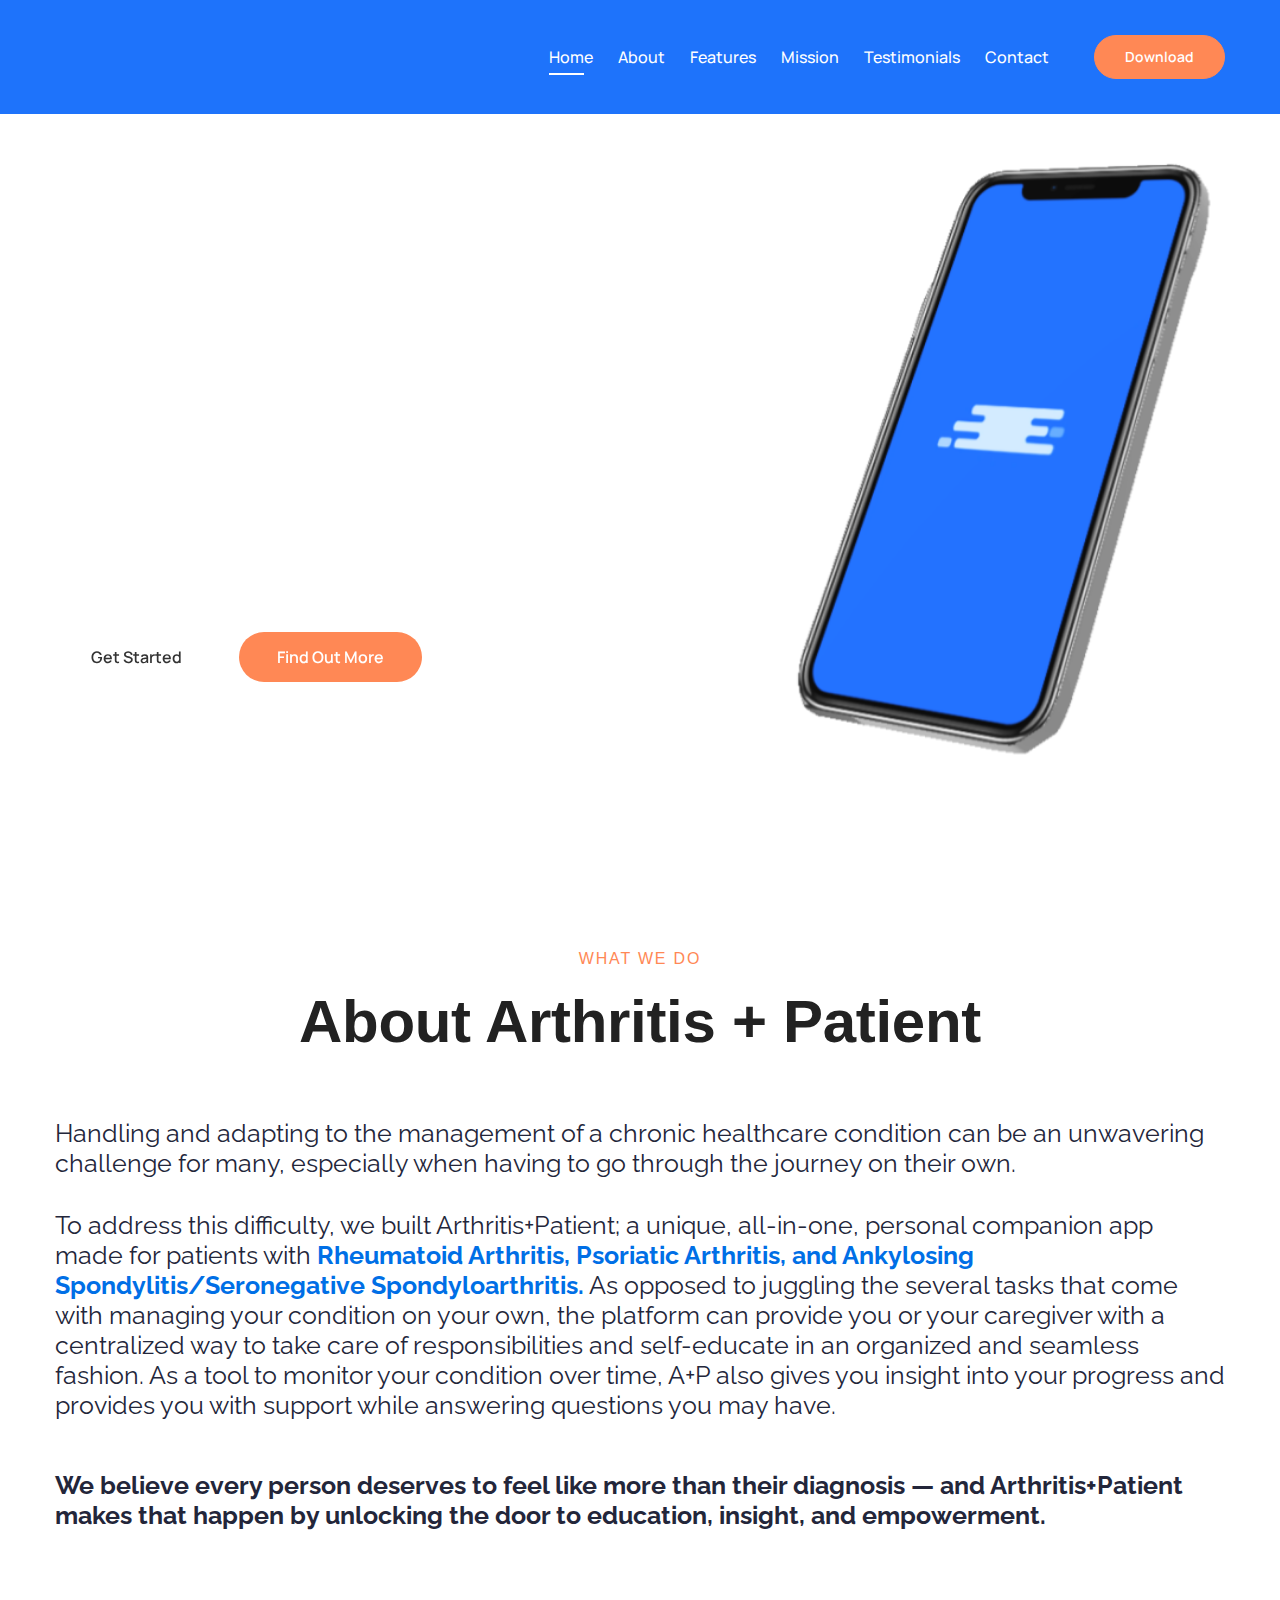
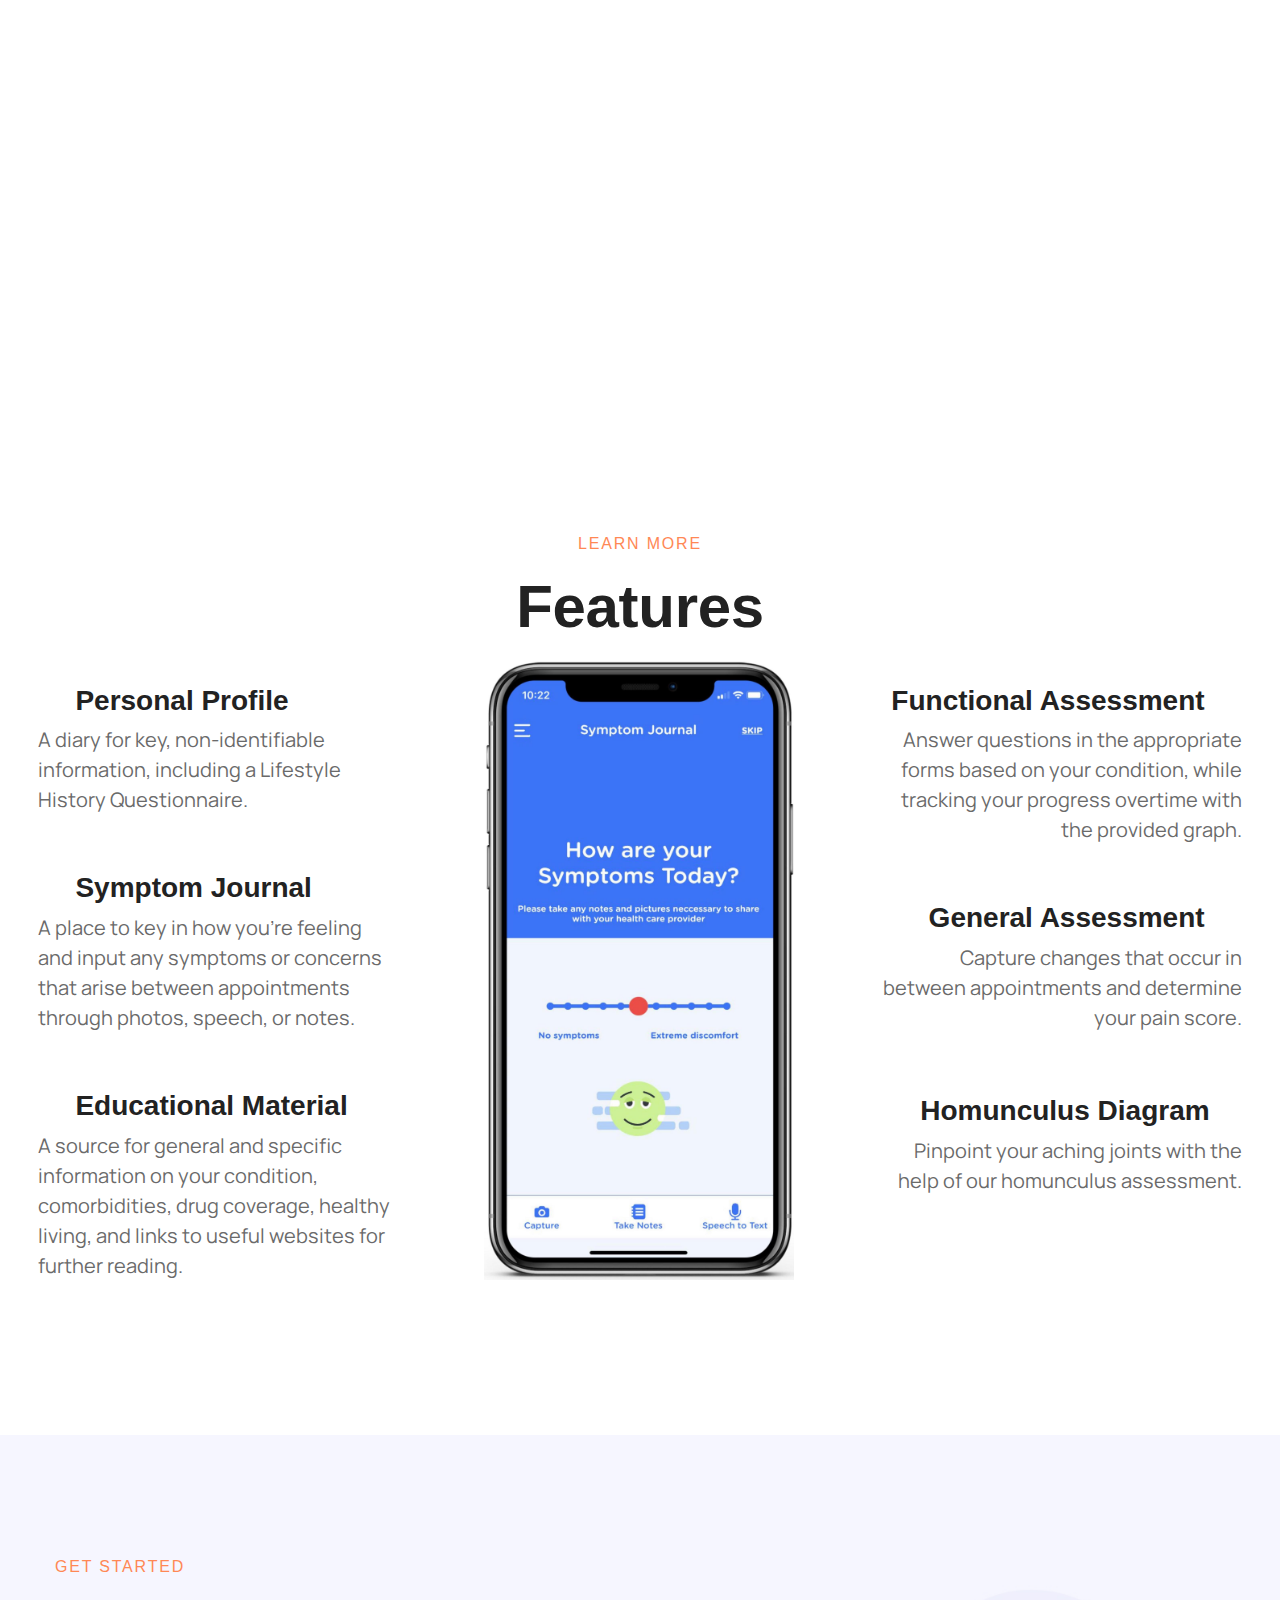
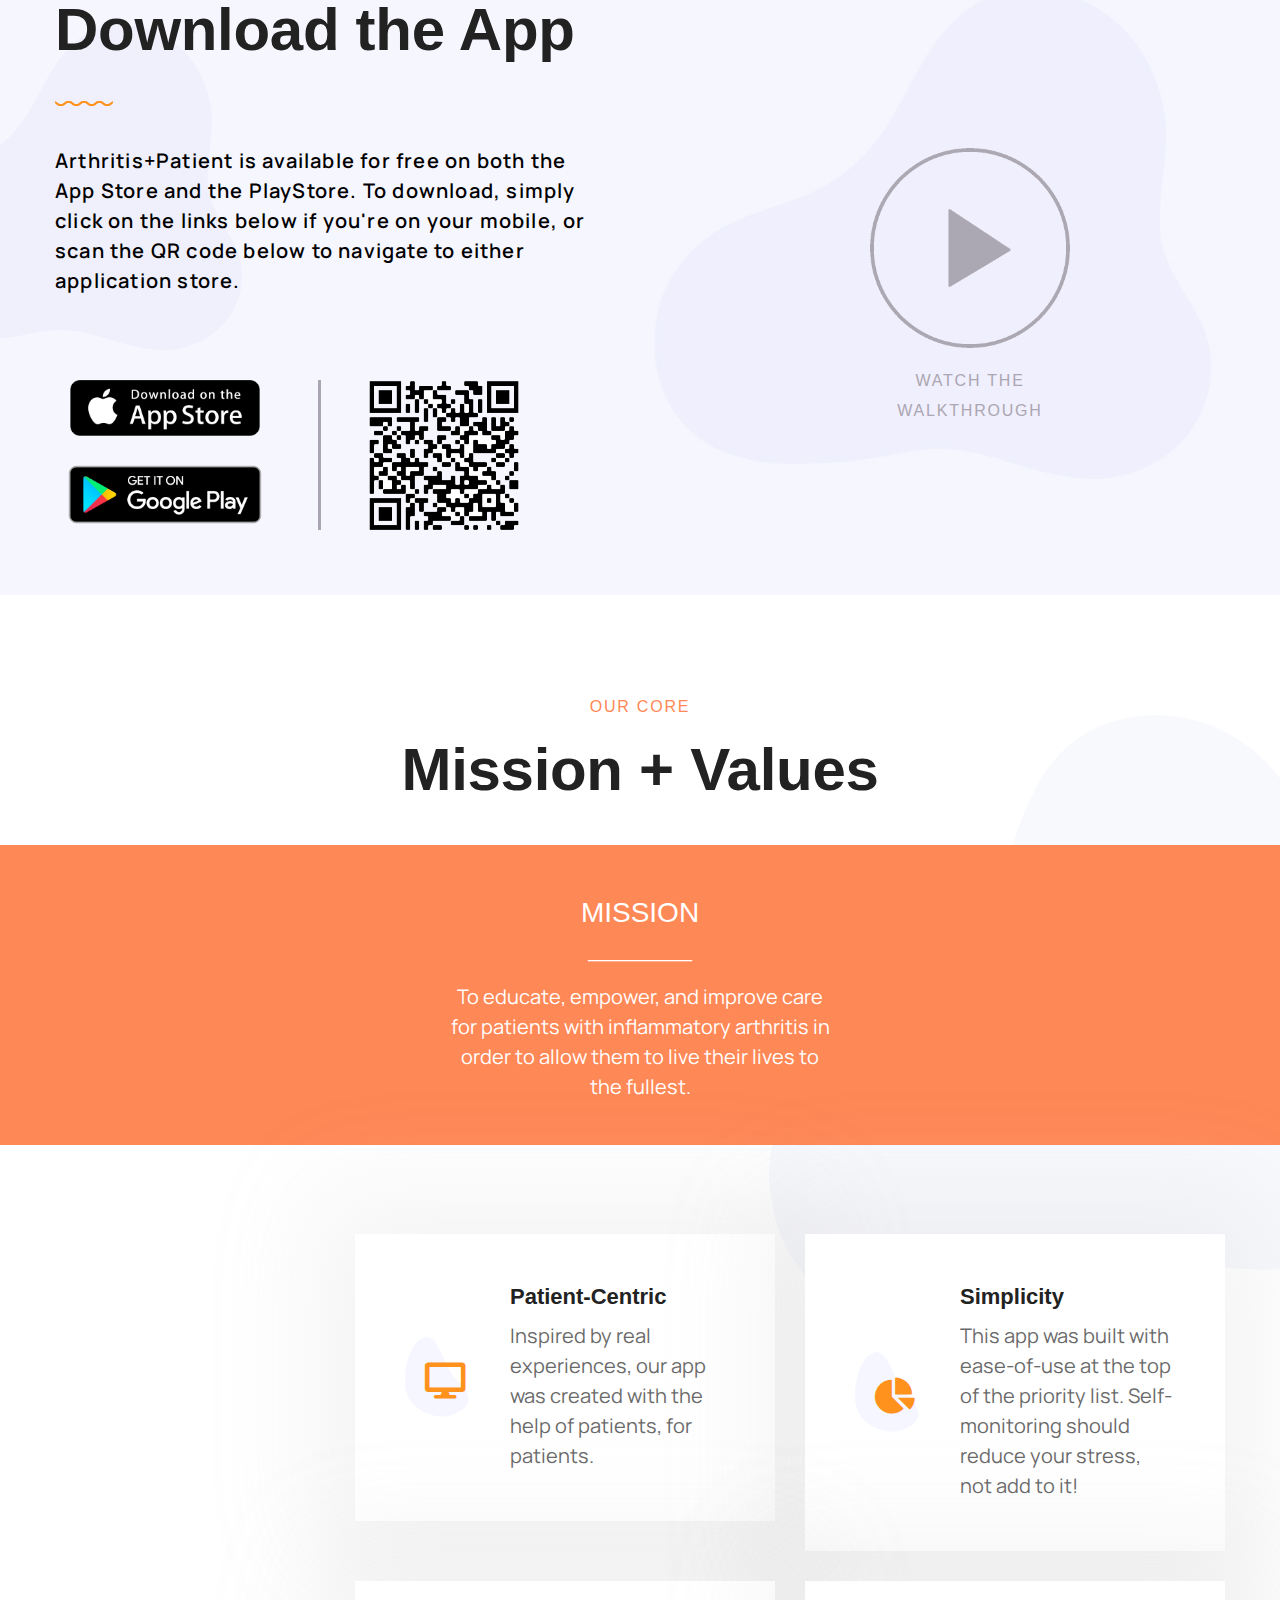
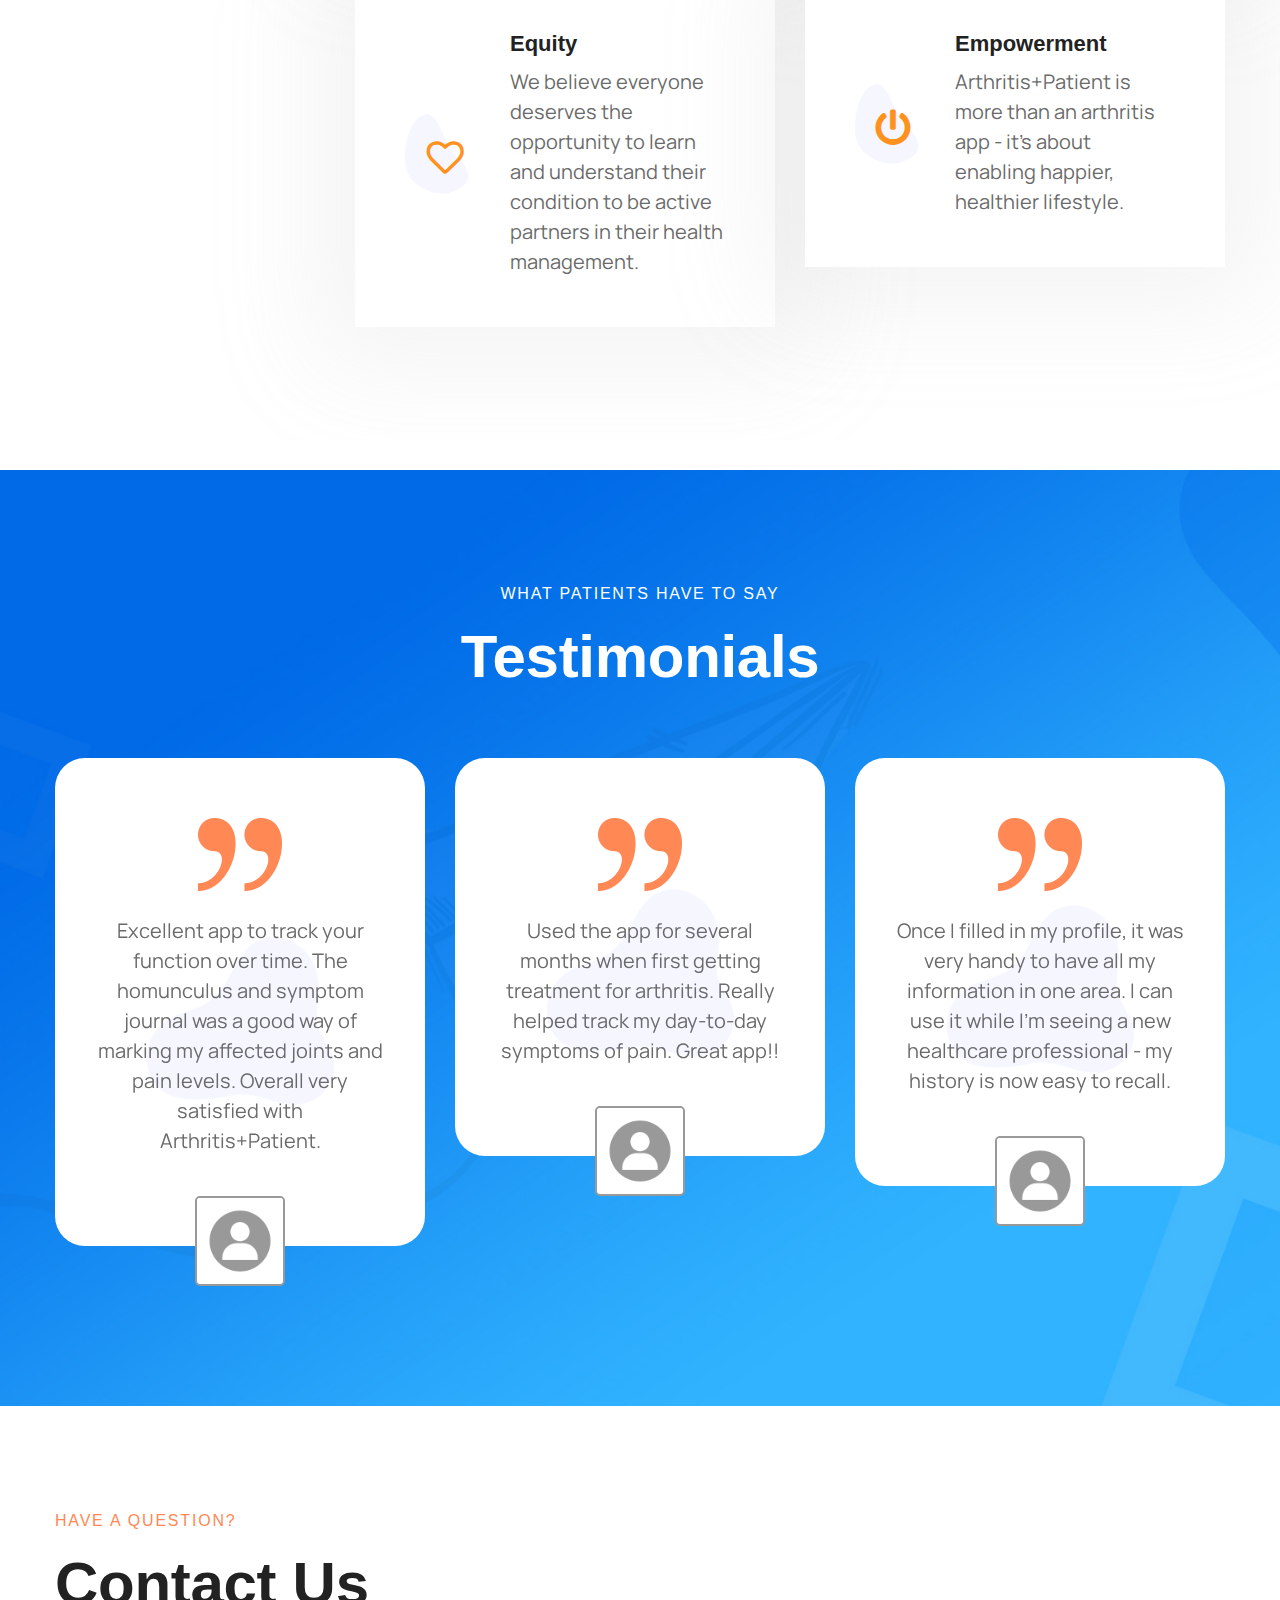
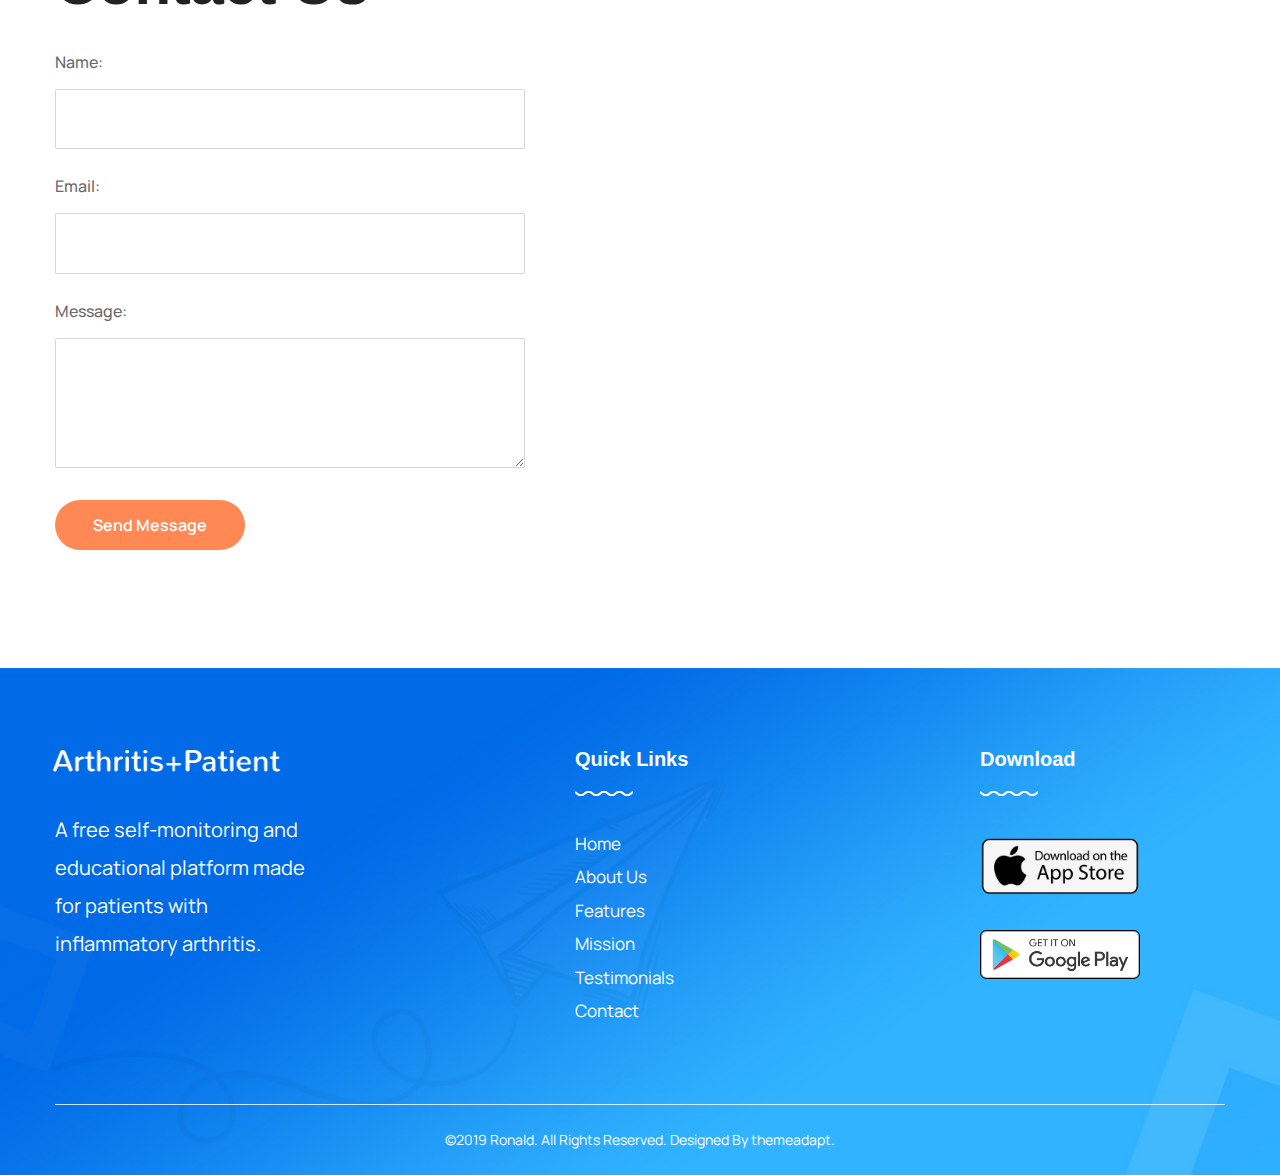
==== index.html @ f4757baa "first commit" ====
<!doctype html>
<html class="no-js" lang="">
    <head>
        <meta charset="utf-8">
        <meta http-equiv="x-ua-compatible" content="ie=edge">
        <title>Arthritis+Patient</title>
        <meta name="description" content="">
        <meta name="viewport" content="width=device-width, initial-scale=1">
        

        <link rel="manifest" href="site.webmanifest">
		<link rel="shortcut icon" type="image/x-icon" sizes="32x32" href="images/logo-favicon.png">
        <!-- Place favicon.ico in the root directory -->

		<!-- CSS here -->
        <link rel="stylesheet" href="css/bootstrap.min.css">
        <link rel="stylesheet" href="css/animate.min.css">
        <link rel="stylesheet" href="css/magnific-popup.css">
        <link rel="stylesheet" href="css/fontawesome-all.min.css">
        <link rel="stylesheet" href="css/slick.css">
        <link rel="stylesheet" href="css/default.css">
        <link rel="stylesheet" href="css/style.css">
        <link rel="stylesheet" href="css/responsive.css">

        <link rel="preconnect" href="https://fonts.googleapis.com">
        <link rel="preconnect" href="https://fonts.gstatic.com" crossorigin>
        <link href="https://fonts.googleapis.com/css2?family=Rubik&display=swap" rel="stylesheet">
        <link href="https://fonts.googleapis.com/css2?family=Lato&display=swap" rel="stylesheet">
        <link rel="preconnect" href="https://fonts.googleapis.com">
        <link href="https://fonts.googleapis.com/css2?family=Open+Sans&display=swap" rel="stylesheet">

    </head>
    <body>

        <!-- loder -->
        <div id="loading">
            <div class="loader">
                <svg id="triangle" width="100px" height="100px" viewBox="-3 -4 39 39">
                    <polygon stroke="#fff" stroke-width="1" points="16,0 32,32 0,32"></polygon>
                </svg>
            </div>
        </div>
        <!-- loder-end -->
        <!-- header -->
        <header id="sticky-header" class="transparent-menu pt-20 pb-20">
            <div class="container">
                <div class="row">
                    <div class="col-xl-12">
                        <div class="main-menu">
                            <nav class="navbar navbar-expand-lg">
                                <a href="index.html">
                                    <img src="/Users/anekamulgund/Coding/themeforest-MaLfsVAS-ronald-app-landing-html5-template/ronald/images/aplogo2.png" alt="" width="225px">
                                </a>
                                <button class="navbar-toggler" type="button" data-toggle="collapse" data-target="#navbarNav">
                                    <span class="navbar-icon"></span>
                                    <span class="navbar-icon"></span>
                                    <span class="navbar-icon"></span>
                                </button>
                                <div class="collapse navbar-collapse" id="navbarNav" >
                                    <ul class="navbar-nav ml-auto" >
                                        <li class="nav-item active"><a class="nav-link" href="#home" style="font-family: 'Manrope';">Home</a></li>
                                        <li class="nav-item"><a class="nav-link" href="#about" style="font-family: 'Manrope';">About</a></li>
                                        <li class="nav-item"><a class="nav-link" href="#features" style="font-family: 'Manrope';">Features</a></li>
                                        <li class="nav-item"><a class="nav-link" href="#mission" style="font-family: 'Manrope';">Mission</a></li>
                                        <li class="nav-item"><a class="nav-link" href="#testimonials" style="font-family: 'Manrope';">Testimonials</a></li>
                                        <li class="nav-item"><a class="nav-link" href="#contact" style="font-family: 'Manrope';">Contact</a></li>
                                    </ul>
                                </div>
                                <div class="header-btn d-none d-xl-block">
                                    <a href="#download" class="btn" style="font-family: 'Manrope';">Download</a>
                                </div>
                            </nav>
                        </div>
                    </div>
                </div>
            </div>
        </header>
        <!-- header-end -->
        <!-- main-area -->
        <main id="home">
            <!-- slider-area -->
            <section id="parallax" class="slider-area slider-bg d-flex align-items-center fix">
                <div class="slider-shape layer-1 layer" data-depth="0.10"><img src="img/shape/s_shape01.png" alt=""></div>
                <div class="slider-shape layer-2 layer" data-depth="0.15"><img src="img/shape/s_shape02.png" alt=""></div>
                <div class="slider-shape layer-3 layer" data-depth="0.08"><img src="img/shape/s_shape03.png" alt=""></div>

                <div class="container">
                    <div class="row align-items-center">
                        <div class="col-xl-7 col-lg-8">
                            <div class="slider-content">
                                <h2 class="wow fadeInUp" id="title" data-wow-delay="0.2s">Uncomplicated Self-Management for Arthritis</h2>
                                <p class="wow fadeInUp" data-wow-delay="0.4s" id="title_desc" style="font-size: 24px;">Arthritis+Patient is a free self-monitoring and educational platform made for patients with inflammatory arthritis. <span style="font-style: normal;"></span></p>
                                <div class="slider-btn">
                                    <a href="#download"  data-wow-delay="0.6s" class="video-btn" id="getstarted">Get started</a>
                                    <a href="#about"  id="findout" data-wow-delay="0.8s">Find out more</a>
                                </div>
                            </div>
                        </div>
                        <div class="col-xl-5 col-lg-4 d-none d-lg-block">
                            <div class="slider-img text-right wow fadeInRight" data-wow-delay="0.6s">
                                <img src="images/finalfront.png" width="440px" alt="">
                            </div>
                        </div>
                    </div>
                </div>
            </section>
            <!-- slider-area-end -->
            <!-- features (about us) -area -->
            <section id="about" class="features-area pt-112 pb-85">
                <div class="container">
                    <div class="row">
                        <div class="col-xl-8 offset-xl-2">
                            <div class="section-title text-center mb-60">
                                <span>what we do</span>
                                <h2>About Arthritis + Patient</h2>
                            </div>
                        </div>
                    </div>
                    <div class="about">
                        <div id="aboutpic"><img src="https://closler.org/wp-content/uploads/2019/02/old-hands.png" style="max-width: 999px;" alt=""></div>
                        <div id="aboutdesc">
                        <p style="padding-bottom: 17px;" id="handling">Handling and adapting to the management of a chronic healthcare condition can be an unwavering challenge for many, especially when having to go through the journey on their own. </p>

                            <p>To address this difficulty, we built Arthritis+Patient; a unique, all-in-one, personal companion app made for patients with <b style="color: rgb(0,111,230);">Rheumatoid Arthritis, Psoriatic Arthritis, and Ankylosing Spondylitis/Seronegative Spondyloarthritis.</b> As opposed to juggling the several tasks that come with managing your condition on your own, the platform can provide you or your caregiver with a centralized way to take care of responsibilities and self-educate in an organized and seamless fashion. As a tool to monitor your condition over time, A+P also gives you insight into your progress and provides you with support while answering questions you may have.</p>
                            <p id="end"><b style="font-size: 25px;">We believe every person deserves to feel like more than their diagnosis — and Arthritis+Patient makes that happen by unlocking the door to education, insight, and empowerment.</b></p>
                        </div>
                        </div>
                    <div class="nutshell">
                    </div>
                    <div class="row" id="nutshell_children">
                        <div class="col-lg-4 col-md-6 wow fadeInUp" data-wow-delay="0.2s">
                            <div class="single-features text-center mb-25">
                                <div class="features-icon mb-35">
                                    <img src="img/icon/f_icon01.png" alt="">
                                </div>
                                <div class="features-content">
                                    <h4>Assist</h4>
                                    <p>You in monitoring your condition and tracking your symptoms.</p>
                                </div>
                            </div>
                        </div>
                        <div class="col-lg-4 col-md-6 wow fadeInUp" data-wow-delay="0.4s">
                            <div class="single-features text-center mb-25">
                                <div class="features-icon mb-35">
                                    <img src="img/icon/f_icon02.png" alt="">
                                </div>
                                <div class="features-content">
                                    <h4>Educate</h4>
                                    <p>You on your condition, pain management strategies, and other reliable and relevant material.</p>
                                </div>
                            </div>
                        </div>
                        <div class="col-lg-4 col-md-6 wow fadeInUp" data-wow-delay="0.6s">
                            <div class="single-features text-center mb-25">
                                <div class="features-icon mb-35">
                                    <img src="img/icon/f_icon03.png" alt="">
                                </div>
                                <div class="features-content">
                                    <h4>Allow</h4>
                                    <p>Your healthcare provider to offer the best possible treatment.</p>
                                </div>
                            </div>
                        </div>
                    </div>
                </div>            <a id="features"></a>
            </section>
            <!-- features (about us) -area end -->
            <!-- actual features area -->
            <div id="features_container">
                    <div class="row">
                        <div class="col-xl-8 offset-xl-2">
                            <div class="section-title text-center mb-60">
                                <span>learn more</span>
                                <h2 id="featuresh2">Features</h2>
                            </div>
                            <div class="hidden_slideshow">
                                <div class="hslideshow_container">
                                    
                                </div>


                            </div>
                        </div>
                    </div>
                    
            


<section class="fcontainer">

    <section class="fleft">
        

        <div id="feat1">
                    <h3>Personal Profile</h3>
                    <p>A diary for key, non-identifiable information, including a Lifestyle History Questionnaire.</p>
        </div>
        <div id="feat2">
                    <h3>Symptom Journal</h3>
                    <p>A place to key in how you're feeling and input any symptoms or concerns that arise between appointments through photos, speech, or notes. </p>
        </div>
        <div id="feat3">
                    <h3>Educational Material</h3>
                    <p>A source for general and specific information on your condition, comorbidities, drug coverage, healthy living, and links to useful websites for further reading. </p>
        </div>

    </section>

        <div class="slideshow_container">
            <div id="slideshow">
                  <div>
                    <img src="images/mockups1.jpg" style="width:310px; height: auto; max-width: 30vw;">
                  </div>
                  <div>
                    <img src="images/mockups6.jpg" style="width:310px; height: auto; max-width: 30vw;">
                  </div>
                  <div>
                    <img src="images/mockups2.jpg" style="width:310px; height: auto; max-width: 30vw;">
                  </div>
                  <div>
                    <img src="images/mockups7.jpg" style="width:310px; height: auto; max-width: 30vw;">
                  </div>
                  <div>
                    <img src="images/mockups3.jpg" style="width:310px; height: auto; max-width: 30vw;">
                  </div>
                  <div>
                    <img src="images/mockups5.jpg" style="width:310px; height: auto; max-width: 30vw;">
                  </div>
                  <div>
                    <img src="images/mockups4.jpg" style="width:310px; height: auto; max-width: 30vw;">
                  </div>
              </div>
            </div>


    <section class="fright">
        
        <div id="feat4">
                   <h3>Functional Assessment</h3>
                   <p>Answer questions in the appropriate forms based on your condition, while tracking your progress overtime with the provided graph.</p>
        </div>
        <div id="feat5">
                   <h3>General Assessment</h3>
                   <p>Capture changes that occur in between appointments and determine your pain score. </p>
        </div>
        <div id="feat6">                   
                   <h3>Homunculus Diagram</h3>
                   <p>Pinpoint your aching joints with the help of our homunculus assessment.</p>
        </div>
    
    </section>	
    
</section>   	        


            <!-- actual features area end -->
            <!-- download-area -->


<!-- <!-WORK STARTS HERE-!> -->


            <section class="download-area download-bg download-p pt-120 pb-120" id="download" style="background-image:url(img/bg/download_bg.jpg); height: 760px;">
                <div class="download-shape"><img src="img/shape/d_shape02.png" alt=""></div>
                <div class="container">
                    <div class="row align-items-center">
                        <div class="col-lg-6">
                            <div class="section-title shape-title mb-35">
                                <span>get started</span>
                                <h2 id="downapp">Download the App</h2>
                                <p id="downdesc">Arthritis+Patient is available for free on both the App Store and the PlayStore. To download, simply click on the links below if you're on your mobile, or scan the QR code below to navigate to either application store.  </p>                            </div>
                                    <li><a href="https://youtu.be/vXvKtWTI6Us" target="_blank"><img src="images/play.png" alt="play video symbol" id="play" width="200px"></a></li>
                            <div class="float-parent">
                            <div class="float-child" id="icons">
                                <li><a href="https://apps.apple.com/ca/app/arthritis-patient/id1508917640" target="_blank"><img src="images/apple-badge.png" alt="App Store download icon" style="max-width: 205px;" alt="" id="ios"></a></li>
                                <li><a href="https://play.google.com/store/apps/details?id=com.azayatech.arthritisplus" target="_blank"><img src="images/google-play-badge.png" alt="Google Playstore download icon"width="220px" id="playstore"></a></li>
                                <!-- <img src="images/apple-badge.png"  style="max-width: 205px;" alt="" id="ios">  -->
                                <!-- <img src="images/google-play-badge.png" width="220px" alt="" id="playstore"> -->
                            </div>   
                            <div id="verline" class="float-child"></div>     
                            <div class="float-child">
                                <img src="images/qr.png" width="150px" alt="" id="qr">  
                            </div> 
                            <div class="float-child" id="walkthrough">                            
                                <p>Watch the Walkthrough</p>
                            </div> 
                        </div>
                    </div>
                </div>

<!-- <!-WORK ENDS HERE-!> -->



                <!-- <div class="mobile-walk">
                    <p style="font-size: 33px;">Watch the Walkthrough</p>
                </div> -->
            </section>
            <!-- download-area-end -->
            <!--walkthrough part-->
            <div id="mission"></div>
            
            <!-- best-features -->
            <section class="b-features p-relative fix pb-83">
                <div class="features-shape" ></div>
                <div class="container">
                    <div class="row" id="mvbox">
                        <div class="col-xl-8 offset-xl-2" id="mvbox" >
                            <div class="section-title text-center mb-65" id="mvbox">
                                <span>our core</span>
                                <h2>Mission + Values</h2>
                            </div>
                        </div>
                    </div>
                </div>
                    <div class="mission">
                        <h3>MISSION</h3>
                        <p style="color: white;">________</p>
                        <p id="missiondesc">To educate, empower, and improve care for patients with inflammatory arthritis in order to allow them to live their lives to the fullest.</p>
                    </div>
                <div class="container">
                    <div class="row">
                        <div class="col-xl-2">
                            <div class="features-img wow fadeInLeft" data-wow-delay="0.2s">
                                <img src="https://images.unsplash.com/photo-1470509037663-253afd7f0f51?ixid=MnwxMjA3fDB8MHxzZWFyY2h8NDB8fGZsb3dlcnN8ZW58MHwxfDB8fA%3D%3D&ixlib=rb-1.2.1&auto=format&fit=crop&w=800&q=60" style="max-width:400px;" alt="app">
                            </div>
                        </div>
                        <div class="col-xl-9 offset-xl-1">
                            <div class="row" id="values">
                                <div class="col-lg-6 col-md-6">
                                    <div class="single-features-wrap mb-30">
                                        <div class="sf-icon">
                                            <i class="fas fa-desktop"></i>
                                        </div>
                                        <div class="sf-content">
                                            <h5>Patient-Centric</h5>
                                            <p>Inspired by real experiences, our app was created with the help of patients, for patients.</p>
                                        </div>
                                    </div>
                                </div>
                                <div class="col-lg-6 col-md-6">
                                    <div class="single-features-wrap mb-30">
                                        <div class="sf-icon">
                                            <i class="fas fa-chart-pie"></i>
                                        </div>
                                        <div class="sf-content">
                                            <h5>Simplicity</h5>
                                            <p>This app was built with ease-of-use at the top of the priority list. Self-monitoring should reduce your stress, not add to it!</p>
                                        </div>
                                    </div>
                                </div>
                                <div class="col-lg-6 col-md-6">
                                    <div class="single-features-wrap mb-30">
                                        <div class="sf-icon">
                                            <i class="far fa-heart"></i>
                                        </div>
                                        <div class="sf-content">
                                            <h5>Equity</h5>
                                            <p>We believe everyone deserves the opportunity to learn and understand their condition to be active partners in their health management.</p>
                                        </div>
                                    </div>
                                </div>
                                <div class="col-lg-6 col-md-6">
                                    <div class="single-features-wrap mb-30">
                                        <div class="sf-icon">
                                            <i class="fas fa-power-off"></i>
                                        </div>
                                        <div class="sf-content">
                                            <h5>Empowerment</h5>
                                            <p>Arthritis+Patient is more than an arthritis app - it's about enabling happier, healthier lifestyle.</p>
                                        </div>
                                    </div> 
                                </div>
                            </div>
                        </div>
                    </div>
                </div>
            </div>
            </section>
            <!-- best-features-end -->
            <!-- testimonial-area -->
            <section class="testimonial-area testimonial-bg pt-112 pb-120" style="background-image:url(img/bg/testimonial_bg.jpg)" id="testimonials">
                <div class="container">
                    <div class="row">
                        <div class="col-xl-8 offset-xl-2">
                            <div class="section-title testimonial-t text-center mb-45">
                                <span>what patients have to say</span>
                                <h2>Testimonials</h2>
                            </div>
                        </div>
                    </div>
                    <div class="row testimonial-active">
                        <div class="col-xl-4">
                            <div class="single-testimonial text-center">
                                <div class="t-quote mb-25">
                                    <img src="img/icon/quote.png" alt="quote">
                                </div>
                                <div class="testimonial-content mb-15">
                                    <p>Excellent app to track your function over time. The homunculus and symptom journal was a good way of marking my affected joints and pain levels. Overall very satisfied with Arthritis+Patient.</p>
                                </div>
                                <div class="testimonial-avatar">
                                    <h5 style="font-weight:500;"></h5>
                                    <div class="t-avatar-img">
                                        <img src="images/final-user.jpeg" alt="avatar">
                                    </div>
                                </div>
                            </div>
                        </div>
                        <div class="col-xl-4">
                            <div class="single-testimonial text-center">
                                <div class="t-quote mb-25">
                                    <img src="img/icon/quote.png" alt="quote">
                                </div>
                                <div class="testimonial-content mb-15">
                                    <p> Used the app for several months when first getting treatment for arthritis. Really helped track my day-to-day symptoms of pain. Great app!!</p>
                                </div>
                                <div class="testimonial-avatar">
                                    <h5></h5>
                                    <div class="t-avatar-img">
                                        <img src="images/final-user.jpeg" alt="avatar">
                                    </div>
                                </div>
                            </div>
                        </div>
                        <div class="col-xl-4">
                            <div class="single-testimonial text-center">
                                <div class="t-quote mb-25">
                                    <img src="img/icon/quote.png" alt="quote">
                                </div>
                                <div class="testimonial-content mb-15">
                                    <p>Once I filled in my profile, it was very handy to have all my information in one area. I can use it while I'm seeing a new healthcare professional - my history is now easy to recall.</p>
                                </div>
                                <div class="testimonial-avatar">
                                    <h5></h5>
                                    <div class="t-avatar-img">
                                        <img src="images/final-user.jpeg" alt="avatar">
                                    </div>
                                </div>
                            </div>
                        </div>
                        <div class="col-xl-4">
                            <div class="single-testimonial text-center">
                                <div class="t-quote mb-25">
                                    <img src="img/icon/quote.png" alt="quote">
                                </div>
                                <div class="testimonial-content mb-15">
                                    <p>Arthritis+Patient has been a great help while trying to care for family members who suffer from it. It is a helpful tool for both learning and monitoring.</p>
                                </div>
                                <div class="testimonial-avatar">
                                    <h5></h5>
                                    <div class="t-avatar-img">
                                        <img src="images/final-user.jpeg" alt="avatar">
                                    </div>
                                </div>
                            </div>
                        </div>
                    </div>
                </div>
            </section>
            <!-- testimonial-area-end -->
            

            <!-- contact-area -->
            <section id="contact" class="contact-area pt-112 pb-120">
                <div class="container">
                    <div class="row align-items-center">
                        <div class="col-xl-5 col-lg-6">
                            <div class="section-title mb-30">
                                <span>have a question?</span>
                                <h2>Contact Us</h2>
                            </div>
                            <form action="https://formsubmit.co/info@azayatech.com" method="POST" class="contact-form">
                                <input type="hidden" name="_subject" value="Message from website contact form">
                                <span>Name:</span>
                                <input type="text" required style="color: rgb(109, 109, 109);">
                                <span>Email:</span>
                                <input type="text" required style="color: rgb(109, 109, 109);">
                                <span>Message:</span>
                                <textarea name="message" id="message" cols="30" rows="10" style="color: rgb(109, 109, 109);"></textarea>
                                <button class="btn">Send Message</button>
                            </form>
                        </div>
                        <div class="col-xl-7 col-lg-6">
                            <div class="contact-img text-right wow fadeInRight" data-wow-delay="0.2s">
                                <img src="https://images.unsplash.com/flagged/photo-1577474810448-82eb81a48d13?ixlib=rb-1.2.1&ixid=MnwxMjA3fDB8MHxwaG90by1wYWdlfHx8fGVufDB8fHx8&auto=format&fit=crop&w=752&q=80" width="460" alt="contact">
                            </div>
                        </div>
                    </div>
                </div>
            </section>
            <!-- contact-area-end -->
        </main>
        <!-- main-area-end -->
        <!-- footer -->
        <footer class="footer-bg" style="background-image:url(img/bg/footer_bg.jpg)">
            <div class="container">
                <div class="footer-wrap pt-80 pb-45">
                    <div class="row">
                        <div class="col-xl-3 col-lg-4 col-sm-6" style="margin-right: 120px;">
                            <div class="footer-widget mb-35">
                                <div class="footer-logo mb-35">
                                    <a href="index.html"><img src="images/aplogo2.png" alt="logo" width="240px" style="margin-left: -9px;"></a>
                                </div>
                                <div class="footer-text">
                                    <p>A free self-monitoring and educational platform made for patients with inflammatory arthritis.</p>
                                </div>
                                
                            </div>
                        </div>
                        <div class="col-xl-2 offset-xl-1 col-lg-2 col-sm-6" style="margin-right: 120px;">
                            <div class="footer-widget mb-35">
                                <div class="f-widget-title">
                                    <h4>Quick Links</h4>
                                </div>
                                <div class="f-widget-link">
                                    <ul>
                                        <li><a href="#">Home</a></li>
                                        <li><a href="#">About Us</a></li>
                                        <li><a href="#">Features</a></li>
                                        <li><a href="#">Mission</a></li>
                                        <li><a href="#">Testimonials</a></li>
                                        <li><a href="#">Contact</a></li>
                                    </ul>
                                </div>
                            </div>
                        </div>
                <div class="footer-download">
                    <div class="f-widget-title">
                        <h4>Download</h4>
                    </div>
                    <div class="detailImgWrapper">
                        <li><a href="https://apps.apple.com/ca/app/arthritis-patient/id1508917640" target="_blank"><img src="images/apple-download-white.png" alt="App Store download icon" id="footer-apple" width="160px"></a></li>
                        <li><a href="https://play.google.com/store/apps/details?id=com.azayatech.arthritisplus" target="_blank"><img src="images/google-download-white.png" alt="App Store download icon" id="footer-google" width="160px" style="border:  1.5px solid black; border-radius: 6px;"></a></li>
                        <!-- https://apps.apple.com/ca/app/arthritis-patient/id1508917640 -->
                        <!-- <img src="images/apple-download-white.png"  width="160px" id="footer-apple" alt="IOS download button"> -->
                        <!-- <img src="images/google-download-white.png" width="160px" id="footer-google" style="border:  1.5px solid black; border-radius: 6px;"> -->
                    </div>
                </div>
                        
                                   
                    </div>
                </div>
                <div class="row">
                    <div class="col-12">
                        <div class="copyright-wrap text-center">
                            <p>&copy;2019 Ronald. All Rights Reserved. Designed By themeadapt.</p>
                        </div>
                    </div>
                </div>
            </div>
        </footer>
        <!-- footer-end -->





		<!-- JS here -->
        <script src="js/vendor/modernizr-3.5.0.min.js"></script>
        <script src="js/vendor/jquery-1.12.4.min.js"></script>
        <script src="js/popper.min.js"></script>
        <script src="js/bootstrap.min.js"></script>
        <script src="js/isotope.pkgd.min.js"></script>
        <script src="js/one-page-nav-min.js"></script>
        <script src="js/slick.min.js"></script>
        <script src="js/ajax-form.js"></script>
        <script src="js/wow.min.js"></script>
        <script src="js/jquery.nice-select.min.js"></script>
        <script src="js/jquery.counterup.min.js"></script>
        <script src="js/jquery.waypoints.min.js"></script>
        <script src="js/parallax.min.js"></script>
        <script src="js/jquery.scrollUp.min.js"></script>
        <script src="js/imagesloaded.pkgd.min.js"></script>
        <script src="js/jquery.magnific-popup.min.js"></script>
        <script src="js/jquery.countdown.min.js"></script>
        <script src="js/main.js"></script>



        <script src="jquery.js"></script>
        <script src="scripts/script.js"></script>






    </body>
</html>
---- css/default.css ----
/* Deafult Margin & Padding */
/*-- Margin Top --*/
.mt-5 {
	margin-top: 5px;
}
.mt-10 {
	margin-top: 10px;
}
.mt-15 {
	margin-top: 15px;
}
.mt-20 {
	margin-top: 20px;
}
.mt-25 {
	margin-top: 25px;
}
.mt-30 {
	margin-top: 30px;
}
.mt-35 {
	margin-top: 35px;
}
.mt-40 {
	margin-top: 40px;
}
.mt-45 {
	margin-top: 45px;
}
.mt-50 {
	margin-top: 50px;
}
.mt-55 {
	margin-top: 55px;
}
.mt-60 {
	margin-top: 60px;
}
.mt-65 {
	margin-top: 65px;
}
.mt-70 {
	margin-top: 70px;
}
.mt-75 {
	margin-top: 75px;
}
.mt-80 {
	margin-top: 80px;
}
.mt-85 {
	margin-top: 85px;
}
.mt-90 {
	margin-top: 90px;
}
.mt-95 {
	margin-top: 95px;
}
.mt-100 {
	margin-top: 100px;
}
.mt-105 {
	margin-top: 105px;
}
.mt-110 {
	margin-top: 110px;
}
.mt-115 {
	margin-top: 115px;
}
.mt-120 {
	margin-top: 120px;
}
.mt-125 {
	margin-top: 125px;
}
.mt-130 {
	margin-top: 130px;
}
.mt-135 {
	margin-top: 135px;
}
.mt-140 {
	margin-top: 140px;
}
.mt-145 {
	margin-top: 145px;
}
.mt-150 {
	margin-top: 150px;
}
.mt-155 {
	margin-top: 155px;
}
.mt-160 {
	margin-top: 160px;
}
.mt-165 {
	margin-top: 165px;
}
.mt-170 {
	margin-top: 170px;
}
.mt-175 {
	margin-top: 175px;
}
.mt-180 {
	margin-top: 180px;
}
.mt-185 {
	margin-top: 185px;
}
.mt-190 {
	margin-top: 190px;
}
.mt-195 {
	margin-top: 195px;
}
.mt-200 {
	margin-top: 200px;
}
/*-- Margin Bottom --*/

.mb-5 {
	margin-bottom: 5px;
}
.mb-10 {
	margin-bottom: 10px;
}
.mb-15 {
	margin-bottom: 15px;
}
.mb-20 {
	margin-bottom: 20px;
}
.mb-25 {
	margin-bottom: 25px;
}
.mb-30 {
	margin-bottom: 30px;
}
.mb-35 {
	margin-bottom: 35px;
}
.mb-40 {
	margin-bottom: 40px;
}
.mb-45 {
	margin-bottom: 45px;
}
.mb-50 {
	margin-bottom: 50px;
}
.mb-55 {
	margin-bottom: 55px;
}
.mb-60 {
	margin-bottom: 40px;
}
.mb-65 {
	margin-bottom: 65px;
}
.mb-70 {
	margin-bottom: 70px;
}
.mb-75 {
	margin-bottom: 75px;
}
.mb-80 {
	margin-bottom: 80px;
}
.mb-85 {
	margin-bottom: 85px;
}
.mb-90 {
	margin-bottom: 90px;
}
.mb-95 {
	margin-bottom: 95px;
}
.mb-100 {
	margin-bottom: 100px;
}
.mb-105 {
	margin-bottom: 105px;
}
.mb-110 {
	margin-bottom: 110px;
}
.mb-115 {
	margin-bottom: 115px;
}
.mb-120 {
	margin-bottom: 120px;
}
.mb-125 {
	margin-bottom: 125px;
}
.mb-130 {
	margin-bottom: 130px;
}
.mb-135 {
	margin-bottom: 135px;
}
.mb-140 {
	margin-bottom: 140px;
}
.mb-145 {
	margin-bottom: 145px;
}
.mb-150 {
	margin-bottom: 150px;
}
.mb-155 {
	margin-bottom: 155px;
}
.mb-160 {
	margin-bottom: 160px;
}
.mb-165 {
	margin-bottom: 165px;
}
.mb-170 {
	margin-bottom: 170px;
}
.mb-175 {
	margin-bottom: 175px;
}
.mb-180 {
	margin-bottom: 180px;
}
.mb-185 {
	margin-bottom: 185px;
}
.mb-190 {
	margin-bottom: 190px;
}
.mb-195 {
	margin-bottom: 195px;
}
.mb-200 {
	margin-bottom: 200px;
}
/*-- Padding Top --*/

.pt-5 {
	padding-top: 5px;
}
.pt-10 {
	padding-top: 10px;
}
.pt-15 {
	padding-top: 15px;
}
.pt-20 {
	padding-top: 20px;
}
.pt-25 {
	padding-top: 25px;
}
.pt-30 {
	padding-top: 30px;
}
.pt-35 {
	padding-top: 35px;
}
.pt-40 {
	padding-top: 40px;
}
.pt-45 {
	padding-top: 45px;
}
.pt-50 {
	padding-top: 50px;
}
.pt-55 {
	padding-top: 55px;
}
.pt-60 {
	padding-top: 60px;
}
.pt-65 {
	padding-top: 65px;
}
.pt-70 {
	padding-top: 70px;
}
.pt-75 {
	padding-top: 75px;
}
.pt-80 {
	padding-top: 80px;
}
.pt-85 {
	padding-top: 85px;
}
.pt-90 {
	padding-top: 90px;
}
.pt-95 {
	padding-top: 95px;
}
.pt-100 {
	padding-top: 100px;
}
.pt-105 {
	padding-top: 105px;
}
.pt-110 {
	padding-top: 110px;
}
.pt-115 {
	padding-top: 115px;
}
.pt-120 {
	padding-top: 120px;
}
.pt-125 {
	padding-top: 125px;
}
.pt-130 {
	padding-top: 130px;
}
.pt-135 {
	padding-top: 135px;
}
.pt-140 {
	padding-top: 140px;
}
.pt-145 {
	padding-top: 145px;
}
.pt-150 {
	padding-top: 150px;
}
.pt-155 {
	padding-top: 155px;
}
.pt-160 {
	padding-top: 160px;
}
.pt-165 {
	padding-top: 165px;
}
.pt-170 {
	padding-top: 170px;
}
.pt-175 {
	padding-top: 175px;
}
.pt-180 {
	padding-top: 180px;
}
.pt-185 {
	padding-top: 185px;
}
.pt-190 {
	padding-top: 190px;
}
.pt-195 {
	padding-top: 195px;
}
.pt-200 {
	padding-top: 200px;
}
.pt-112 {
	padding-top: 112px;
}
.pt-108 {
	padding-top: 108px;
}
/*-- Padding Bottom --*/

.pb-5 {
	padding-bottom: 5px;
}
.pb-10 {
	padding-bottom: 10px;
}
.pb-15 {
	padding-bottom: 15px;
}
.pb-20 {
	padding-bottom: 8px;
	padding-top: 8px;
	/* background: #ff8855;*/
	background: rgb(30, 115, 251); 
	/* background: rgba(28, 108, 159, 0.728); */
	/* background: rgba(0, 111, 229, 0.838); */

}
.pb-25 {
	padding-bottom: 25px;
}
.pb-30 {
	padding-bottom: 30px;
}
.pb-35 {
	padding-bottom: 35px;
}
.pb-40 {
	padding-bottom: 40px;
}
.pb-45 {
	padding-bottom: 45px;
}
.pb-50 {
	padding-bottom: 50px;
}
.pb-55 {
	padding-bottom: 55px;
}
.pb-60 {
	padding-bottom: 60px;
}
.pb-65 {
	padding-bottom: 65px;
}
.pb-70 {
	padding-bottom: 70px;
}
.pb-75 {
	padding-bottom: 75px;
}
.pb-80 {
	padding-bottom: 80px;
}
.pb-85 {
	padding-bottom: 85px;
}
.pb-90 {
	padding-bottom: 90px;
}
.pb-95 {
	padding-bottom: 95px;
}
.pb-100 {
	padding-bottom: 100px;
}
.pb-105 {
	padding-bottom: 105px;
}
.pb-110 {
	padding-bottom: 110px;
}
.pb-115 {
	padding-bottom: 115px;
}
.pb-120 {
	padding-bottom: 120px;
	margin-top: 100px;
}
.pb-125 {
	padding-bottom: 125px;
}
.pb-130 {
	padding-bottom: 130px;
}
.pb-135 {
	padding-bottom: 135px;
}
.pb-140 {
	padding-bottom: 140px;
}
.pb-145 {
	padding-bottom: 145px;
}
.pb-150 {
	padding-bottom: 150px;
}
.pb-155 {
	padding-bottom: 155px;
}
.pb-160 {
	padding-bottom: 160px;
}
.pb-165 {
	padding-bottom: 165px;
}
.pb-170 {
	padding-bottom: 170px;
}
.pb-175 {
	padding-bottom: 175px;
}
.pb-180 {
	padding-bottom: 180px;
}
.pb-185 {
	padding-bottom: 185px;
}
.pb-190 {
	padding-bottom: 190px;
}
.pb-195 {
	padding-bottom: 195px;
}
.pb-200 {
	padding-bottom: 200px;
}
.pb-113 {
	padding-bottom: 113px;
}
.pb-83 {
	padding-bottom: 83px;
	min-width: 1200px;
	margin-top: 100px;
}
.pt-83 {
	padding-top: 83px;
}



/*-- Padding Left --*/
.pl-0 {
	padding-left: 0px;
}
.pl-5 {
	padding-left: 5px;
}
.pl-10 {
	padding-left: 10px;
}
.pl-15 {
	padding-left: 15px;
}
.pl-20{
	padding-left: 20px;
}
.pl-25 {
	padding-left: 35px;
}
.pl-30 {
	padding-left: 30px;
}
.pl-35 {
	padding-left: 35px;
}

.pl-35 {
	padding-left: 35px;
}

.pl-40 {
	padding-left: 40px;
}

.pl-45 {
	padding-left: 45px;
}

.pl-50 {
	padding-left: 50px;
}

.pl-55 {
	padding-left: 55px;
}

.pl-60 {
	padding-left: 60px;
}
.pl-65 {
	padding-left: 65px;
}
.pl-70 {
	padding-left: 70px;
}
.pl-75 {
	padding-left: 75px;
}
.pl-80 {
	padding-left: 80px;
}
.pl-85 {
	padding-left: 80px;
}
.pl-90 {
	padding-left: 90px;
}
.pl-95 {
	padding-left: 95px;
}
.pl-100 {
	padding-left: 100px;
}


/*-- Padding Right --*/
.pr-0 {
	padding-right: 0px;
}
.pr-5 {
	padding-right: 5px;
}
.pr-10 {
	padding-right: 10px;
}
.pr-15 {
	padding-right: 15px;
}
.pr-20{
	padding-right: 20px;
}
.pr-25 {
	padding-right: 35px;
}
.pr-30 {
	padding-right: 30px;
}
.pr-35 {
	padding-right: 35px;
}

.pr-35 {
	padding-right: 35px;
}

.pr-40 {
	padding-right: 40px;
}

.pr-45 {
	padding-right: 45px;
}

.pr-50 {
	padding-right: 50px;
}

.pr-55 {
	padding-right: 55px;
}

.pr-60 {
	padding-right: 60px;
}
.pr-65 {
	padding-right: 65px;
}
.pr-70 {
	padding-right: 70px;
}
.pr-75 {
	padding-right: 75px;
}
.pr-80 {
	padding-right: 80px;
}
.pr-85 {
	padding-right: 80px;
}
.pr-90 {
	padding-right: 90px;
}
.pr-95 {
	padding-right: 95px;
}
.pr-100 {
	padding-right: 100px;
}

/* font weight */
.f-700{font-weight: 700;}
.f-600{font-weight: 600;}
.f-500{font-weight: 500;}
.f-400{font-weight: 400;}
.f-300{font-weight: 300;}

/* Background Color */

.gray-bg {
	background: #f7f7fd;
}
.white-bg {
	background: #fff;
}
.black-bg {
	background: #222;
}
.theme-bg {
	background: #222;
}
.primary-bg {
	background: #222;
}
/* Color */

.white-color {
	color: #fff;
}
.black-color {
	color: #222;
}
.theme-color {
	color: #222;
}
.primary-color {
	color: #222;
}
/* black overlay */

[data-overlay] {
	position: relative;
}
[data-overlay]::before {
	background: #000 none repeat scroll 0 0;
	content: "";
	height: 100%;
	left: 0;
	position: absolute;
	top: 0;
	width: 100%;
	z-index: 1;
}
[data-overlay="3"]::before {
	opacity: 0.3;
}
[data-overlay="4"]::before {
	opacity: 0.4;
}
[data-overlay="5"]::before {
	opacity: 0.5;
}
[data-overlay="6"]::before {
	opacity: 0.6;
}
[data-overlay="7"]::before {
	opacity: 0.7;
}
[data-overlay="8"]::before {
	opacity: 0.8;
}
[data-overlay="9"]::before {
	opacity: 0.9;
}
---- css/style.css ----
/*
  Theme Name: Ronald - App Landing HTML5 Template
  Author: themeadapt@gmail.com
  Description: App Landing HTML5 Template.
  Version: 1.0
*/

/* CSS Index
-----------------------------------

1. Theme default css
2. header
3. slider
4. features
5. download
6. shaowcase
7. screenshot
8. counter
9. pricing
10. testimonial
11. cta
12. blog
13. contact
14. comingsoon
15. footer
16. loader

*/
















/* MY CSS */
@import url('https://fonts.googleapis.com/css2?family=Manrope:wght@200;300;400&family=Raleway&display=swap');

p {
	font-family: 'Manrope', sans-serif;
}


#title {
	padding-right: 15px;
}
#getstarted {
	user-select: none;
	background: #fff;
	color: #333333;
	border: medium none;
	border-radius: 50px;
	cursor: pointer;
	display: inline-block;
	font-size: 16px;
	font-weight: 600;
	letter-spacing: 0;
	line-height: 1;
	margin-bottom: 0;
	margin-left: -2px;
	margin-right: 15px;
	padding: 17px 38px;
	text-align: center;
	text-transform: capitalize;
	touch-action: manipulation;
	transition: all 0.5s ease 0s;
	vertical-align: middle;
	white-space: nowrap;
	font-family: 'Manrope';
	overflow: hidden;
	position: relative;
	width: auto;
	box-shadow: none;
}
#getstarted:hover {
	background: #ff8855;
	color: #fff;
}


#findout {
	user-select: none;
	background: #ff8855;
	border: medium none;
	border-radius: 50px;
	color: #fff;
	cursor: pointer;
	display: inline-block;
	font-size: 16px;
	font-weight: 600;
	letter-spacing: 0;
	line-height: 1;
	margin-bottom: 0;
	padding: 17px 38px;
	text-align: center;
	text-transform: capitalize;
	touch-action: manipulation;
	transition: all 0.5s ease 0s;
	vertical-align: middle;
	white-space: nowrap;
	font-family: 'Manrope';
	overflow: hidden;
	position: relative;
	width: auto;
	box-shadow: none;
}
#findout:hover {
	color: #333333;
	background: #fff;
}
.about {
	height: 100%;
	margin-bottom: 2%;
	margin-top: 20px;
}

.about p{
	color: rgb(35, 38, 58);
	text-align: left;
	font-family: 'Raleway', sans-serif;
	font-size: 25px;
	font-weight: 400;
}

@media (max-width: 992px) {
	#aboutpic {
		margin-bottom: 5%;
	}
}
#end {
	margin-top: 50px;
}
#aboutpic {
	margin-left: -50%;
	float: left;
	padding-right: 60px;
}
.nutshell {
	font-family: 'Poppins', sans-serif;
	color: #222222;
	margin-top: 80px;
	font-weight: 600;
	padding-bottom: 50px;
	text-align: center;
	font-size: 25px;
}
#nutshell_children {
	padding-bottom: 10px;
}
hr {
	margin-top: none;
	margin-bottom: 150px;
}
.hidden_slideshow {
	width:100%; 
	height:600px; 
	background-color: brown;
	visibility: hidden;
}
#features_container {
	position: relative;
	padding-bottom: 250px;
}
#featuresh2 {
	padding-bottom: none;
	margin-bottom: -33px;
}
.fcontainer {
	display: flex;
	justify-content: space-between;
	flex-direction: row;
	width: 100%;
	flex-shrink: 0;
	padding:0 3%;
}
.fcontainer p {
	margin-bottom: 15%;
}

.fleft {
	flex: 1;
	padding-top: 2em;
	background-color: none;
	max-width: 360px;
}

.fright {
	flex: 1;
	padding-top: 2em;
	text-align: right;
	background-color: none;
	max-width: 360px;
}

#feat1 h3:before {
	display:inline-block;
    height:45px;
    width:32px;
    margin-bottom: -17px;
	margin-right: 5px;
    content: "";
    background:url(/Users/anekamulgund/Coding/themeforest-MaLfsVAS-ronald-app-landing-html5-template/ronald/images/person.jpeg) no-repeat 0 0;
    background-size: 32px 32px;
}
#feat2 h3:before {
	display:inline-block;
    height:45px;
    width:32px;
    margin-bottom: -17px;
	margin-right: 5px;
    content: "";
    background:url(/Users/anekamulgund/Coding/themeforest-MaLfsVAS-ronald-app-landing-html5-template/ronald/images/journal.png) no-repeat 0 0;
    background-size: 32px 32px;
	
}
#feat3 h3:before {
	display:inline-block;
    height:45px;
    width:32px;
    margin-bottom: -17px;
	margin-right: 5px;
    content: "";
    background:url(/Users/anekamulgund/Coding/themeforest-MaLfsVAS-ronald-app-landing-html5-template/ronald/images/education.png) no-repeat 0 0;
    background-size: 32px 32px;
	
}
#feat4 h3:after {
	display:inline-block;
    height:45px;
    width:32px;
    margin-bottom: -17px;
	margin-left: 5px;
    content: "";
    background:url(/Users/anekamulgund/Coding/themeforest-MaLfsVAS-ronald-app-landing-html5-template/ronald/images/functional.png) no-repeat 0 0;
    background-size: 32px 32px;
	
}
#feat5 h3::after {
	display:inline-block;
    height:45px;
    width:32px;
    margin-bottom: -17px;
	margin-left: 5px;
    content: "";
    background:url(/Users/anekamulgund/Coding/themeforest-MaLfsVAS-ronald-app-landing-html5-template/ronald/images/score.png) no-repeat 0 0;
    background-size: 32px 32px;
	
}
#feat6 h3::after {
	display:inline-block;
    height:50px;
    width:32px;
    margin-bottom: -17px;
	margin-left: 0px;
    content: "";
    background:url(/Users/anekamulgund/Coding/themeforest-MaLfsVAS-ronald-app-landing-html5-template/ronald/images/human.png) no-repeat 0 0;
    background-size: 42px 42px;
	
}

.slideshow_container {
	position: relative;
	max-height: 51em;
	max-width: 330px;
	flex:1;
	background-color: none;
}
@media screen and (max-width: 550px){
	.fright {
		padding-left: 2em;
	}
	.fright h3 {
		font-size: 24px;
	}
	.fleft h3 {
		font-size: 24px;
	}
	
 }
#slideshow { 
	padding: none; 
	box-shadow:none; 
	background-color: none;
	
  }
  
#slideshow > div { 
	position: absolute; 
	top: 10px; 
	left: 9px; 
	right: 10px; 
	bottom: 10px; 
  }
/*-PUT IN BELOW: 

	#feat4 h3::before {
		display:inline-block;
		height:45px;
		width:32px;
		margin-bottom: -17px;
		margin-right: 5px;
		content: "";
		background:url(https://img.icons8.com/ios/452/tiny.png) no-repeat 0 0;
		background-size: 32px 32px;
		
	}
	#feat5 h3::before {
		display:inline-block;
		height:45px;
		width:32px;
		margin-bottom: -17px;
		margin-right: 5px;
		content: "";
		background:url(https://img.icons8.com/ios/452/tiny.png) no-repeat 0 0;
		background-size: 32px 32px;
		
	}
	#feat6 h3::before {
		display:inline-block;
		height:50px;
		width:32px;
		margin-bottom: -17px;
		margin-right: 5px;
		content: "";
		background:url(https://static.thenounproject.com/png/787025-200.png) no-repeat 0 0;
		background-size: 32px 32px;
		
	}
	#feat4 h3:after {
		width: 2px;
		visibility: hidden;
	}
	#feat5 h3::after {
		width: 2px;
		visibility: hidden;
	}
	#feat6 h3::after {
		width: 2px;
		visibility: hidden;
	}

-*/
@media (max-width: 767px) {
	.fcontainer{
		padding-top: 3vh;
		display: inline-block;
	}
	.fleft, .fright {
		margin: none;
		text-align: center;
		width: 500vh;
		margin-left: 25%;
		margin-bottom: -2%;
	}
	.slideshow_container {
		visibility: hidden;
	}
}
.pb-83 {
	background-color: none;
	margin-bottom: -20em;
}
#mvbox {
	height: 150px;
	background-color: none;
}
@media (max-width: 550px) {
	.fleft, .fright {
		margin: none;
		text-align: center;
		max-width: 23em;
		margin-left: 10%;
		margin-bottom: -35px;
	}
}
.mission {
	height: 300px;
	width: 100%;
	background-color: rgb(255, 136, 87);
	text-align: center;
	padding-top: 4%;
	margin-bottom: 7%;
}
.mission h3 {
	font-weight: 300;
	color: white;
	text-align: center;
}
#missiondesc {
	color: white;
	width: 30%;
	margin: auto;
}
@media (min-width: 768px) and (max-width: 992px) {
	.mission {
		padding-right: 12%;
		padding-top: 4.7%;
	}
	#missiondesc {
		width: 40%;
		
	}
	.mb-65 {
		margin-right: 30%;
	}
}
@media (max-width: 767px) {	
	.hidden_slideshow {
		background-color: lightblue;
		visibility: visible;
	}
}
@media (min-width: 767px) {	
	.hidden_slideshow {
		height: 0;
	}
}
@media (min-width: 600px) and (max-width: 768px) {
	.mission {
		padding-right: 35%;
	}
	#missiondesc {
		width: 52%;	
	}
	.mb-65 {
		margin-left: -40%;
		padding-left: 0;
		width: 500px;
	}
}
@media (max-width: 600px) {
	.mission {
		padding-right: 57%;
	}
	#missiondesc {
		width: 52%;		
	}
	.mb-65 {
		padding-right: 2em;
		width: 500px;
	}
}
@media (max-width: 960px) {
	#values {
		margin-right: 120px;
	}
}
@media (min-width: 560px) and (max-width: 767px) {
	#values {
		margin-left: -60%;
	}
}
@media (min-width: 320px) and (max-width: 560px) {
	#values {
		padding-right: 50%;
	}
}

#downapp {
	text-transform: none;
	position: relative; 
}
#downdesc {
	margin-bottom: 60px;
	color:black;
	font-weight: 600;
	letter-spacing: 1.2px;
}

#icons {
	max-width: 210px;
}
#ios {
	margin-bottom: 1em;
	padding-left: 15px;
}
#ios:hover, #playstore:hover {
	cursor: pointer;
	transform: scale(1.06);
}
#qr {
	margin-left: 6.5em;
}
#walkthrough {
	margin-left: 50em;
	margin-top: -30%;
	height: 20%;
	width: 230px;
}
#walkthrough p{
	font-size: 16px;
	text-transform: uppercase;
	/* text-shadow: 1px 1px #fff; */
	text-align: center;
	color: rgb(171, 166, 177);
	font-family: 'Poppins', sans-serif;
	letter-spacing: 1.8px;
	/* ff8855 */
}

.float-child {
    width: 50%;
    float: left;
    padding: none;
    border: 2px solid none;
}  


#verline {
	width: 3px;
  	min-height: 150px;
  	background: rgba(58, 44, 65, 0.4);
	position: absolute;
	left:278px;
}
@media screen and (max-width:1200px){
	.pb-120 {
		min-height: 810px;
	}
	#downapp {
		width: 100%;
	}
	.slideshow_container {
		margin-right: 3em;
		margin-left: 1em;
	}
}
.demo {
	min-height: 200px;
}

.img-container {
	width:auto; 
	height:20em; 
	background-image:url(/Users/anekamulgund/Downloads/jess_copy.jpg);
	margin-bottom: 50px;
}
#watch {
	font-weight: 300; 
	font-size: 35px;
	color: rgba(242, 238, 238, 0.845); 
	text-transform:none;
	padding-left: 9%;
	padding-top: 10%;

}
#play {
	margin-left: 143%;
	margin-top: -15em;
}
#play:hover {
	border: 2px solid rgb(240,239,253);
	border-radius: 250px;
}
#setup {
	margin-left: 143%;

}
#play1 {
	margin-left: 30%;
}
#play1:hover {
	border: 2px solid rgb(240,239,253);
	border-radius: 250px;
}
.mobile-walk {
	/* visibility: hidden; */
	font-family: 'Raleway', sans-serif;
	margin-top: 70px;
	padding-right: 80px;
	text-align: right;
}
.mobile-walk p{
	text-align: right;
}
@media (max-width: 1200px) {
	#play {
		visibility: hidden;
	}
	.pb-120 {
		min-height: 1050px;
	}
	.mobile-walk {
		visibility: visible

	}

}
@media (min-width: 1000px) and (max-width: 1200px) {
	
	.pb-120 {
		min-height: 1170px;
	}
}
.mobile-walk h2 {
	text-align: center
}

@media (max-width: 1200px) { 
	
	#downapp, .mb-35 span {
		text-align: center;
		padding: none;
		margin:none; 
	}
	.mb-35 p {
		text-align: justify;
	}
}
#contact {
	margin-top: -1vh;
	padding-bottom: 5vh;
	margin-bottom: 8vh;
}
.footer-download {
	padding-left: 100px;
}
.detailImgWrapper img {
        display: block;
        margin-bottom: 35px;
}
#footer-apple:hover, #footer-google:hover {
cursor: pointer;
transform: scale(1.06);
}

/* 1. Theme default css */
@import url('https://fonts.googleapis.com/css2?family=Lato&display=swap');
@import url('https://fonts.googleapis.com/css2?family=Quicksand:wght@300&display=swap');


 body {
	font-style: normal;
	color: #6a6a6a;	
	overflow-x: hidden;
}


body p {
	font-size: 20px;
}

.img {
	max-width: 100%;
	transition: all 0.3s ease-out 0s;
}
.f-left {
	float: left
}
.f-right {
	float: right
}
.fix {
	overflow: hidden
}
a,
.button {
	-webkit-transition: all 0.3s ease-out 0s;
	-moz-transition: all 0.3s ease-out 0s;
	-ms-transition: all 0.3s ease-out 0s;
	-o-transition: all 0.3s ease-out 0s;
	transition: all 0.3s ease-out 0s;
}
a:focus,
.button:focus {
	text-decoration: none;
	outline: none;
}
a:focus,
a:hover,
.portfolio-cat a:hover,
.footer -menu li a:hover {
	text-decoration: none;
}
a,
button {
	color: #1696e7;
	outline: medium none;
}
button:focus,input:focus,input:focus,textarea,textarea:focus{outline: 0}
.uppercase {
	text-transform: uppercase;
}
.capitalize {
	text-transform: capitalize;
}
h1,
h2,
h3,
h4,
h5,
h6 {
	font-family: 'Poppins', sans-serif;
	color: #222222;
	margin-top: 0px;
	font-style: normal;
	font-weight: 600;
	text-transform: normal;
}
h1 a,
h2 a,
h3 a,
h4 a,
h5 a,
h6 a {
	color: inherit;
}
h1 {
	font-size: 40px;
	font-weight: 500;
}
h2 {
	font-size: 35px;
}
h3 {
	font-size: 28px;
}
h4 {
	font-size: 22px;
}
h5 {
	font-size: 18px;
}
h6 {
	font-size: 16px;
}
ul {
	margin: 0px;
	padding: 0px;
}
li {
	list-style: none
}
p {
	font-size: 14px;
	font-weight: normal;
	line-height: 30px;
	color: #6a6a6a;
	margin-bottom: 15px;
}
hr {
	border-bottom: 1px solid #eceff8;
	border-top: 0 none;
	margin: 30px 0;
	padding: 0;
}
label {
	color: #7e7e7e;
	cursor: pointer;
	font-size: 14px;
	font-weight: 400;
}
*::-moz-selection {
	background: #d6b161;
	color: #fff;
	text-shadow: none;
}
::-moz-selection {
	background: #444;
	color: #fff;
	text-shadow: none;
}
::selection {
	background: #444;
	color: #fff;
	text-shadow: none;
}
*::-moz-placeholder {
	color: #555555;
	font-size: 14px;
	opacity: 1;
}
*::placeholder {
	color: #555555;
	font-size: 14px;
	opacity: 1;
}
.theme-overlay {
	position: relative
}
.theme-overlay::before {
	background: #1696e7 none repeat scroll 0 0;
	content: "";
	height: 100%;
	left: 0;
	opacity: 0.6;
	position: absolute;
	top: 0;
	width: 100%;
}
.separator {
	border-top: 1px solid #f2f2f2
}
/* button style */
.btn {
	user-select: none;
	background: #ff8855;
	border: medium none;
	border-radius: 50px;
	color: #fff;
	cursor: pointer;
	display: inline-block;
	font-size: 16px;
	font-weight: 600;
	letter-spacing: 0;
	line-height: 1;
	margin-bottom: 0;
	padding: 17px 38px;
	text-align: center;
	text-transform: capitalize;
	touch-action: manipulation;
	transition: all 0.5s ease 0s;
	vertical-align: middle;
	white-space: nowrap;
	font-family: 'Manrope';
	overflow: hidden;
	position: relative;
}
.btn:after {
  background: #FFDFBE;
  content: "";
  height: 155px;
  left: -75px;
  opacity: .2;
  position: absolute;
  top: -50px;
  width: 50px;
  -webkit-transition: all 550ms cubic-bezier(0.19, 1, 0.22, 1);
          transition: all 550ms cubic-bezier(0.19, 1, 0.22, 1);
  -webkit-transform: rotate(35deg);
      -ms-transform: rotate(35deg);
          transform: rotate(35deg);
  z-index: 1;
}

.btn:hover:after {
  left: 120%;
  -webkit-transition: all 550ms cubic-bezier(0.19, 1, 0.22, 1);
          transition: all 550ms cubic-bezier(0.19, 1, 0.22, 1);
}
.btn:hover {
	color: #fff;
}
.btn:focus {
	outline: none;
	box-shadow: none;
}
.breadcrumb > .active {
	color: #888;
}
/* scrollUp */
#scrollUp {
	background: linear-gradient( 120deg, rgb(0,106,231) 0%, rgb(49,179,255) 99%);
	height: 45px;
	width: 45px;
	right: 50px;
	bottom: 77px;
	color: #fff;
	text-align: center;
	border-radius: 50%;
	font-size: 24px;
	line-height: 45px;
	transition: .3s;
}
#scrollUp:hover {
	background: #444;
}
.main-area-padding {
	padding: 30px;
	padding-bottom: 0;
}
/* 2. header */
.transparent-menu {
	position: absolute;
	width: 100%;
	left: 0;
	top: 0;
	z-index: 1000;
	transition: .3s;
}
.main-menu .navbar {
	padding: 0;
}
.main-menu .navbar-nav li.nav-item {
	margin-left: 25px;
}
.main-menu .navbar-nav li.nav-item a.nav-link {
	color: #fff;
	font-size: 16px;
	font-weight: 500;
	position: relative;
	padding: 37px 0;
	font-family: 'Poppins', sans-serif;
}
.main-menu .navbar-nav li.nav-item a.nav-link::before {
	position: absolute;
	content: "";
	left: 0;
	bottom: 31px;
	background: #ffffff;
	width: 80%;
	height: 2px;
	-webkit-transform-origin: right top;
	-ms-transform-origin: right top;
	transform-origin: right top;
	-webkit-transform: scale(0, 1);
	-ms-transform: scale(0, 1);
	transform: scale(0, 1);
	-webkit-transition: transform 0.4s cubic-bezier(1, 0, 0, 1);
	transition: transform 0.4s cubic-bezier(.74,.72,.27,.24);
}
.main-menu .navbar-nav li.nav-item:hover a.nav-link::before, .main-menu .navbar-nav li.nav-item.active a.nav-link::before {
	-webkit-transform-origin: left top;
	-ms-transform-origin: left top;
	transform-origin: left top;
	-webkit-transform: scale(1, 1);
	-ms-transform: scale(1, 1);
	transform: scale(1, 1)
}
.header-btn {
	margin-left: 45px;
}
.header-btn .btn {
	background: #ff8855;
	border: 1px solid #ff8855;
	font-size: 14px;
	font-weight: 600;
	line-height: 1;
	padding: 14px 30px;
	border-radius: 50px;
}
.header-btn .btn:hover {
	background: #fff;
	border-color: #fff;
	color: #ff8855;
}
.sticky-menu {
	left: 0;
	margin: auto;
	position: fixed;
	top: 0;
	width: 100%;
	height: 90px;
	box-shadow: 0 0 60px 0 rgba(132, 177, 27, 0.07);
	-webkit-animation: 300ms ease-in-out 0s normal none 1 running fadeInDown;
	animation: 300ms ease-in-out 0s normal none 1 running fadeInDown;
	-webkit-box-shadow: 0 10px 15px rgba(153, 185, 54, 0.1);
	z-index: 999;
	background: linear-gradient( 120deg, rgb(0,106,231) 0%, rgb(49,179,255) 99%);
	padding: 0;
}
.sticky-menu .main-menu .navbar-nav li.nav-item a.nav-link {
	padding: 34px 0;
}
.sticky-menu .main-menu .navbar-nav li.nav-item a.nav-link::before {
	bottom: 19px;
}
.second-menu.sticky-menu {
	background: linear-gradient(to right, #5833ba, #714cd2);
}
.third-menu.sticky-menu {
	background: linear-gradient( 120deg, #6d52f9 0%, #875ffe 99%);
}
.comming-soon-menu .navbar-nav li.nav-item a.nav-link{color: #000;}
.comming-soon-menu .navbar-nav li.nav-item a.nav-link::before{background: #000;}
/* 3. slider */
.slider-bg {
	height: 835px;
	background-image: url(/Users/anekamulgund/Coding/themeforest-MaLfsVAS-ronald-app-landing-html5-template/ronald/images/kunj-parekh-Y5BD-H9qGvs-unsplash.jpg);
	background-position: center;
	background-size: 865px 500px;
	background-size: cover;
}
.s-slider-bg {
	height: 920px;
	background-image: url(../img/slider/slider_bg02.jpg);
	background-position: center;
	background-size: cover;
}
.t-slider-bg {
	height: 960px;
	background-image: url(../img/slider/slider_bg03.png);
	background-position: center;
	background-size: cover;
}
.slider-content h2 {
	color: #fff;
	font-size: 69px;
	letter-spacing: -.3px;
	line-height: 1.2;
	margin-bottom: 25px;
	margin-right: 80px;
}

.slider-content p {
	color: #fff;
	font-size: 18px;
	padding-right: 75px;
	margin-bottom: 45px;
}
.slider-btn .btn {
	background: #fff;
	color: #333333;
}
.slider-btn .btn::after {
	content: none;
}
.slider-btn .btn:hover {
	background: #ff8855;
	color: #fff;
}
.slider-btn .video-btn {
	display: inline-block;
	height: 50px;
	width: 50px;
	text-align: center;
	line-height: 50px;
	background: #ff8855;
	color: #fff;
	border-radius: 50%;
	font-size: 12px;
	margin-left: 12px;
	box-shadow: 0px 8px 16px 0px rgba(24, 24, 24, 0.3);
}
.slider-btn .video-btn:hover {
	background: #fff;
	color: #ff8855;
}
.slider-content {
	padding-top: 70px;
}
.slider-img {
	margin-right: -120px;
	padding-top: 80px;
}
.slider-shape {
	position: absolute !important;
}
.layer-1 {
	top: 12% !important;
	left: 8% !important;
}
.layer-2 {
	top: 53% !important;
	left: 6% !important;
}
.layer-3 {
	top: 87% !important;
	left: 16% !important;
}
.layer-4 {
	top: 67% !important;
	left: 74% !important;
	opacity: .09;
}
.layer-5 {
	top: 24% !important;
	left: 13% !important;
	opacity: .03;
}
.area-padding {
	padding: 30px;
}
.t-slider-shape{position: absolute !important;opacity: .4;}
.s-layer-1 {
	top: 53% !important;
	left: 7% !important;
}
.s-layer-2 {
	top: 73% !important;
	left: 13% !important;
	opacity: .2;
}
.s-layer-3 {
	top: 75% !important;
	left: 39% !important;
}
.s-layer-4 {
	top: 82% !important;
	left: 24% !important;
}
.s-slider-img {
	display: block;
	position: relative;
}
.s-slider-img img {
	position: absolute;
}
.s-slider-img img:first-child {
	left: -230px;
	bottom: -535px;
}
.s-slider-img img:last-child {
	right: -358px;
	bottom: -510px;
}
/* 4. features */
.section-title span {
	font-size: 16px;
	text-transform: uppercase;
	font-weight: 500;
	color: #ff8855;
	font-family: 'Poppins', sans-serif;
	letter-spacing: 1.8px;
	display: block;
	margin-bottom: 15px;
}
.section-title h2 {
	font-size: 60px;
	text-transform: capitalize;
	margin-bottom: 0;
	letter-spacing: -.3px;
}
.features-content h4 {
	font-size: 24px;
	color: #333333;
	margin-bottom: 20px;
}
.features-content p {
	margin-bottom: 0;
	padding: 0 32px;
}
.features-img {
	margin-left: -200px;
}
.single-features-wrap {
	box-shadow: 0px 0px 100px 40px rgba(178, 178, 178, 0.15);
	padding: 50px;
	background: #fff;
	display: flex;
	align-items: center;
}



.sf-icon {
	float: left;
	position: relative;
	display: block;
	margin-right: 64px;
}
.sf-icon::before {
	content: "";
	position: absolute;
	left: 0;
	top: 50%;
	background-image: url(../img/shape/f_icon.png);
	background-repeat: no-repeat;
	width: 64px;
	height: 80px;
	transform: translateY(-50%);
}
.sf-icon i {
	font-size: 36px;
	color: #ff911d;
	position: relative;
	top: 5px;
	right: -20px;
}
.sf-content {
	overflow: hidden;
}
.sf-content h5 {
	font-size: 22px;
	margin-bottom: 10px;
}
.sf-content p {
	margin-bottom: 0;
}
.features-shape {
	content: "";
	position: absolute;
	background-image: url(../img/shape/features_shape.png);
	width: 511px;
	height: 604px;
	top: 20px;
	right: 0;
	z-index: -1;
	opacity: .3;
	background-repeat: no-repeat;
	animation: second-heartbeat .8s infinite alternate;
}
@keyframes second-heartbeat {
  to {
    -webkit-transform: scale(1.05);
    transform: scale(1.05);
  }
}
.p-relative {
	position: relative;
}
.pt-162 {
	padding-top: 162px;
}
/* 5. download */
.download-bg {
	background-size: cover;
	background-position: center;
	position: relative;
}
.section-title.shape-title h2 {
	position: relative;
	padding-bottom: 40px;
	margin-bottom: 40px;
}
.section-title.shape-title h2::before {
	position: absolute;
	content: "";
	left: 0;
	bottom: 0;
	background-image: url(../img/shape/title_shape.png);
	width: 58px;
	height: 5px;
	z-index: 1;
	background-repeat: no-repeat;
}
@media (max-width: 767px) { 
	.section-title.shape-title h2::before {
		left: 44%;
	}
}
@media (min-width: 767px) and (max-width: 1200px) { 
	.section-title.shape-title h2::before {
		left: 45%;
	}
}
.section-title.shape-title p {
	margin-bottom: 0;
	padding-right: 30px;
}
.download-list ul li {
	display: flex;
	align-items: center;
	overflow: hidden;
	margin-bottom: 20px;
}
.download-list ul li:last-child {
	margin-bottom: 0px;
}
.download-list ul li i {
	display: block;
	height: 40px;
	width: 40px;
	text-align: center;
	line-height: 40px;
	background: linear-gradient( 120deg, rgb(0,106,231) 0%, rgb(49,179,255) 99%);
	font-size: 14px;
	color: #fff;
	border-radius: 50%;
	float: left;
	margin-right: 25px;
}
.download-list.sd-list ul li i {
	background: linear-gradient( 120deg, #5934bb 0%, #704bd1 99%);
}
.download-list.td-list ul li i {
	background: linear-gradient( 120deg, #6d52f9 0%, #875ffe 99%);
}
.download-list ul li p {
	margin-bottom: 0;
	overflow: hidden;
	padding-right: 50px;
}
.download-app img {
	position: relative;
	box-shadow: 0 0 40px 5px rgba(0,0,0,.1);
	border-radius: 50px;
	margin-left: 55px;
}
.app-shape {
	background-image: url(../img/shape/d_shape01.png);
	width: 412px;
	height: 713px;
	position: absolute;
	left: 15px;
	top: -32px;
}
.download-shape {
	position: absolute;
	top: 190px;
	left: 0;
	animation: heartbeat .8s infinite alternate;
	opacity: .57;
}
.download-shape.s-download-shape {
	left: 45px;
	opacity: .6;
}
/* heartbeat frame*/
@keyframes heartbeat {
  to {
    -webkit-transform: scale(1.1);
    transform: scale(1.1);
  }
}
/* 6. shaowcase */
.showcase-img img {
	box-shadow: 0 0 0 3px rgba(0,0,0,0.1);
}
.showcase-img img:first-child{margin-right: 30px;}
.showcase-img img {
	box-shadow: 0 0 40px 5px rgba(0,0,0,0.1);
	border-radius: 30px;
}
/* 7. screenshot */
.screenshot-wrap {
	padding: 0 210px;
}
.s-screenshot-wrap {
	padding: 0 180px;
}
.single-screenshot {
	text-align: center;
}
.single-screenshot img {
	display: inline-block;
}
/* 8. counter */
.counter-bg {
	background-position: center;
	background-size: cover;
}
.counter-title h2 {
	font-size: 48px;
	font-weight: 600;
	color: #fff;
	letter-spacing: -1px;
	margin-bottom: 0;
}
.counter-title h2 span {
	display: inline-block;
	position: relative;
}
.counter-title h2 span::before {
	position: absolute;
	content: "";
	left: 0;
	bottom: 6px;
	height: 5px;
	width: 100%;
	background: #ff911d;
}
.counter span {
	font-size: 90px;
	color: #fff;
	line-height: 1;
	font-family: 'Poppins', sans-serif;
}
.single-counter p {
	color: #fff;
	font-size: 26px;
	font-weight: 300;
	font-family: 'Poppins', sans-serif;
	margin-bottom: 0;
}
/* 9. pricing */
.pricing-box {
	box-shadow: 0px 10px 60px 0px rgba(231, 231, 231, 0.85);
	padding: 60px 0;
	background: #fff;
}
.pricing-head h4 {
	font-size: 36px;
	margin-bottom: 0;
}
.pricing-list ul li {
	font-size: 16px;
	font-family: 'Poppins', sans-serif;
	margin-bottom: 12px;
}
.pricing-list ul li:last-child {
	margin-bottom: 0px;
}
.pricing-list ul li i {
	font-size: 10px;
	color: #ff911d;
	margin-right: 7px;
}
.price-count h5 {
	font-size: 30px;
	margin-bottom: 0;
	line-height: 1;
}
.price-count span {
	font-size: 18px;
	font-family: 'Poppins', sans-serif;
}
.price-btn .btn {
	background: transparent;
	border: 1px solid #c4c4c4;
	color: #333333;
	transition: .5s;
}
.price-btn .btn::after{content: none;}
.price-btn .btn:hover {
	background: linear-gradient(to right, rgba(0,106,231,0.94902), rgba(35,158,248,0.93));
	color: #fff;
	border-color: #fff;
}
.price-btn.sp-btn .btn:hover {
	background: linear-gradient(to right, #5833ba, #714cd2);
}
.price-btn.tp-btn .btn:hover {
	background: #FF8854;
}
.price-icon img {
	animation: heartbeat .8s infinite alternate linear;
	animation-play-state: paused;
}
.pricing-box:hover .price-icon img {
	animation-play-state: running;
}
.pricing-box.active .price-btn .btn {
	background: linear-gradient(to right, rgba(0,106,231,0.94902), rgba(35,158,248,0.93));
	color: #fff;
	border-color: #fff;
}
.pricing-box.active .sp-btn .btn {
	background: linear-gradient(to right, #5833ba, #714cd2);
}
.pricing-box.active .tp-btn .btn {
	background: #FF8854;
	border-color: #FF8854;
}
.rating-shape {
	position: absolute;
	background-image: url(../img/icon/p-rating.png);
	width: 99px;
	height: 100px;
	top: 0;
	right: 15px;
	z-index: 1;
}
.s-rating-shape {
	background-image: url(../img/icon/p-rating02.png);
}
/* 10. testimonial */
.testimonial-bg {
	background-size: cover;
	background-position: center;
}
.testimonial-t span {
	color: #fff;
}
.testimonial-t h2 {
	color: #fff;
}
.single-testimonial {
	background: #fff;
	padding: 60px 40px;
	border-radius: 30px;
	position: relative;
	z-index: 1;
	transition: .3s linear;
	transform: translateY(0);
}
.single-testimonial:hover {
	transform: translateY(-2%);
}
.single-testimonial::before {
	content: "";
	background: url(../img/shape/testimonial_shape.png);
	position: absolute;
	top: 54%;
	transform: translateY(-50%);
	left: 0;
	right: 0;
	margin: auto;
	width: 187px;
	height: 167px;
	z-index: -1;
}
.testimonial-content p {
	margin-bottom: 0;
}
.testimonial-avatar h5 {
	color: #6a6a6a;
	font-size: 18px;
	margin-bottom: 2px;
	font-weight: 500;
}
.t-avatar-img {
	padding-top: 25px;
	margin-bottom: -100px;
}
.t-avatar-img img {
	display: inline-block;
	width: 90px;
	border: 2px solid rgb(153,153,153);
	border-radius:5px;
}
.testimonial-active .slick-track {
	padding-bottom: 40px;
	padding-top: 20px;
}
.t-quote img {
	display: inline-block;
}
/* 11. cta */
.cta-form {
	position: relative;
}
.cta-form input {
	width: 100%;
	border: none;
	background: #fff;
	padding: 18px 40px;
	box-shadow: 0px 16px 32px 0px rgba(169, 169, 169, 0.3);
}
.cta-form input::placeholder {
	font-size: 14px;
	color: #6a6a6a;
}
.cta-form button {
	position: absolute;
	right: 0;
	top: 50%;
	transform: translateY(-50%);
	font-size: 14px;
	font-weight: 600;
	font-family: 'Poppins', sans-serif;
	border: none;
	background: #ff8855;
	color: #fff;
	display: block;
	padding: 19px 90px;
	cursor: pointer;
}
.s-download-btn a {
    padding: 9px 35px;
    display: inline-block;
    color: #fff;
    line-height: 1;
    border-radius: 50px;
	margin-right: 18px;
	background: #ff8855;
	transition: all .5s;
	position: relative;
	z-index: 1;
}
.s-download-btn a::before {
	position: absolute;
	content: "";
	height: 100%;
	width: 100%;
	background: linear-gradient(to right, rgba(0,106,231,0.94902), rgba(35,158,248,0.93));
	opacity: 0;
	transition: .5s;
	left: 0;
	top: 0;
	z-index: -1;
}
.s-download-btn a:last-child {margin-right: 0;}
.s-download-btn a::after {content: none;}
.s-download-btn a:hover::before {
	opacity: 1;
}
.second-d-btn a::before {
	background: linear-gradient(to right, #5833ba, #714cd2);
}
.second-d-btn a:hover::before {
	opacity: 1;
}
.third-d-btn a::before {
	background: linear-gradient( 120deg, #6d52f9 0%, #875ffe 99%);
}
.third-d-btn a:hover::before {
	opacity: 1;
}
.s-download-btn a i {
	float: left;
	font-size: 26px;
	position: relative;
	top: 8px;
	transition: .3s;
	font-weight: normal;
}
.s-download-btn a p {
    display: inline-block;
    margin: 0;
    line-height: 1.4;
    float: none;
    padding-left: 13px;
    color: #fff;
    text-align: left;
    transition: .3s;
}
.s-download-btn a p b {
    font-family: 'Poppins', sans-serif;
    font-weight: 600;
    font-size: 16px;
}
.s-download-img img {
	box-shadow: 5px 0 35px 15px rgba(0,0,0,.09);
	border-radius: 30px;
	-webkit-animation: bounce 1.5s ease-in-out 0s infinite alternate;
	animation: bounce 1.5s ease-in-out 0s infinite alternate;
	animation-duration: 2.5s;
}
.s-download-img {
	position: relative;
}
.s-download-img::before {
	content: "";
	position: absolute;
	background: url(../img/shape/download_app_shape.png);
	width: 547px;
	height: 562px;
	top: -40px;
	right: 0;
	z-index: -1;
	opacity: .5;
}
@keyframes bounce {
    0% {
       -webkit-transform: translateY(0px);
               transform: translateY(0px);
    }
    50% {
       -webkit-transform: translateY(-30px);
               transform: translateY(-30px);
    }
     100% {
        -webkit-transform: translateY(0px);
                transform: translateY(0px);
    }

}
@-webkit-keyframes bounce {
    0% {
       -webkit-transform: translateY(0px);
               transform: translateY(0px);
    }
    50% {
       -webkit-transform: translateY(-30px);
               transform: translateY(-30px);
    }
     100% {
        -webkit-transform: translateY(0px);
                transform: translateY(0px);
    }

}
/* 12. blog */
.blog-bg {
	background-size: cover;
	background-position: center;
	position: relative;
	overflow: hidden;
	z-index: 1;
}
.single-blog {
	background: #fff;
}
.blog-thumb {
	overflow: hidden;
}
.blog-thumb img {
	width: 100%;
	transform: scale(1);
	transition: 1s linear;
}
.single-blog:hover .blog-thumb img {
	transform: scale(1.1);
}
.blog-meta a {
	font-size: 14px;
	text-transform: uppercase;
	font-weight: 500;
	color: #ff8855;
	font-family: 'Poppins', sans-serif;
}
.sb-meta a {
	color: #5833ba;
}
.blog-meta span {
	font-size: 14px;
	text-transform: uppercase;
	font-weight: 500;
	color: #ff8855;
	font-family: 'Poppins', sans-serif;
}
.sb-meta span {
	color: #5833ba;
}
.blog-meta {
	padding: 0 30px;
}
.blog-content {
	padding: 40px 30px;
	padding-top: 10px;
}
.blog-content h4 {
	font-size: 20px;
	margin-bottom: 18px;
}
.blog-content h4:hover a {
	color: #ff8855;
}
.blog-content p {
	margin-bottom: 20px;
}
.blog-btn .btn {
	background: #f5f6ff;
	color: #222222;
	font-size: 14px;
}
.blog-btn .btn::after {
	content: none;
}
.blog-btn .btn:hover {
	background: #ff8855;
	color: #fff;
}
.blog-shape {
	position: absolute;
	z-index: 1;
	-webkit-animation: rotate3d 2s linear infinite;
	animation: rotate3d 1s linear infinite;
	animation-duration: 3s;
}
.bshape02 {
	top: 48%;
	left: 15%;
	z-index: -1;
}
.bshape01 {
	top: 17%;
	left: 8%;
}
.bshape03 {
	top: 82%;
	left: 5%;
}
.bshape04 {
	right: 9%;
	top: 35%;
}
.bshape05 {
	top: 90%;
	right: 5%;
}
@-webkit-keyframes rotate3d {
    0% {
       -webkit-transform: rotateY(0deg);
               transform: rotateY(0deg);
   }
    100% {
        -webkit-transform: rotateY(360deg);
                transform: rotateY(360deg);
    }
}

@keyframes rotate3d {
    0% {
       -webkit-transform: rotateY(0deg);
               transform: rotateY(0deg);
   }
    100% {
        -webkit-transform: rotateY(360deg);
                transform: rotateY(360deg);
    }
}
.breadcrumb-area {
	background: #ebf5ff;
	padding-top: 255px;
	padding-bottom: 190px;
	position: relative;
	overflow: hidden;
}
.breadcrumb-title h2 {
	font-size: 72px;
	font-weight: 600;
	color: #fff;
	margin-bottom: 35px;
}
.breadcrumb {
	margin-bottom: 0;
	display: block;
	padding: 0;
	background: none;
	border: none;
}
.breadcrumb-item {
	display: inline-block;
}
.breadcrumb-item a {
	font-size: 20px;
	color: #fff;
}
.breadcrumb > .active {
	color: #fff;
	font-size: 20px;
}
.breadcrumb-item + .breadcrumb-item::before {
	display: inline-block;
	padding-right: 20px;
	padding-left: 20px;
	color: #fff;
	content: "\f0a4";
	font-family: "Font Awesome 5 free";
}
.breadcrumb-shape {
	position: absolute;
	left: 0;
	right: 0;
	content: "";
	background: url(../img/shape/breadcrumb_shape.png);
	width: 1636px;
	height: 460px;
	background-repeat: no-repeat;
	background-position: top center;
	margin: auto;
	animation: bounce 7s ease-in-out 0s infinite alternate;
}
.post-meta {
	margin-bottom: 5px;
}
.post-meta ul li {
	display: inline-block;
	color: #666666;
	margin-right: 15px;
	text-transform: capitalize;
}
.inner-blog-content h2 {
	font-size: 30px;
	font-weight: 600;
	margin-bottom: 12px;
	line-height: 1.3;
	text-transform: capitalize;
}
.inner-blog-content h2:hover a {
	color: #5833ba;
}
.inner-blog-content p {
	margin-bottom: 30px;
	padding-right: 100px;
}
.inner-blog-content .btn {
	background: linear-gradient(to right, #5833ba, #714cd2);
}
.post-meta ul li a {
	color: #666;
}
.post-meta ul li a:hover {
	color: #5833ba;
}
.blog-thumb.video-thumb {
	position: relative;
}
.blog-thumb.video-thumb::before {
	content: "";
	position: absolute;
	left: 0;
	top: 0;
	height: 100%;
	width: 100%;
	background: #000;
	opacity: .75;
	z-index: 1;
}
.play-icon {
	position: absolute;
	left: 0;
	top: 50%;
	transform: translateY(-50%);
	right: 0;
	margin: auto;
	text-align: center;
	z-index: 9;
}
.play-icon a {
	color: #ff0002;
	font-size: 70px;
	position: relative;
}
.play-icon a::before {
	position: absolute;
	content: "";
	left: 50%;
	top: 50%;
	height: 30px;
	width: 30px;
	background: #fff;
	transform: translate(-50%,-50%);
	z-index: -1;
}
.pagination {
	display: block;
	border-radius: 0;
}
.pagination ul li {
	display: inline-block;
	margin: 0 5px;
}
.pagination ul li a {
	font-size: 18px;
	color: #6a6a6a;
	text-transform: uppercase;
	font-weight: 600;
	position: relative;
	font-family: 'Poppins', sans-serif;
	padding: 0 5px;
}
.pagination ul li a.active::before {
	content: "";
	top: -7px;
	left: 0;
	width: 100%;
	height: 2px;
	background: #5833ba;
	position: absolute;
	right: 0;
	margin: auto;
}
.pagination ul li a.active::after {
	content: "";
	bottom: -7px;
	left: 0;
	width: 100%;
	height: 2px;
	background: #5833ba;
	position: absolute;
	right: 0;
	margin: auto;
}
.pagination ul li a.active {
	color: #5833ba;
}
.pagination ul li a:hover {
	color: #5833ba;
}
.sidebar-form {
	position: relative;
}
.sidebar-form input {
	width: 100%;
	border: 1px solid #cccccc;
	padding: 14px 30px;
}
.sidebar-form button {
	position: absolute;
	right: 20px;
	top: 50%;
	transform: translateY(-50%);
	background: none;
	border: none;
	font-size: 14px;
	color: #666666;
	cursor: pointer;
}
.widget-title h5 {
	font-size: 24px;
	font-weight: 600;
	position: relative;
	margin-bottom: 30px;
	padding-bottom: 12px;
}
.widget-title h5::before {
	content: "";
	position: absolute;
	left: 0;
	bottom: 0;
	height: 3px;
	width: 40px;
	background: #ff911d;
}
.rc-post-thumb {
	margin-bottom: 25px;
}
.rc-post-content h5 {
	font-size: 18px;
	font-weight: 600;
	margin-bottom: 8px;
	line-height: 1.5;
}
.rc-post-content h5:hover a{
	color: #5833ba;
}
.widget-link ul li {
	margin-bottom: 8px;
}
.widget-link li a {
	color: #6a6a6a;
	text-transform: capitalize;
}
.widget-link li a:hover {
	color: #5833ba;
}
.widget-link li a span {
	float: right;
	display: block;
}
.widget-tag {
	overflow: hidden;
}
.widget-tag li {
	float: left;
	margin-bottom: 10px;
	margin-right: 9px;
}
.widget-tag li a {
	background: #5833ba;
	color: #fff;
	display: inline-block;
	font-size: 13px;
	line-height: 1;
	padding: 10px 15px;
	text-transform: uppercase;
}
.widget-tag li:hover a {
	background: #FF8855;
	color: #fff;
}
.widget-insta-post ul li {
	display: inline-block;
	width: 115px;
	margin-right: 5px;
	margin-bottom: 7px;
}
.widget-banner {
	position: relative;
}
.banner-thumb img {
	width: 100%;
}
.banner-content {
	position: absolute;
	left: 0;
	top: 50%;
	transform: translateY(-50%);
	padding: 0 50px;
	text-align: center;
}
.banner-content h3 {
	color: #fff;
	font-size: 40px;
	font-weight: 600;
	margin-bottom: 30px;
	letter-spacing: -1px;
}
.banner-content .btn {
	border-radius: 0;
}
.rc-post-thumb img {
	width: 100%;
}
.blog-d-content p {
	padding-right: 0;
	margin-bottom: 0;
}
blockquote {
	font-size: 24px;
	font-style: italic;
	border-left: 5px solid #5833ba;
	margin: 50px 0;
	padding: 10px 0;
	padding-right: 120px;
	padding-left: 27px;
	font-weight: 600;
	font-family: 'Poppins', sans-serif;
	color: #333333;
}
blockquote footer {
	font-size: 16px;
	margin-top: 7px;
	font-weight: 400;
}
.blog-post-tag span {
	font-size: 18px;
	color: #333333;
	font-weight: 600;
	font-family: 'Poppins', sans-serif;
}
.blog-post-tag ul {
	display: inline-block;
}
.blog-post-tag ul li {
	display: inline-block;
}
.blog-post-tag ul li a {
	color: #666;
	font-family: 'Poppins', sans-serif;
}
.blog-share {
	text-align: right;
}
.blog-share span {
	font-size: 18px;
	color: #333333;
	font-weight: 600;
	font-family: 'Poppins', sans-serif;
}
.blog-share ul {
	display: inline-block;
}
.blog-share ul li {
	display: inline-block;
}
.blog-share ul li a {
	color: #666;
	font-family: 'Poppins', sans-serif;
}
.comment-box {
	display: table;
	margin-bottom: 50px;
}
.comments-avatar {
	display: table-cell;
	vertical-align: middle;
	width: 100px;
}
.img-fluid {
	max-width: 100%;
	height: auto;
}
.comment-text {
	margin-left: 20px;
}
.avatar-name {
	margin-bottom: 6px;
}
.comment-text p {
	margin-bottom: 10px;
	padding-right: 100px;
}
.comment-text a {
	font-weight: 500;
	color: #333333;
	font-size: 14px;
	font-family: 'Poppins', sans-serif;
}
.avatar-name h4 {
	font-size: 16px;
	font-weight: 600;
	color: #333333;
	margin-bottom: 5px;
}
.avatar-name span {
	font-size: 13px;
	color: #666666;
}
.ml-65 {
	margin-left: 65px;
}
.post-comment-form input {
	width: 100%;
	border: 1px solid #e9e9e9;
	padding: 10px 20px;
	background: #f7f7fd;
	margin-bottom: 20px;
}
.post-comment-form .nice-select {
	width: 100%;
	border: 1px solid #e9e9e9;
	padding: 10px 20px;
	background: #f7f7fd;
	margin-bottom: 20px;
	line-height: 22px;
	height: 46px;
}
.post-comment-form textarea {
	width: 100%;
	border: 1px solid #e9e9e9;
	padding: 10px 20px;
	background: #f7f7fd;
	margin-bottom: 20px;
	height: 120px;
}
.inner-blog-b{border: 1px solid #ddd;}
/* 13. contact */
.contact-form span {
	display: block;
	margin-bottom: 15px;
	font-weight: 500;
	font-family: 'Manrope', sans-serif;
}
.contact-form input {
	width: 100%;
	background: white;
	font-family: 'Manrope';
	font-size: 15px;
	padding: 18px 20px;
	margin-bottom: 25px;
	border: 1px solid #3333;
	border-radius: 2px;
}
.contact-form textarea {
	width: 100%;
	border: none;
	background: white;
	padding: 18px 30px;
	margin-bottom: 25px;
	height: 130px;
	border: 1px solid #3333;
	border-radius: 2px;
}
.contact-form input::placeholder {
	font-size: 14px;
	color: #b3b3b3;
	font-family: 'Poppins', sans-serif;
}
.contact-form input:focus {
	border: 1px solid #ff8855;
	background: #fff;
}
.contact-form textarea:focus {
	border: 1px solid #ff8855;
	background: #fff;
}
.contact-form textarea::placeholder {
	font-size: 14px;
	color: #b3b3b3;
	font-family: 'Poppins', sans-serif;
}
.contact-form .btn {
	border-color: #ff8855;
	background: #ff8855;
}
.contact-img {
	margin-right: -75px;
}
/* 14. comingsoon */
.comingsoon-area {
	height: 100vh;
	display: flex;
	align-items: center;
	padding-top: 120px;
}
.comingsoon-img {
	margin-left: -250px;
}
.comingsoon-content span {
	font-size: 14px;
	font-weight: 500;
	text-transform: uppercase;
	letter-spacing: 2px;
	color: #f35a00;
	display: block;
	margin-bottom: 10px;
}
.comingsoon-content h2 {
	font-size: 60px;
	font-weight: 700;
	color: #202332;
	margin-bottom: 25px;
}
.comingsoon-content p {
	margin-bottom: 0;
}
.time-count {
	display: inline-block;
	height: 100px;
	width: 100px;
	line-height: 82px;
	text-align: center;
	background: -webkit-linear-gradient(to right, #1e89fe, #3659ff);
	background: linear-gradient(to right, #1e89fe, #3659ff);
	margin-right: 30px;
	border-radius: 50%;
	font-size: 34px;
	font-weight: 700;
	box-shadow: 0px 8px 16px 0px rgba(146, 167, 255, 0.3);
	color: #fff;
}
.time-count:nth-child(2) {
	background: -webkit-linear-gradient(to right, #ffa042, #fc7323);
	background: linear-gradient(to right, #ffa042, #fc7323);
}
.time-count:nth-child(3) {
	background: -webkit-linear-gradient(to right, #0eecd5, #05cfd1);
	background: linear-gradient(to right, #0eecd5, #05cfd1);
}
.time-count:last-child {
	background: -webkit-linear-gradient(to right, #a76dfe, #8348fa);
	background: linear-gradient(to right, #a76dfe, #8348fa);
	margin-right: 0;
}
.time-count span {
	display: block;
	line-height: 1;
	margin-top: -21px;
	font-size: 12px;
	font-weight: 500;
	text-transform: uppercase;
	letter-spacing: 2px;
}
/* 15. footer */
.footer-bg {
	background-size: cover;
	background-position: center;
}
.third-footer-bg .footer-wrap {
	padding-top: 17px;
}
.footer-text p {
	color: #fff;
	line-height: 1.9;
	margin-bottom: 0;
}
.footer-social span {
	color: #fff;
	font-size: 14px;
	font-weight: 500;
	font-family: 'Poppins', sans-serif;
	margin-right: 15px;
}
.footer-social a {
	font-size: 14px;
	color: #fff;
	margin-right: 12px;
}
.f-widget-title h4 {
	font-size: 20px;
	color: #fff;
	padding-bottom: 25px;
	position: relative;
	margin-bottom: 35px;
}
.f-widget-title h4::before {
	content: "";
	position: absolute;
	background: url(../img/shape/w_title_shape.png);
	width: 58px;
	height: 5px;
	left: 0;
	bottom: 0;
	z-index: 1;
}

.f-widget-link ul li {
	margin-bottom: 8px;
	font-family: 'Manrope';
}
.f-widget-link ul li:hover a{
	padding-left: 10px;
}
.f-widget-link ul li:last-child {
	margin-bottom: 0px;
}
.f-widget-link ul li a {
	color: #fff;
	display: block;
	font-size: 17px;
	text-transform: capitalize;
}
.f-widget-link {
	color: black;
}
.sigle-address {
    margin-bottom: 16px;
}
.address-icon {
    float: left;
    display: block;
    margin-right: 10px;
}
.address-icon i {
    color: #fff;
}
.sigle-address p {
	overflow: hidden;
	display: block;
	margin-bottom: 0;
	line-height: 1.5;
	color: #fff;
}
.f-widget-margin {
	margin-left: 80px;
}
.footer-wrap {
	border-bottom: 1px solid #fffc;
}
.copyright-wrap p {
	margin: 0;
	color: #fff;
	font-size: 14px;
	padding: 20px 0;
}
/* 16. loader */
.loader {
	background: linear-gradient( 120deg, rgb(0,106,231) 0%, rgb(49,179,255) 99%);
	display: flex;
	align-items: center;
	justify-content: center;
	height: 100%;
	width: 100%;
	position: fixed;
	top: 0;
	left: 0;
	z-index: 99999;
}
.second-loader {
	background: linear-gradient( 120deg, #5934bb 0%, #704bd1 99%);
}
.third-loader {
	background: linear-gradient( 120deg, #6d52f9 0%, #875ffe 99%);
}
.loader svg {
  -webkit-transform-origin: 50% 65%;
          transform-origin: 50% 65%;
}
.loader svg polygon {
	stroke-dasharray: 17;
	-webkit-animation: dash 2.5s cubic-bezier(0.35, 0.04, 0.63, 0.95) infinite;
	animation: dash 2.5s cubic-bezier(0.35, 0.04, 0.63, 0.95) infinite;
	fill: transparent;
}
@-webkit-keyframes dash {
  to {
    stroke-dashoffset: 136;
  }
}

@keyframes dash {
  to {
    stroke-dashoffset: 136;
  }
}
@-webkit-keyframes rotate {
  100% {
    -webkit-transform: rotate(360deg);
            transform: rotate(360deg);
  }
}
@keyframes rotate {
  100% {
    -webkit-transform: rotate(360deg);
            transform: rotate(360deg);
  }
}
---- css/responsive.css ----
/* large monitor */
@media (min-width: 1500px) and (max-width: 1800px){
.s-slider-img img:last-child {
	display: none;
}
.s-slider-img img {
	position: unset;
}
.s-slider-img {
	margin-right: -120px;
	padding-top: 80px;
}
.third-f-p {
	padding-top: 112px;
}
.screenshot-wrap {
	padding: 0 80px;
}

}
/* Normal desktop :1200px. */
@media (min-width: 1200px) and (max-width: 1500px) {
.slider-img {
	margin-right: 0;
}
.layer-1 {
	top: 18% !important;
}
.layer-2 {
	left: 1% !important;
}
.features-img {
	margin-left: -130px;
}
.screenshot-wrap {
	padding: 0 90px;
}
.s-screenshot-wrap {
	padding: 0 60px;
}
.bshape02 {
	left: 2%;
}
.bshape03 {
	top: 90%;
	left: 2%;
}
.bshape04 {
	right: 4%;
	top: 19%;
}
.bshape05 {
	top: 92%;
}
.contact-img {
	margin-right: 0;
}
.s-slider-img img:last-child {
	display: none;
}
.s-slider-img img {
	position: unset;
}
.s-slider-img {
	margin-right: 0px;
	padding-top: 80px;
}
.third-f-p {
	padding-top: 112px;
}
.s-slider-img img {
	margin-left: -95px;
}
.comingsoon-img {
	margin: 0;
}
.comingsoon-img img {
	width: 100%;
}


}


/* Normal desktop :992px. */
@media (min-width: 992px) and (max-width: 1200px) {
.slider-img {
	margin-right: 0;
	padding-top: 65px;
}
.slider-img img {
	width: 100%;
}
.slider-content h2 {
	font-size: 66px;
}
.slider-content p {
	padding-right: 55px;
}
.layer-1 {
	top: 17% !important;
}
.layer-2 {
	display: none !important;
}
.slider-bg {
	height: 840px;
}
.s-slider-bg {
	height: 840px;
}
.features-content p {
	padding: 0;
}
.download-app img {
	margin-left: 0;
	width: 100%;
}
.app-shape {
	display: none;
}
.small-title h2 {
	font-size: 56px;
}
.download-p.pt-120 {
	padding-top: 110px;
}
.features-img {
	margin-left: 0;
	display: none;
}
.screenshot-wrap {
	padding: 0 60px;
}
.pricing-head h4 {
	font-size: 32px;
}
.single-testimonial {
	padding: 60px 55px;
}
.bshape03 {
	top: 91%;
	left: 5%;
}
.bshape04 {
	top: 22%;
}
.contact-img {
	margin-right: 0;
}
.contact-img img {width: 100%}
.f-widget-margin {
	margin-left: 0;
}
.showcase-img img:first-child {
	display: none;
}
.post-meta ul li {
	margin-right: 10px;
	font-size: 14px;
}
.inner-blog-content h2 {
	font-size: 24px;
}
.inner-blog-content p {
	padding-right: 60px;
}
.main-area-padding {
	padding: 0;
}
.second-menu {
	padding-top: 20px;
}
.sticky-menu.second-menu {
	padding-top: 0px;
}
blockquote {
	font-size: 22px;
	padding-right: 0;
}
.blog-d-content p {
	padding-right: 0;
	margin-bottom: 0;
}
.area-padding {
	padding: 0;
}
.s-slider-img img:last-child {
	display: none;
}
.s-slider-img img {
	position: unset;
}
.s-slider-img {
	margin-right: 0px;
	padding-top: 80px;
}
.third-f-p {
	padding-top: 112px;
}
.s-slider-img img {
	margin-left: -95px;
}
.t-slider-bg {
	overflow: hidden;
	height: 860px;
}
.comingsoon-img {
	margin: 0;
}
.comingsoon-img img {
	width: 100%;
}
.comingsoon-content h2 {
	font-size: 50px;
}
.time-count {
	margin-right: 15px;
}

}


/* Tablet desktop :768px. */
@media (min-width: 768px) and (max-width: 991px) {
.navbar-toggler {
	padding: 8px;
	border-radius: 2px;
	border: 2px solid #fff;
	width: 45px;
	height: inherit;
	position: relative;
	padding-bottom: 10px;
}
.comming-soon-menu .navbar-toggler{border-color: #000;}
.comming-soon-menu .navbar-icon{background-color: #000;}
.sticky-menu .comming-soon-menu .navbar-toggler{border-color: #fff;}
.sticky-menu .comming-soon-menu .navbar-icon{background-color: #fff;}
.navbar-icon {
	background: #fff;
	height: 3px;
	width: 20px;
	margin: auto;
	margin: 0 4px;
	display: block;
	margin: auto;
	margin-top: 3px;
}
ul.navbar-nav {
	background: linear-gradient( 120deg, rgb(0,106,231) 0%, rgb(49,179,255) 99%);
	margin-top: 20px;
	padding: 20px;
	box-shadow: 0 10px 15px rgba(25, 25, 25, 0.1);
}
.sticky-menu ul.navbar-nav {
	box-shadow: none;
}
.main-menu .navbar-nav li.nav-item {
	margin-left: 0;
}
.main-menu .navbar-nav li.nav-item {
	margin-left: 0;
	margin: 0 20px;
}
.main-menu .navbar-nav li.nav-item a.nav-link {
	font-size: 15px;
    padding: 11px 0;
    color: #fff;
}
.main-menu .navbar-nav li.nav-item a.nav-link::before {
	bottom: 5px;
	background: #fff;
	width: 25px;
}
.sticky-menu .main-menu .navbar-nav li.nav-item a.nav-link {
	padding: 11px 0;
}
.sticky-menu .main-menu .navbar-nav li.nav-item a.nav-link::before {
	bottom: 8px;
}
.transparent-menu.sticky-menu {
	padding: 15px 0;
}
.transparent-menu {
	padding: 30px 0;
}
.slider-bg {
	height: 700px;
}
.s-slider-bg {
	height: 700px;
}
.layer-1 {
	top: 18% !important;
}
.layer-2 {
	left: 0% !important;
}
.features-content p {
	padding: 0 14px;
}
.app-shape {
	display: none;
}
.download-app img {
	margin-left: 0;
}
.download-app {
	text-align: center;
	margin-bottom: 40px;
}
.showcase-img {text-align: center !important;}
.showcase-img img {
	display: inline-block !important;
}
.features-img {
	margin-left: 0;
	display: none;
}
.single-features-wrap {
	padding: 35px;
	display: block;
	align-items: unset;
	overflow: hidden;
	padding-top: 60px;
}
.sf-icon {
	float: unset;
	display: block;
	margin-right: 0;
	margin-bottom: 30px;
}
.sf-content {
	overflow: unset;
}
.screenshot-wrap {
	padding: 0 100px;
}
.download-area.pt-160 {
	padding-top: 107px;
}
.s-download-btn {
	margin-bottom: 100px;
}
.s-download-img::before {
	left: 0;
	margin: auto;
}
.blog-shape{display: none;}
.blog-content h4 {
	font-size: 18px;
}
.contact-img {
	margin-right: 0;
	text-align: center !important;
}
.contact-form {
	margin-bottom: 40px;
}
.f-widget-margin {
	margin-left: 0;
}
.showcase-area.pt-120 {
	padding-top: 107px;
}
.main-area-padding {
	padding: 0;
}
.breadcrumb-area {
	padding-top: 225px;
	padding-bottom: 160px;
}
.post-meta ul li {
	margin-right: 8px;
	font-size: 14px;
}
.inner-blog-content h2 {
	font-size: 24px;
}
.inner-blog-content p {
	padding-right: 0;
}
.blog-wrapper.mb-80 {
	margin-bottom: 60px;
}
ul.navbar-nav.second-nav {
	background: linear-gradient( 120deg, rgb(89, 51, 186) 0%, rgb(102, 66, 200) 99%);
}
ul.navbar-nav.third-nav {
	background: linear-gradient( 120deg, #6241ff 0%, #926eff 99%);
}
.banner-content {
	padding: 0 25px;
}
blockquote {
	font-size: 22px;
	padding-right: 0;
}
.blog-post-tag {
	margin-bottom: 7px;
}
.blog-share {
	text-align: left;
}
.comments-avatar {
	display: block;
	margin-bottom: 15px;
}
.comment-text {
	margin-left: 0;
}
.comment-text p {
	padding-right: 0;
}
.comment-box.ml-65 {
	margin-left: 0;
}
.area-padding {
	padding: 0;
}
.third-f-p {
	padding-top: 112px;
}
.t-slider-bg {
	overflow: hidden;
	height: 700px;
}
.comingsoon-img {
	margin: 0;
	margin-bottom: 35px;
}
.comingsoon-img img {
	width: 100%;
}
.comingsoon-area {
	height: 100%;
	padding: 120px 0;
}

}



/* small mobile :320px. */
@media (max-width: 767px) {
.navbar-toggler {
	padding: 8px;
	border-radius: 2px;
	border: 2px solid #fff;
	width: 45px;
	height: inherit;
	position: relative;
	padding-bottom: 10px;
}
.navbar-icon {
	background: #fff;
	height: 3px;
	width: 20px;
	margin: auto;
	margin: 0 4px;
	display: block;
	margin: auto;
	margin-top: 3px;
}
ul.navbar-nav {
	background: linear-gradient( 120deg, rgb(0,106,231) 0%, rgb(49,179,255) 99%);
	margin-top: 20px;
	padding: 20px;
	box-shadow: 0 10px 15px rgba(25, 25, 25, 0.1);
}
.sticky-menu ul.navbar-nav {
	box-shadow: none;
}
.main-menu .navbar-nav li.nav-item {
	margin-left: 0;
}
.main-menu .navbar-nav li.nav-item {
	margin-left: 0;
	margin: 0 20px;
}
.main-menu .navbar-nav li.nav-item a.nav-link {
	font-size: 15px;
    padding: 11px 0;
    color: #fff;
}
.main-menu .navbar-nav li.nav-item a.nav-link::before {
	bottom: 5px;
	background: #fff;
	width: 25px;
}
.sticky-menu .main-menu .navbar-nav li.nav-item a.nav-link {
	padding: 11px 0;
}
.sticky-menu .main-menu .navbar-nav li.nav-item a.nav-link::before {
	bottom: 8px;
}
.comming-soon-menu .navbar-toggler{border-color: #000;}
.comming-soon-menu .navbar-icon{background-color: #000;}
.sticky-menu .comming-soon-menu .navbar-toggler{border-color: #fff;}
.sticky-menu .comming-soon-menu .navbar-icon{background-color: #fff;}
.transparent-menu.sticky-menu {
	padding: 15px 0;
}
.transparent-menu {
	padding: 30px 0;
}
.app-shape {
	display: none;
}
.download-app {
	text-align: center;
	margin-bottom: 40px;
}
.features-img {
	margin-left: 0;
	display: none;
}
.screenshot-wrap {
	padding: 0;
}
.download-area.pt-160 {
	padding-top: 112px;
}
.contact-img {
	margin-right: 0;
	text-align: center !important;
}
.contact-form {
	margin-bottom: 40px;
}
.f-widget-margin {
	margin-left: 0;
}
.slider-shape {
	display: none !important;
}
.slider-content h2 {
	font-size: 50px;
	letter-spacing: unset;
}
.slider-content p {
	padding-right: 0;
}
.slider-bg {
	height: 670px;
}
.s-slider-bg {
	height: 670px;
}
.section-title h2 {
	font-size: 36px;
	letter-spacing: unset;
}
.features-content p {
	padding: 0;
}
.download-app img {
	margin-left: 0;
	width: 100%;
}
.section-title.shape-title p {
	padding-right: 0;
}
.download-list ul li {
	display: block;
	align-items: unset;
}
.download-list ul li i {
	margin-top: 5px;
}
.download-list ul li p {
	padding-right: 0;
}
.showcase-img img:first-child {
	margin-right: 0;
	display: none;
}
.showcase-img {
	text-align: center !important;
}
.single-features-wrap {
	padding: 35px;
	display: block;
	align-items: unset;
	overflow: hidden;
	padding-top: 60px;
}
.sf-icon {
	float: unset;
	display: block;
	margin-right: 0;
	margin-bottom: 30px;
}
.sf-content {
	overflow: unset;
}
.counter-title h2 {
	font-size: 36px;
	letter-spacing: 0;
}
.counter span {
	font-size: 65px;
}
.single-counter p {
	font-size: 24px;
}
.pricing-head h4 {
	font-size: 32px;
}
.single-testimonial {
	padding: 60px 26px;
}
.cta-form button {
	position: unset;
	top: unset;
	transform: unset;
	display: inline-block;
}
.cta-form {
	text-align: center;
	padding: 0 20px;
}
.cta-form input {
	padding: 18px 30px;
	margin-bottom: 20px;
}
.s-download-btn {
	margin-bottom: 100px;
}
.s-download-btn a:first-child {
	margin-bottom: 15px;
}
.blog-shape {
	display: none;
}
.contact-img img {
	width: 100%;
}
.counter {
	margin-bottom: 10px;
}
.showcase-area.pt-120 {
	padding-top: 110px;
}
.main-area-padding {
	padding: 0;
}
.blog-wrapper.mb-80 {
	margin-bottom: 60px;
}
.breadcrumb-area {
	padding-top: 195px;
	padding-bottom: 130px;
}
.breadcrumb-title h2 {
	font-size: 40px;
	margin-bottom: 15px;
}
ul.navbar-nav.second-nav {
	background: linear-gradient( 120deg, rgb(89, 51, 186) 0%, rgb(102, 66, 200) 99%);
}
ul.navbar-nav.third-nav {
	background: linear-gradient( 120deg, #6241ff 0%, #926eff 99%);
}
.post-meta ul li {
	margin-right: 12px;
	font-size: 14px;
}
.inner-blog-content h2 {
	font-size: 21px;
}
.inner-blog-content p {
	padding-right: 0;
}
.pagination {
	margin-bottom: 65px;
}
.blog-area-p {
	padding-bottom: 120px;
}
.b-area-padding {
	padding-bottom: 60px;
}
blockquote {
	font-size: 18px;
	padding-right: 0;
}
.blog-post-tag {
	margin-bottom: 7px;
}
.blog-share {
	text-align: left;
}
.comments-avatar {
	display: block;
	margin-bottom: 15px;
}
.comment-text {
	margin-left: 0;
}
.comment-text p {
	padding-right: 0;
}
.comment-box.ml-65 {
	margin-left: 0;
}
.post-comment-form {
	margin-bottom: 60px;
}
.area-padding {
	padding: 0;
}
.download-shape.s-download-shape {
	left: 0;
}
.third-f-p {
	padding-top: 112px;
}
.t-slider-bg {
	overflow: hidden;
	height: 670px;
}
.third-footer-bg .footer-wrap {
	padding-top: 80px;
}
#scrollUp {
	right: 30px;
	bottom: 30px;
}
.comingsoon-area {
	height: 100%;
	padding: 120px 0;
	padding-bottom: 100px;
}
.comingsoon-img {
	margin: 0;
	margin-bottom: 35px;
}
.comingsoon-img img {
	width: 100%;
}
.comingsoon-content h2 {
	font-size: 36px;
}
.time-count {
	margin-bottom: 20px;
}
.time-count:last-child {
	margin-right: 30px;
}
.coming-time-wrap {
	text-align: center;
}

}

/* Large Mobile :480px. */
@media only screen and (min-width: 480px) and (max-width: 767px) {
.slider-content p {
	padding-right: 80px;
}
.section-title h2 {
	font-size: 42px;
	letter-spacing: unset;
}
.features-content p {
	padding: 0 32px;
}
.download-app img {
	margin-left: 0;
	width: unset;
}
.showcase-img img:first-child {
	margin-right: 20px;
	display: inline-block;
}
.sf-icon {
	float: left;
	display: block;
	margin-right: 64px;
	margin-bottom: unset;
}
.sf-content {
	overflow: hidden;
}
.single-features-wrap {
	padding: 50px;
	display: flex;
	align-items: center;
	overflow: hidden;
	padding-top: 50px;
}
.counter-title h2 {
	font-size: 42px;
	letter-spacing: 0;
}
.pricing-head h4 {
	font-size: 36px;
}
.single-testimonial {
	padding: 60px 80px;
}
.cta-form input {
	padding: 18px 40px;
	margin-bottom: 0;
}
.cta-form button {
	position: absolute;
	top: 50%;
	transform: translateY(-50%);
	display: block;
	padding: 19px 50px;
	right: 20px;
}
.s-download-btn a:first-child {
	margin-bottom: 0;
}
.blog-content h4 {
	font-size: 24px;
}
.counter span {
	font-size: 72px;
}
.breadcrumb-title h2 {
	font-size: 54px;
	margin-bottom: 20px;
}
.inner-blog-content h2 {
	font-size: 26px;
}
.inner-blog-content p {
	padding-right: 25px;
}
.blog-d-content p {
	padding-right: 0;
}
.time-count:last-child {
	margin-right: 0;
}
.comingsoon-content h2 {
	font-size: 55px;
}

}
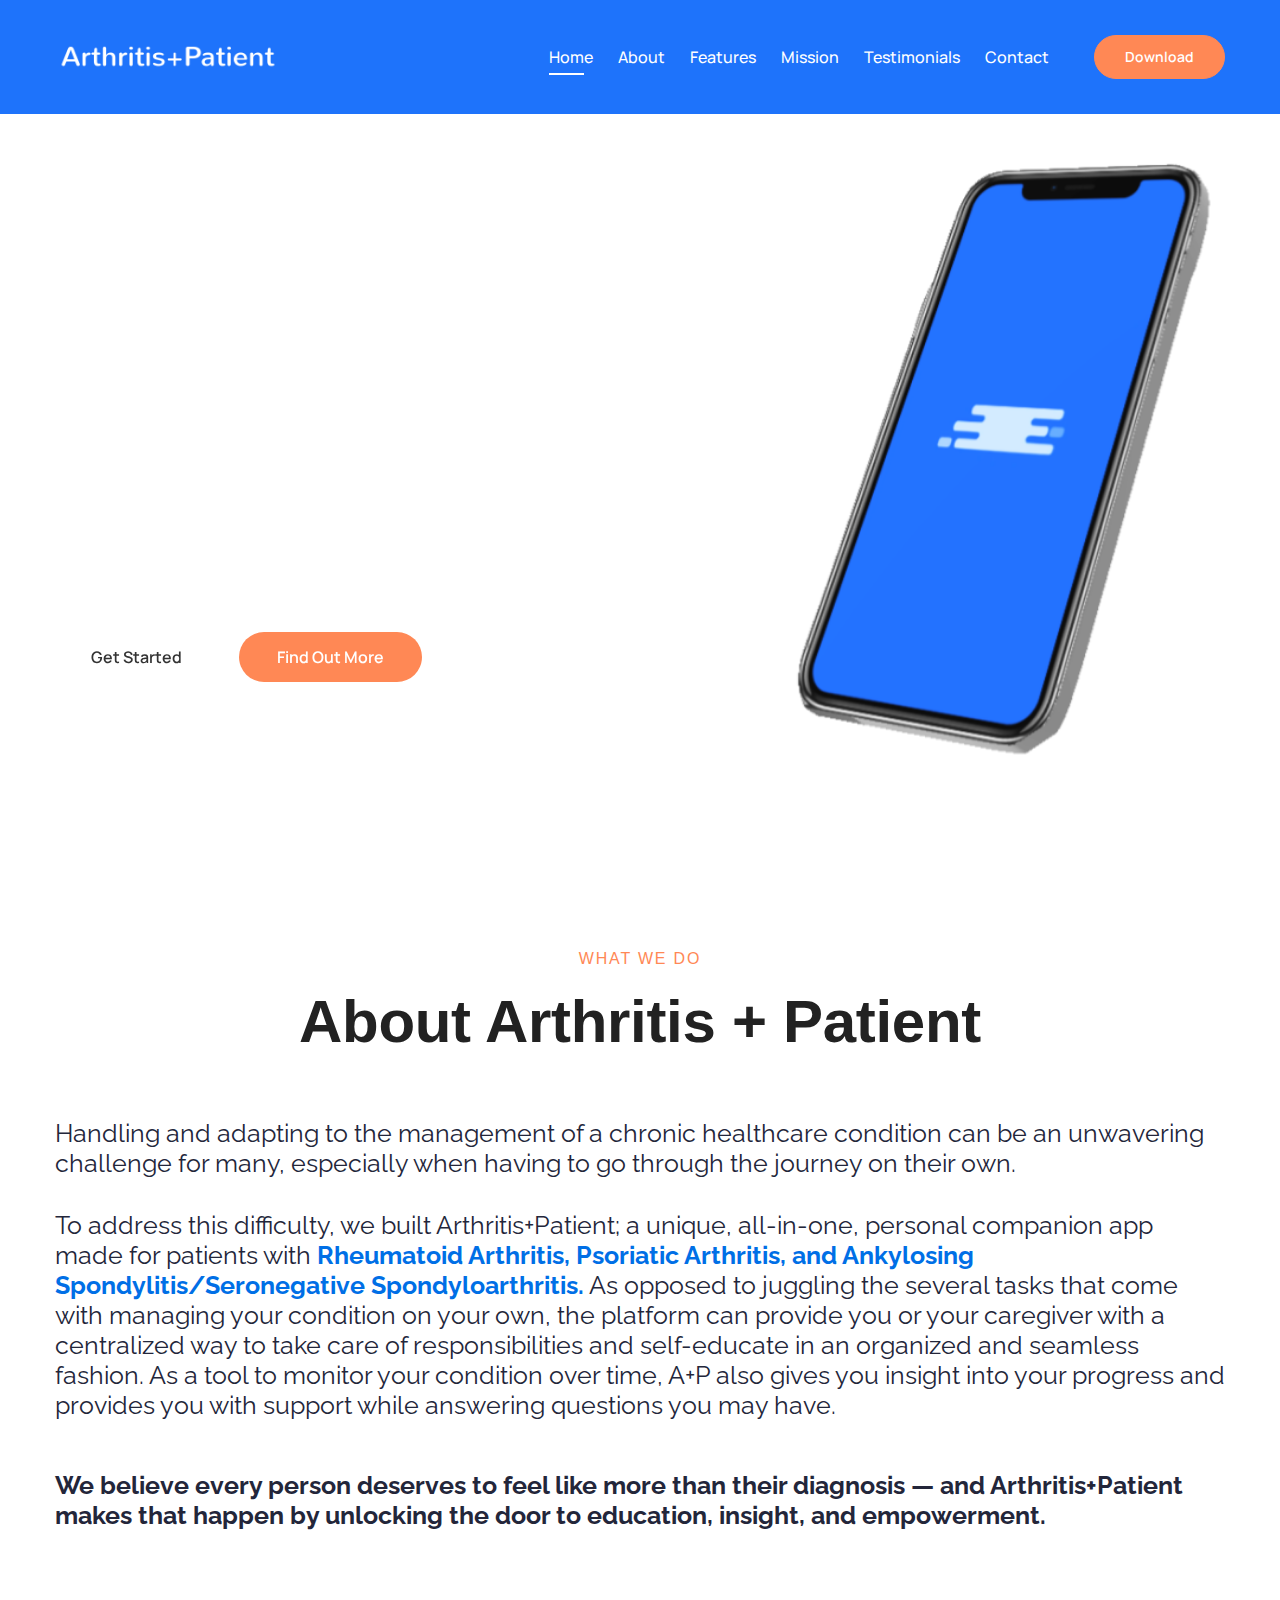
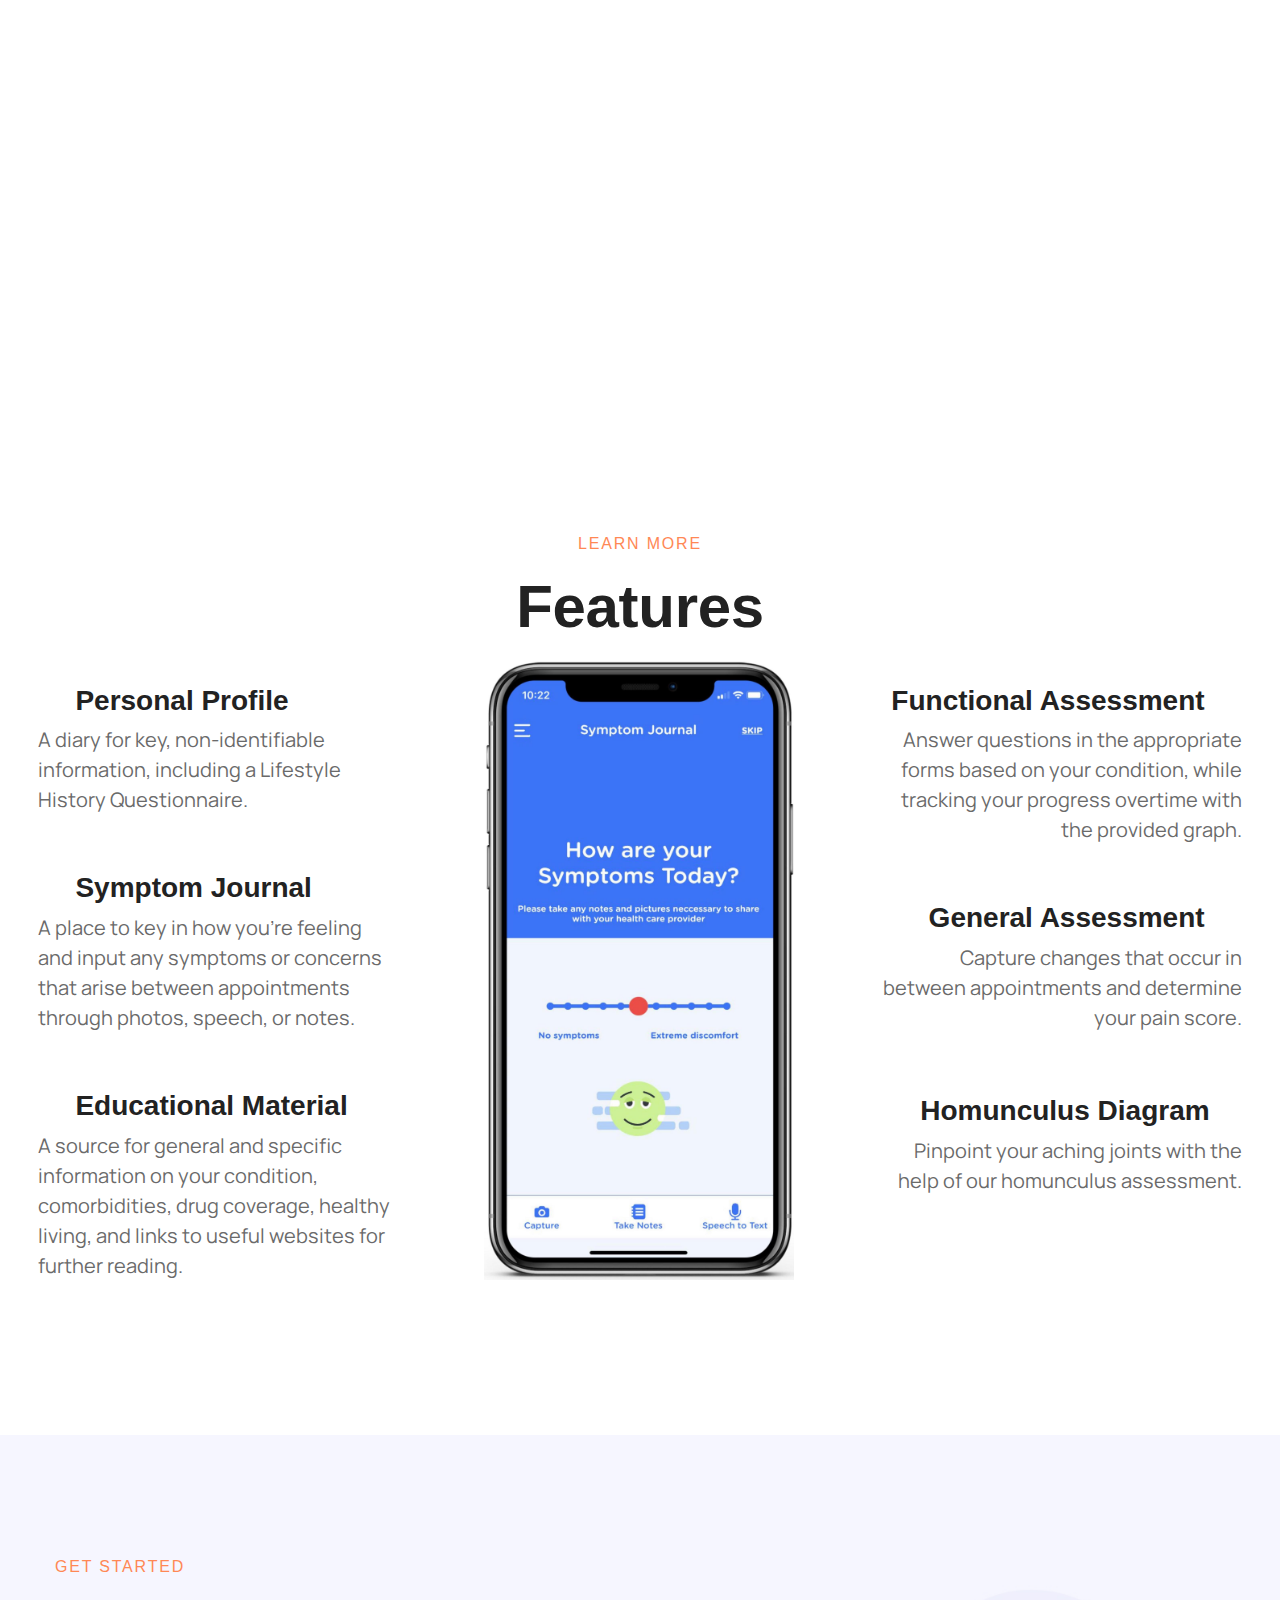
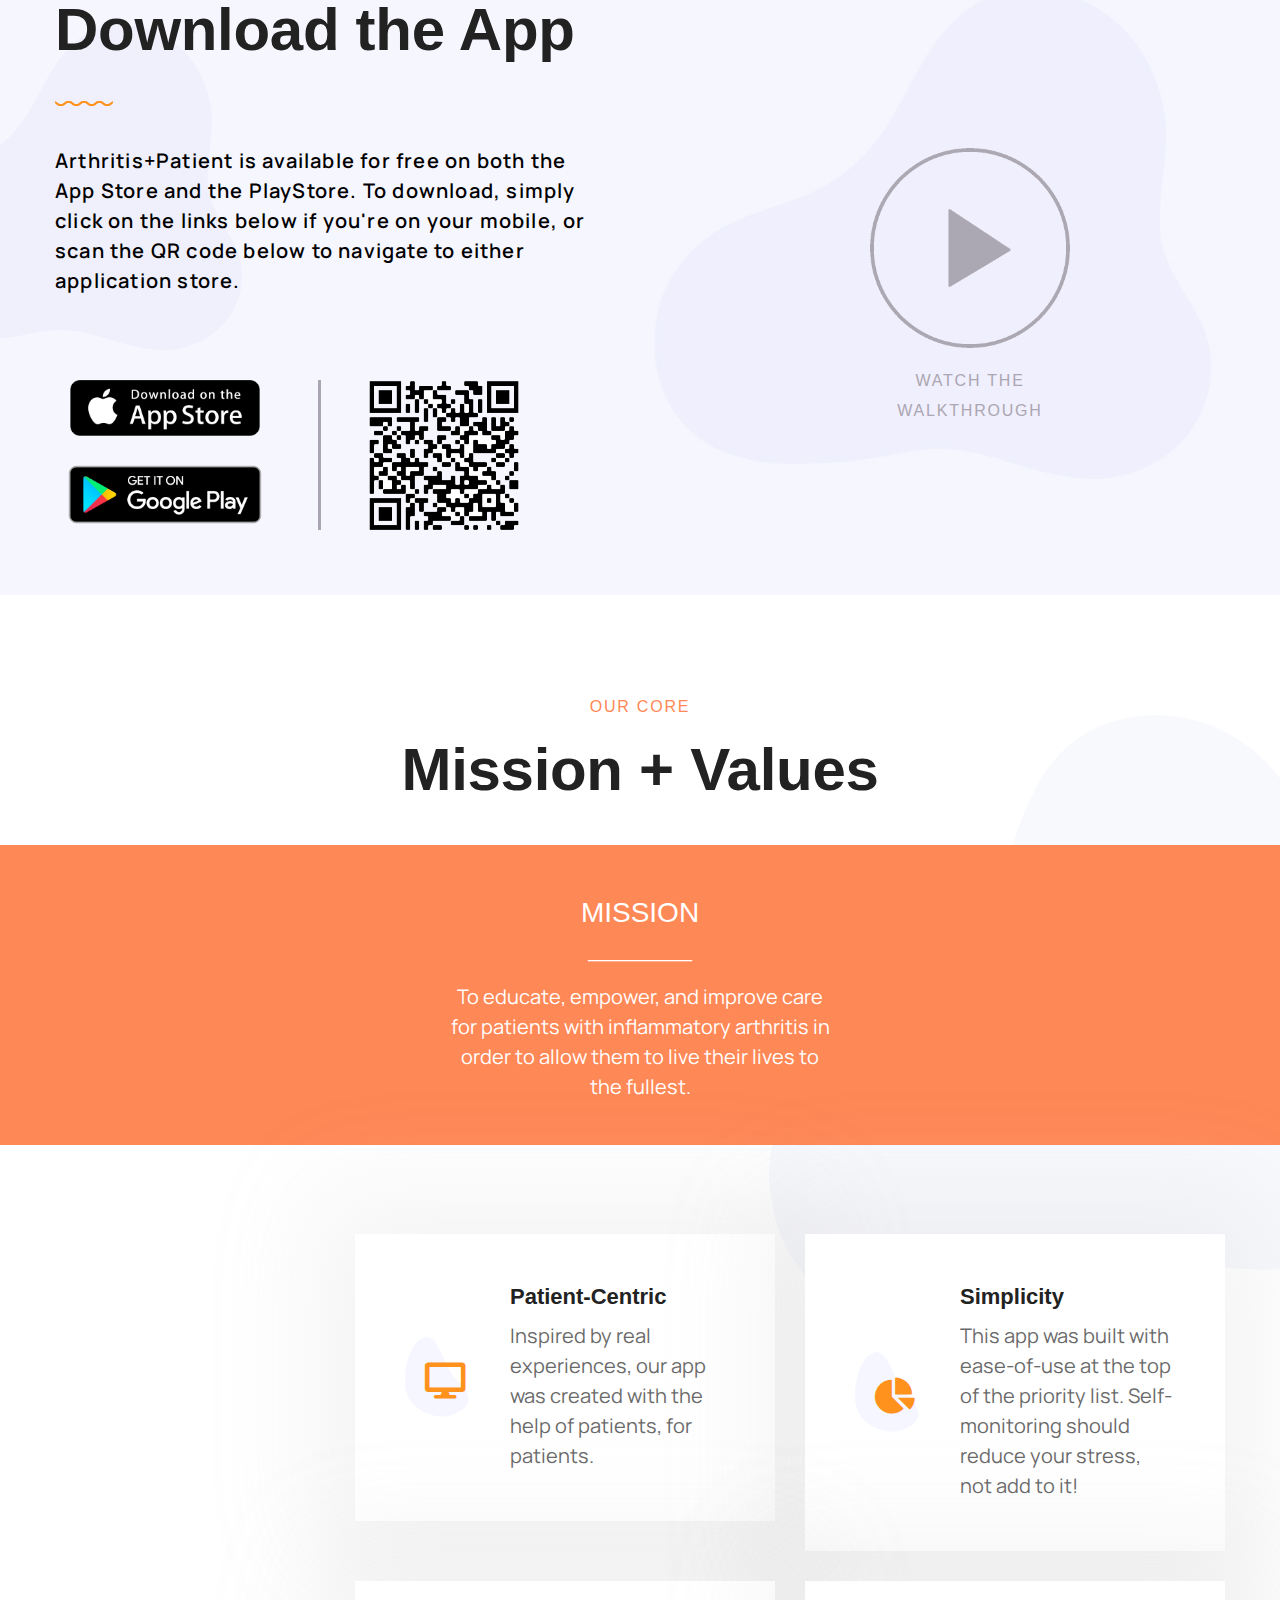
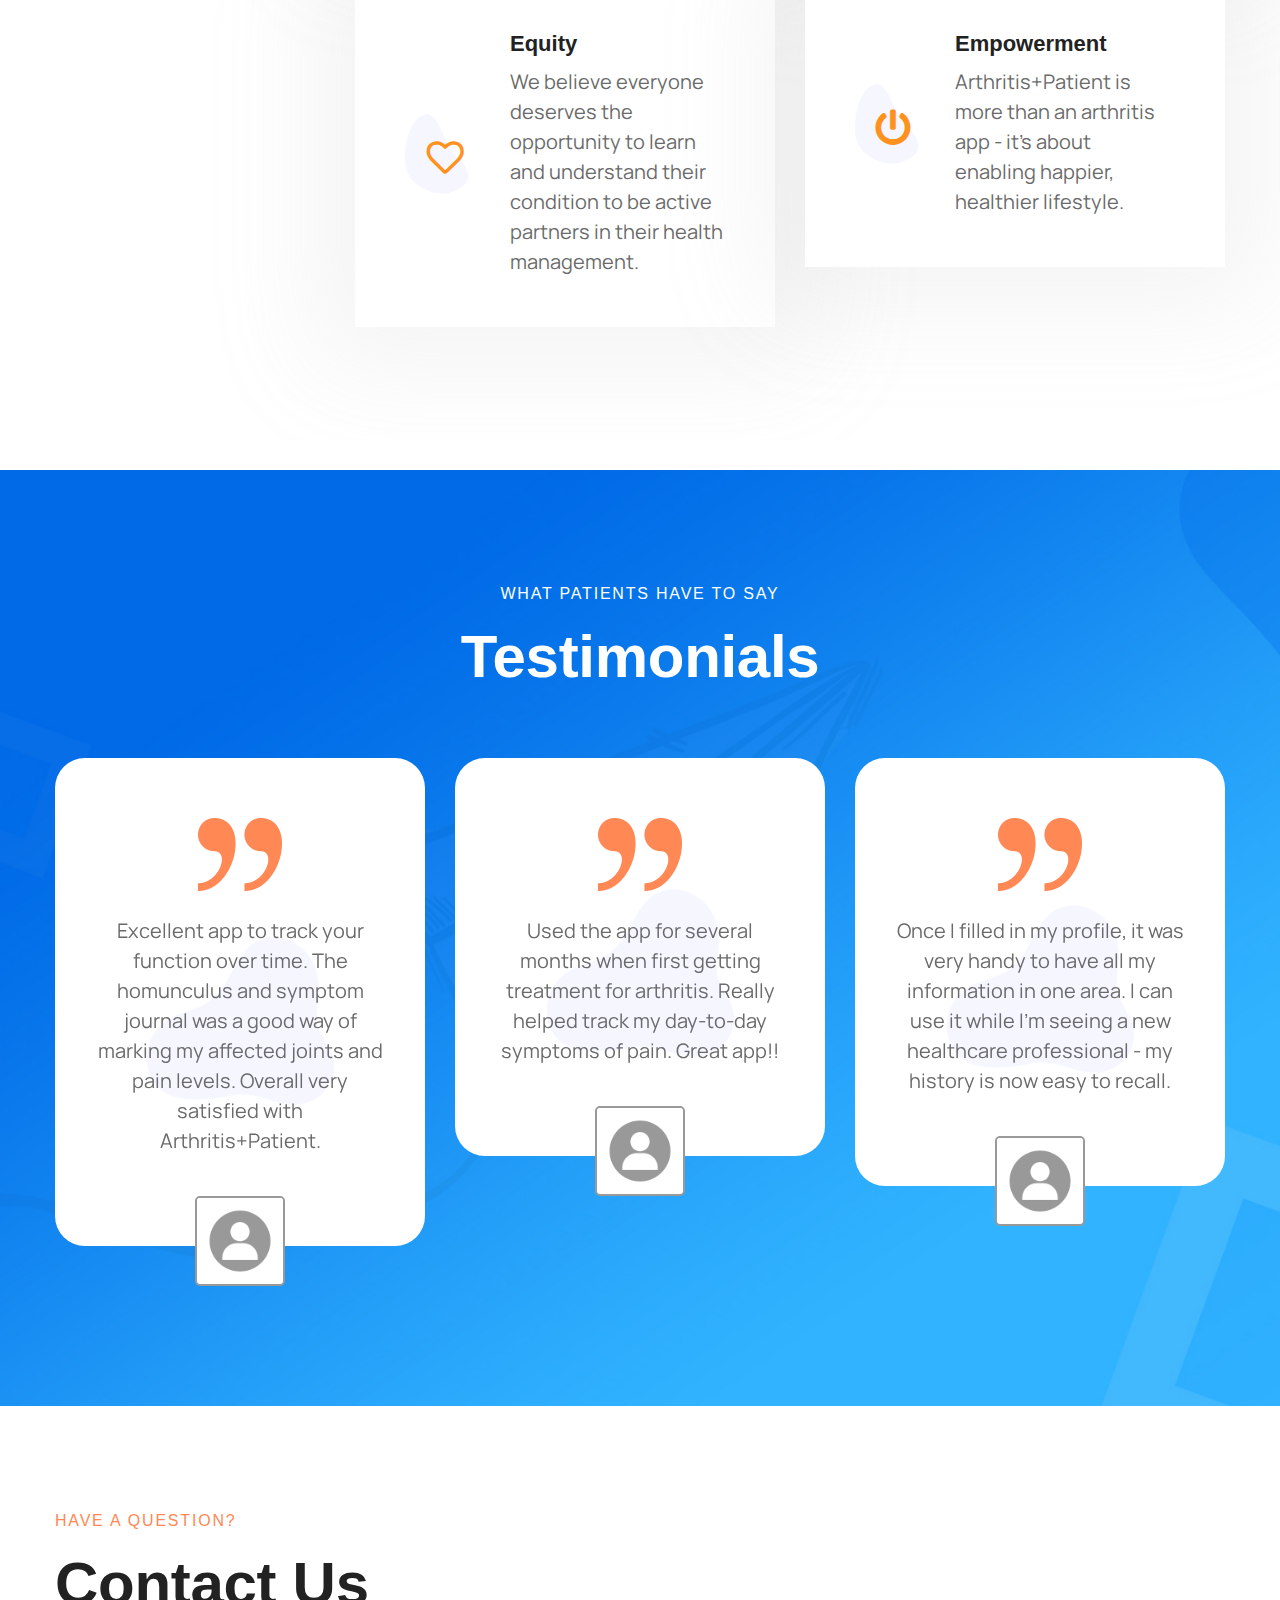
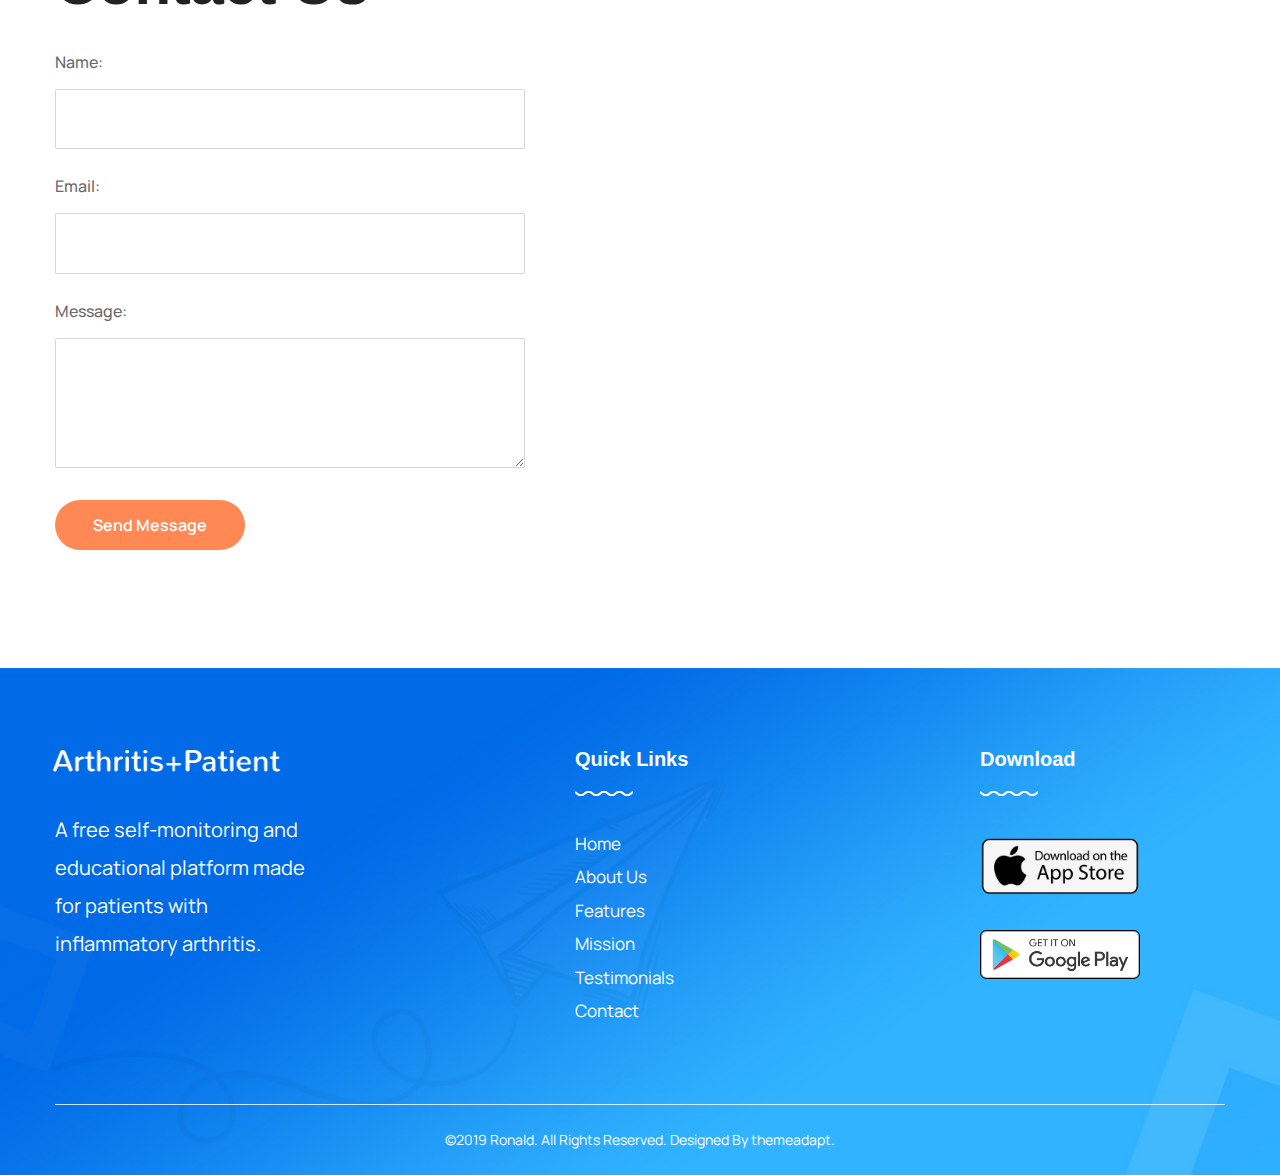
==== commit 85340a19: "Update index.html" ====
--- a/index.html
+++ b/index.html
@@ -49,7 +49,7 @@
                         <div class="main-menu">
                             <nav class="navbar navbar-expand-lg">
                                 <a href="index.html">
-                                    <img src="/Users/anekamulgund/Coding/themeforest-MaLfsVAS-ronald-app-landing-html5-template/ronald/images/aplogo2.png" alt="" width="225px">
+                                    <img src="images/aplogo2.png" alt="" width="225px">
                                 </a>
                                 <button class="navbar-toggler" type="button" data-toggle="collapse" data-target="#navbarNav">
                                     <span class="navbar-icon"></span>
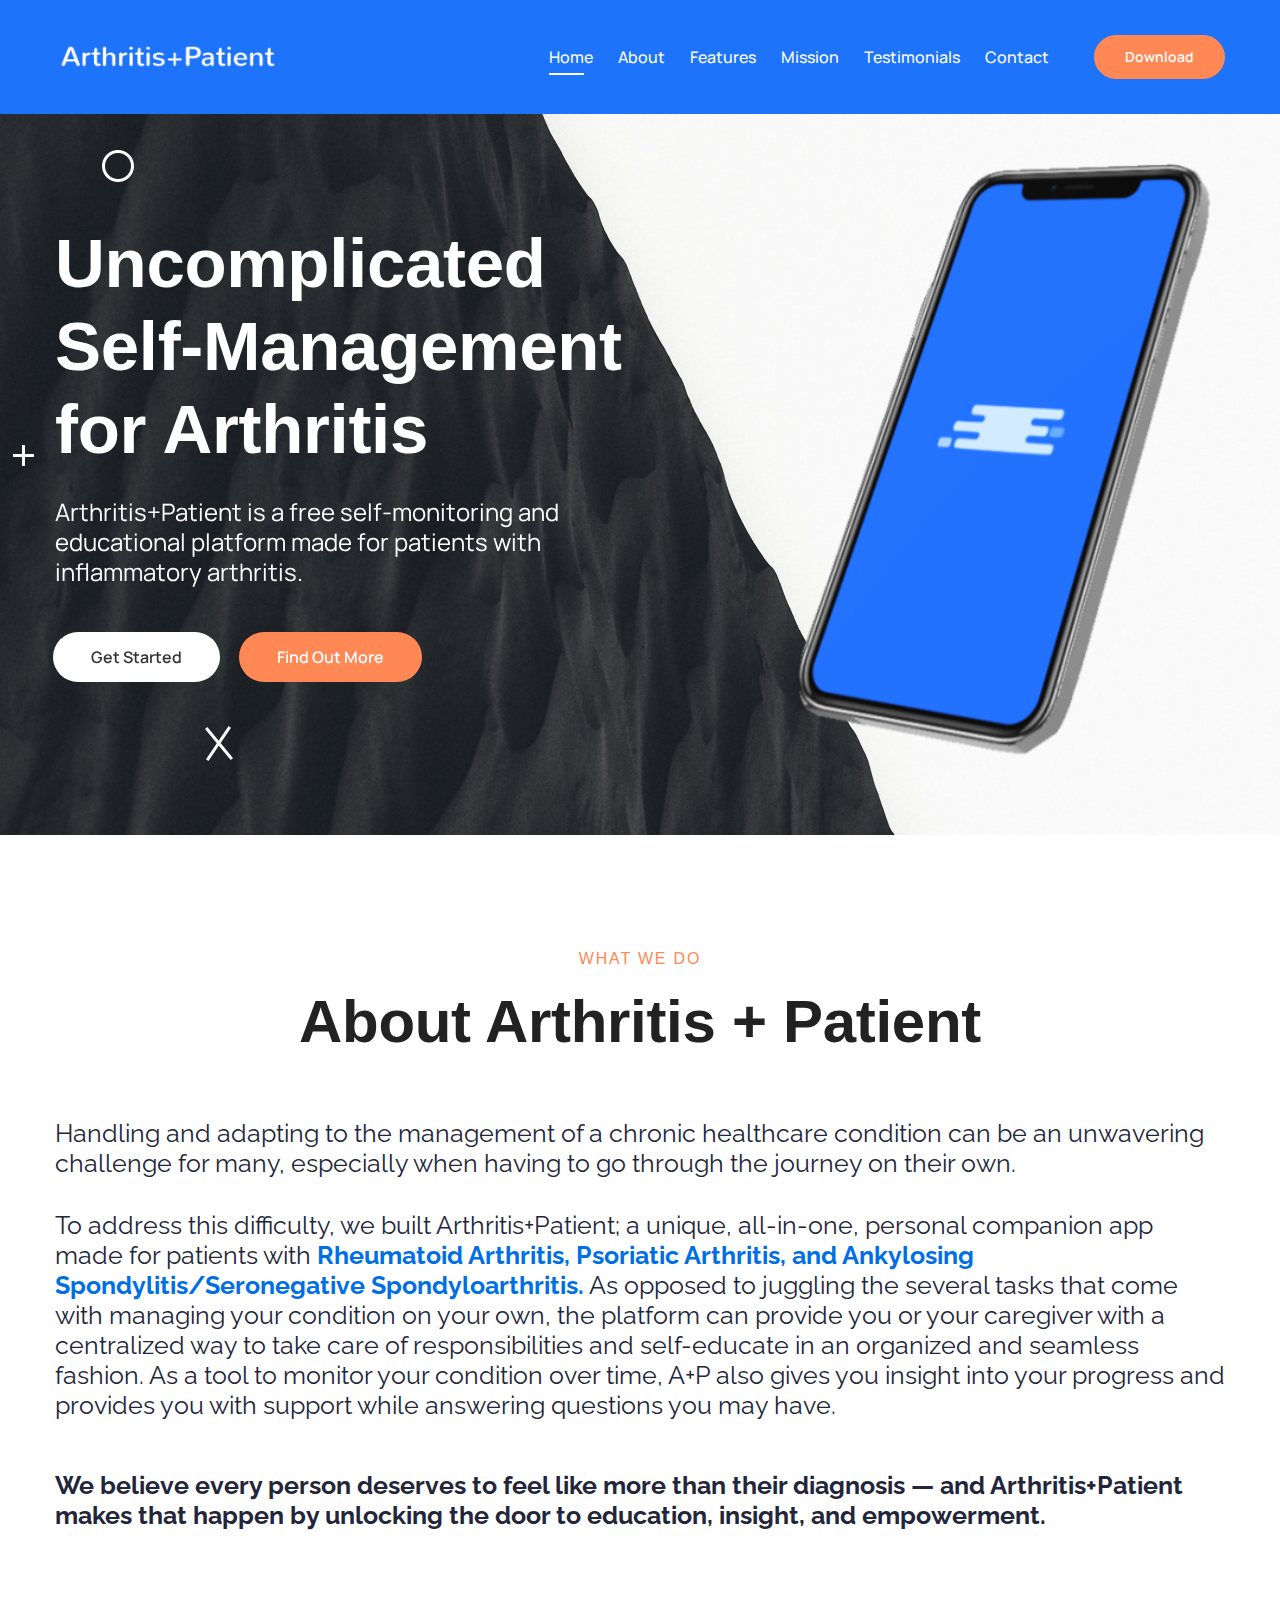
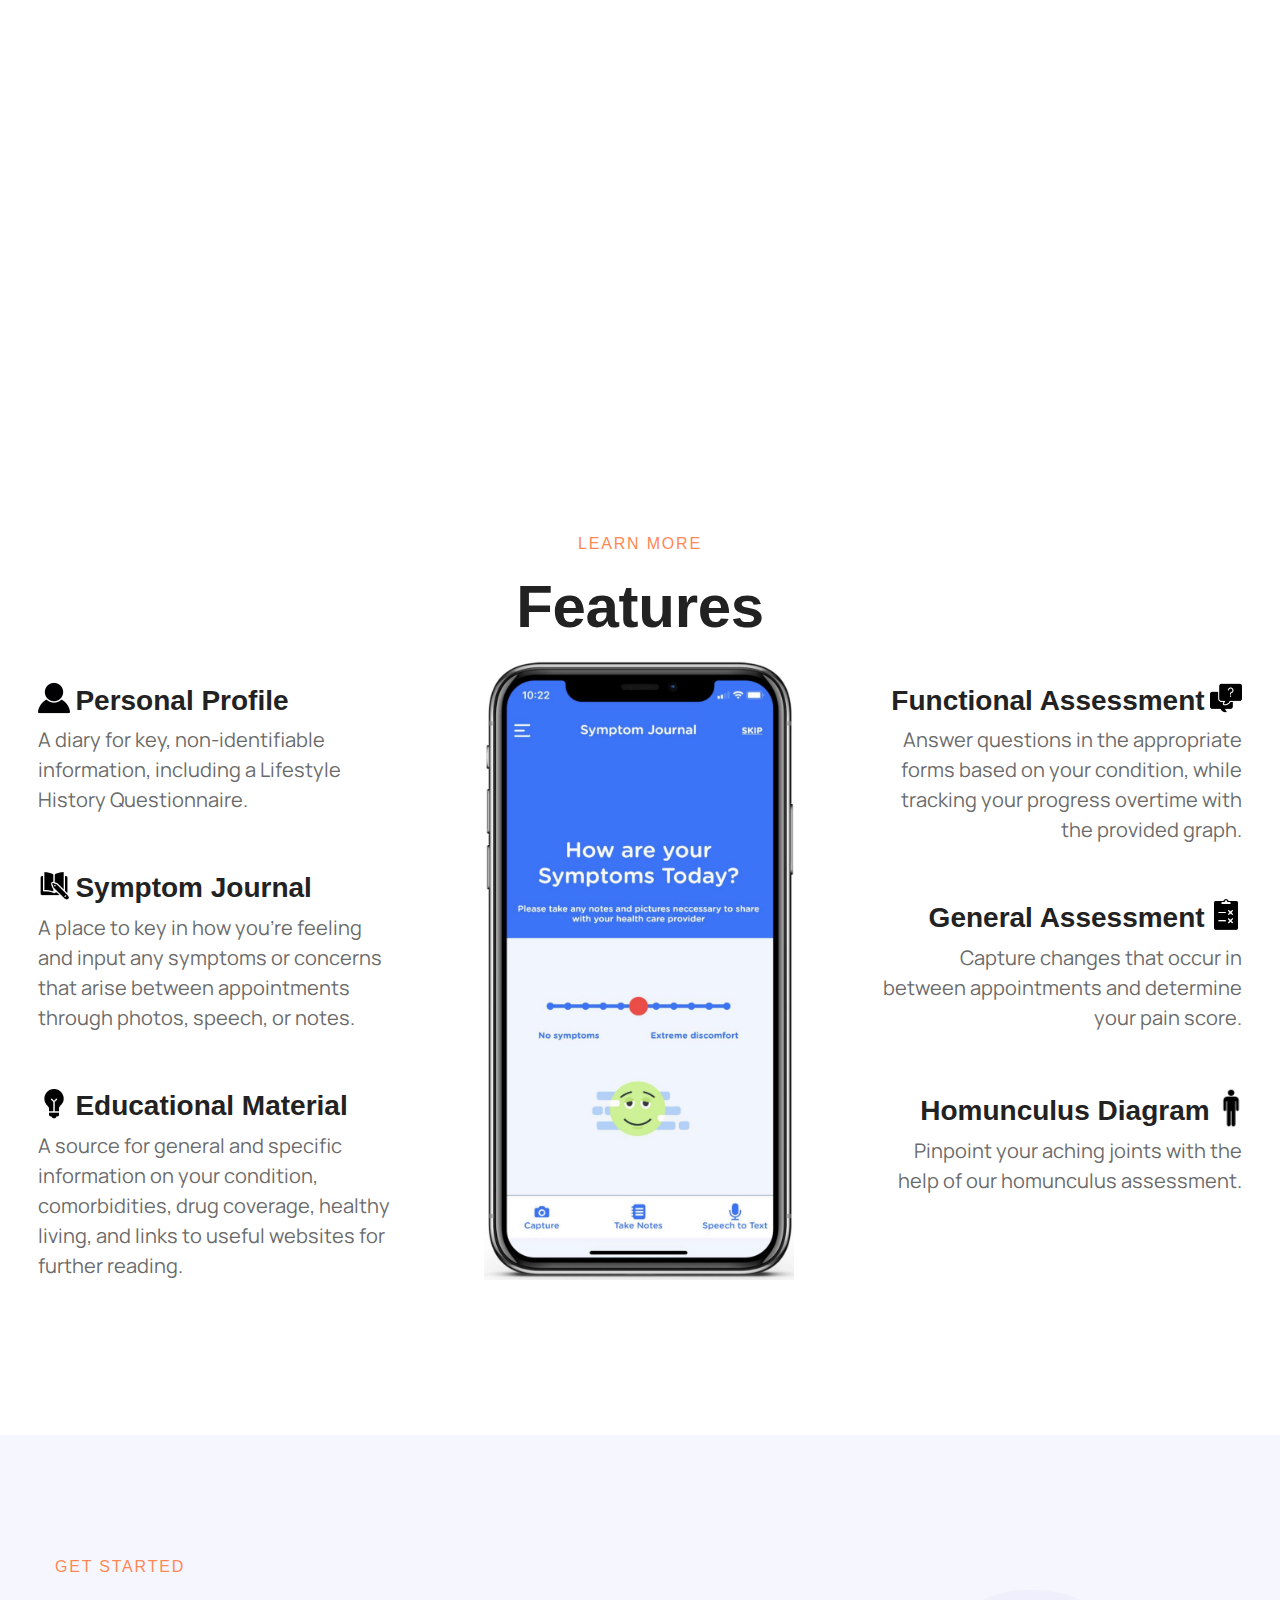
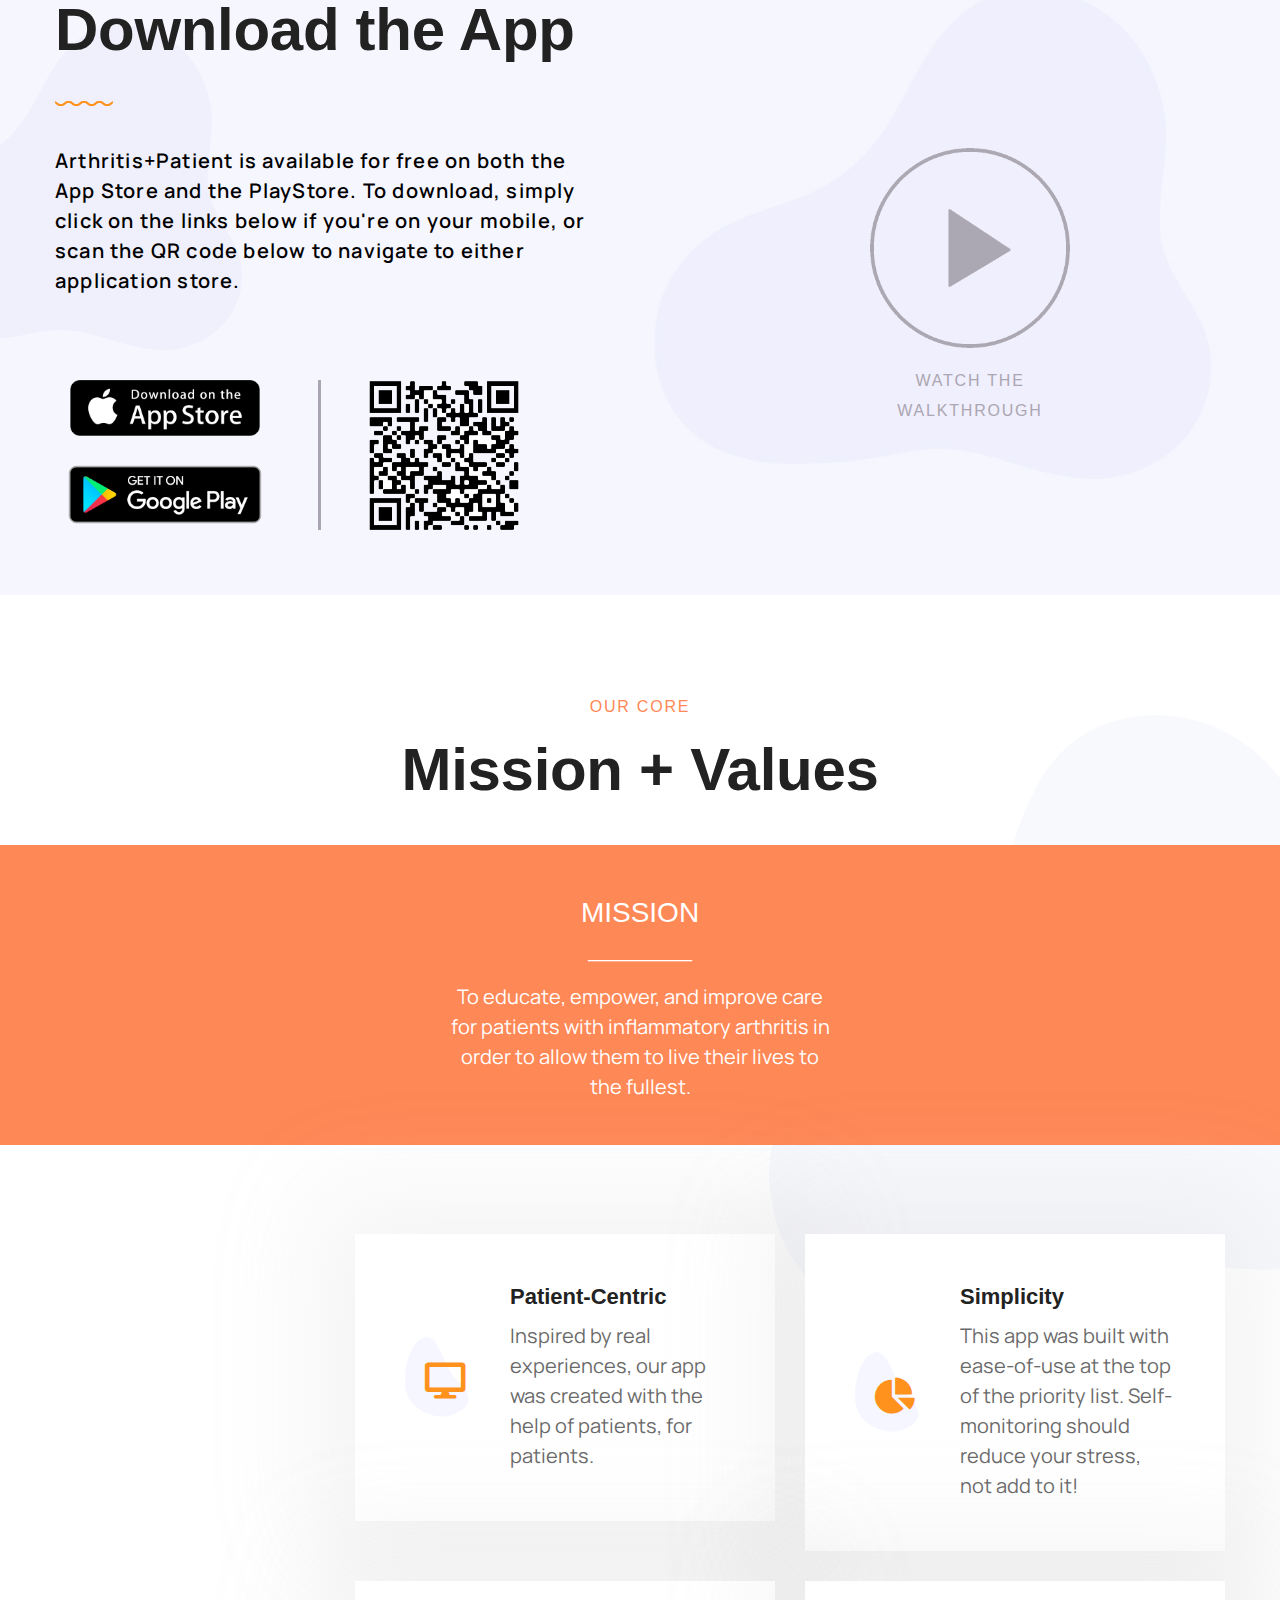
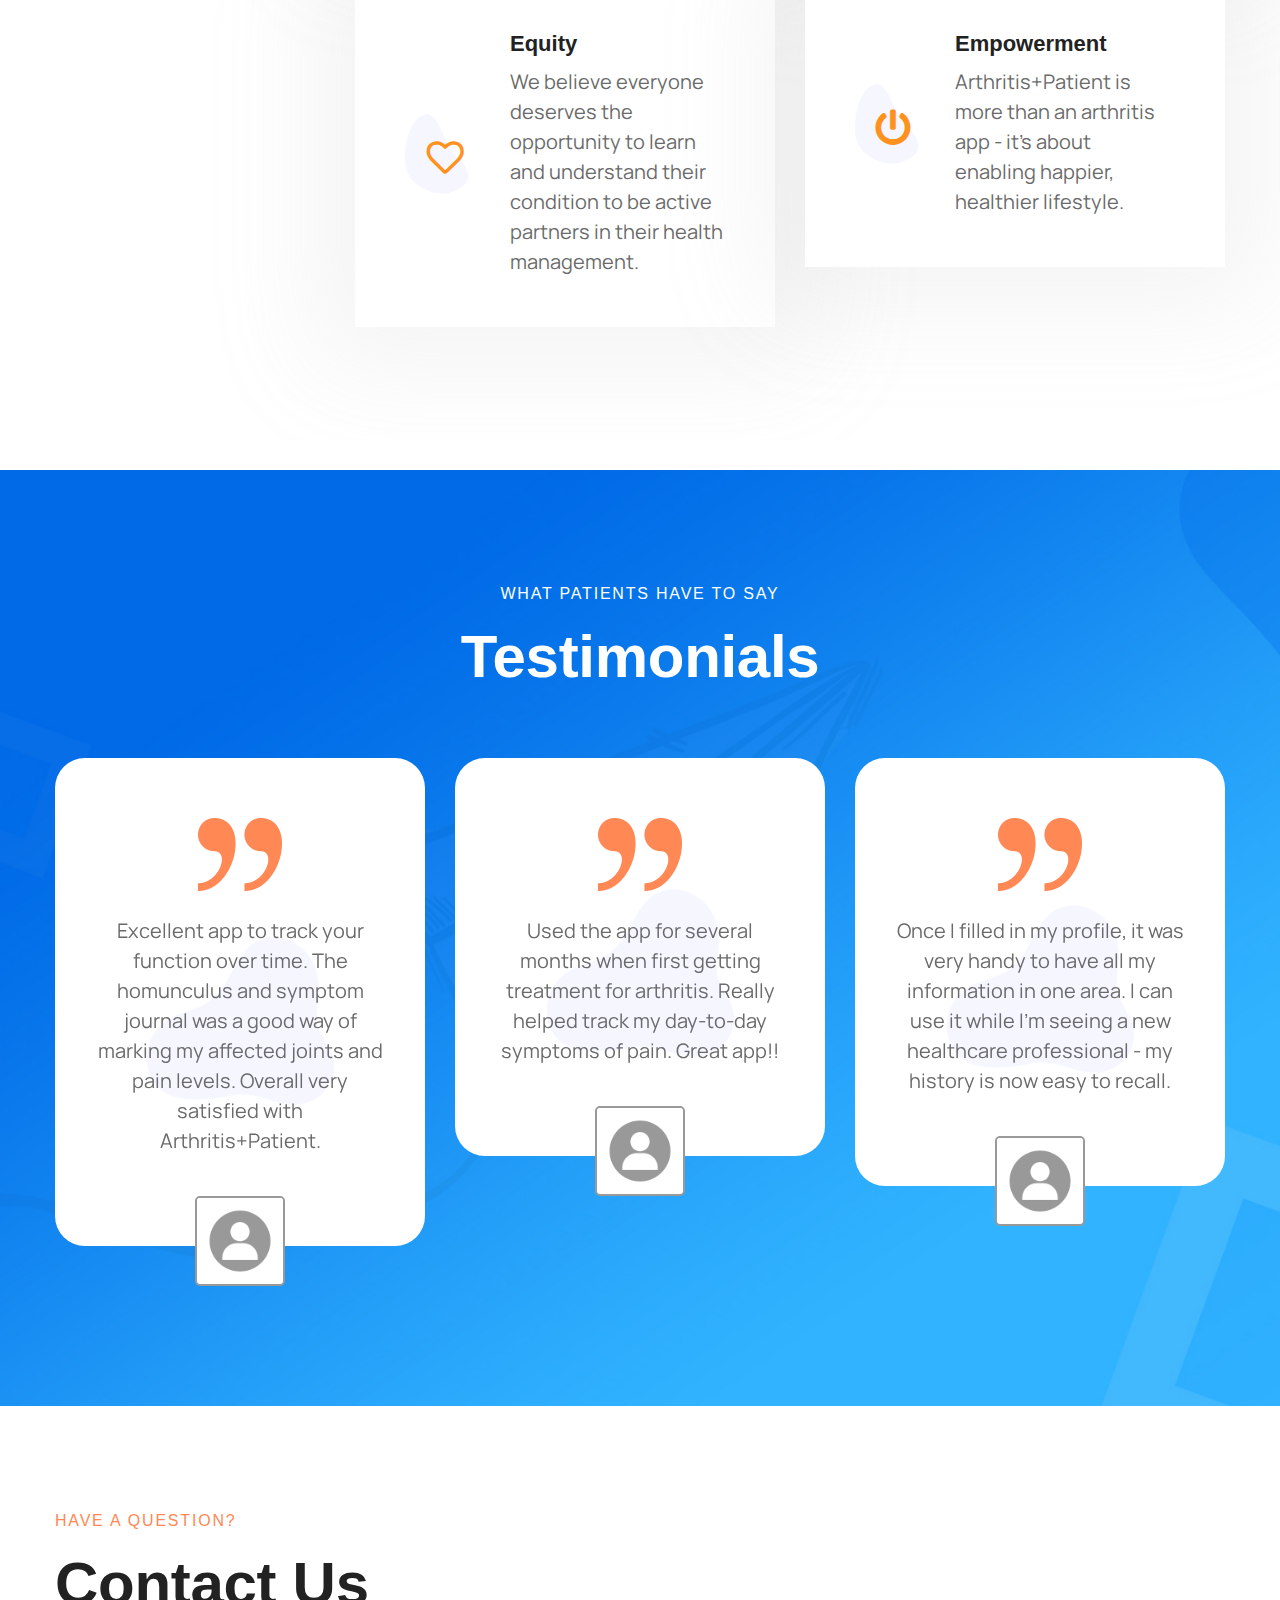
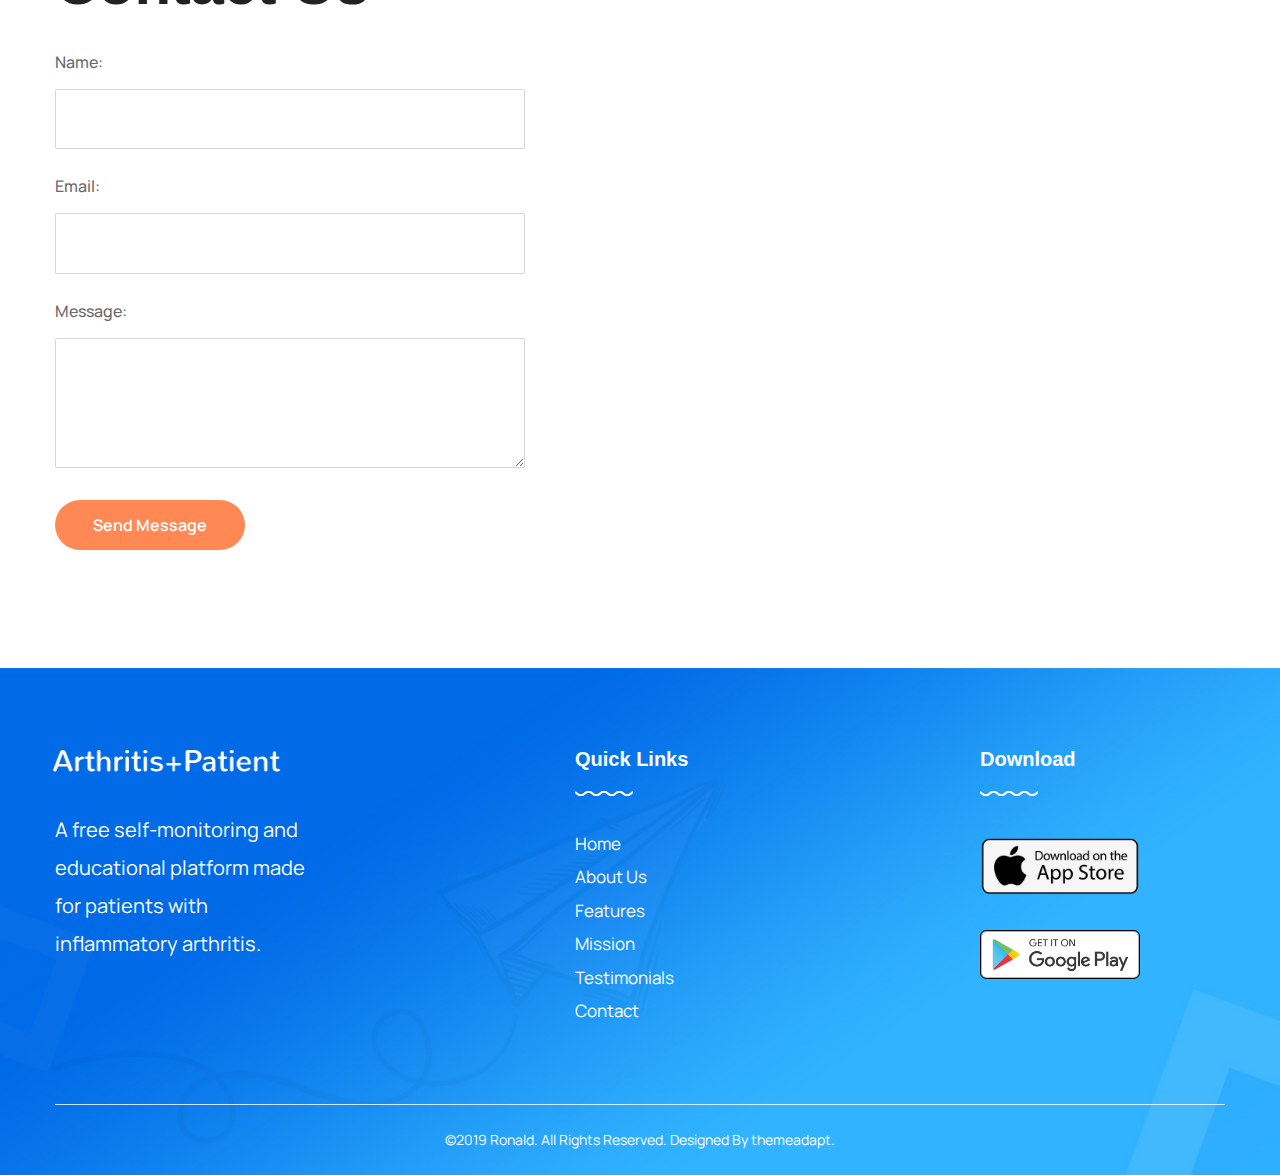
==== commit eb8e8440: "Update index.html" ====
--- a/index.html
+++ b/index.html
@@ -469,7 +469,7 @@
                                 <span>have a question?</span>
                                 <h2>Contact Us</h2>
                             </div>
-                            <form action="https://formsubmit.co/info@azayatech.com" method="POST" class="contact-form">
+                            <form action="https://formsubmit.co/9e0573be348d5efe7e192f3a74020ef5" method="POST" class="contact-form">
                                 <input type="hidden" name="_subject" value="Message from website contact form">
                                 <span>Name:</span>
                                 <input type="text" required style="color: rgb(109, 109, 109);">
--- a/css/style.css
+++ b/css/style.css
@@ -208,7 +208,7 @@
     margin-bottom: -17px;
 	margin-right: 5px;
     content: "";
-    background:url(/Users/anekamulgund/Coding/themeforest-MaLfsVAS-ronald-app-landing-html5-template/ronald/images/person.jpeg) no-repeat 0 0;
+    background:url(../images/person.jpeg) no-repeat 0 0;
     background-size: 32px 32px;
 }
 #feat2 h3:before {
@@ -218,7 +218,7 @@
     margin-bottom: -17px;
 	margin-right: 5px;
     content: "";
-    background:url(/Users/anekamulgund/Coding/themeforest-MaLfsVAS-ronald-app-landing-html5-template/ronald/images/journal.png) no-repeat 0 0;
+    background:url(../images/journal.png) no-repeat 0 0;
     background-size: 32px 32px;
 	
 }
@@ -229,7 +229,7 @@
     margin-bottom: -17px;
 	margin-right: 5px;
     content: "";
-    background:url(/Users/anekamulgund/Coding/themeforest-MaLfsVAS-ronald-app-landing-html5-template/ronald/images/education.png) no-repeat 0 0;
+    background:url(../images/education.png) no-repeat 0 0;
     background-size: 32px 32px;
 	
 }
@@ -240,7 +240,7 @@
     margin-bottom: -17px;
 	margin-left: 5px;
     content: "";
-    background:url(/Users/anekamulgund/Coding/themeforest-MaLfsVAS-ronald-app-landing-html5-template/ronald/images/functional.png) no-repeat 0 0;
+    background:url(../images/functional.png) no-repeat 0 0;
     background-size: 32px 32px;
 	
 }
@@ -251,7 +251,7 @@
     margin-bottom: -17px;
 	margin-left: 5px;
     content: "";
-    background:url(/Users/anekamulgund/Coding/themeforest-MaLfsVAS-ronald-app-landing-html5-template/ronald/images/score.png) no-repeat 0 0;
+    background:url(../images/score.png) no-repeat 0 0;
     background-size: 32px 32px;
 	
 }
@@ -262,7 +262,7 @@
     margin-bottom: -17px;
 	margin-left: 0px;
     content: "";
-    background:url(/Users/anekamulgund/Coding/themeforest-MaLfsVAS-ronald-app-landing-html5-template/ronald/images/human.png) no-repeat 0 0;
+    background:url(../images/human.png) no-repeat 0 0;
     background-size: 42px 42px;
 	
 }
@@ -975,7 +975,7 @@
 /* 3. slider */
 .slider-bg {
 	height: 835px;
-	background-image: url(/Users/anekamulgund/Coding/themeforest-MaLfsVAS-ronald-app-landing-html5-template/ronald/images/kunj-parekh-Y5BD-H9qGvs-unsplash.jpg);
+	background-image: url(../images/kunj-parekh-Y5BD-H9qGvs-unsplash.jpg);
 	background-position: center;
 	background-size: 865px 500px;
 	background-size: cover;
@@ -2437,4 +2437,4 @@
     -webkit-transform: rotate(360deg);
             transform: rotate(360deg);
   }
-}+}
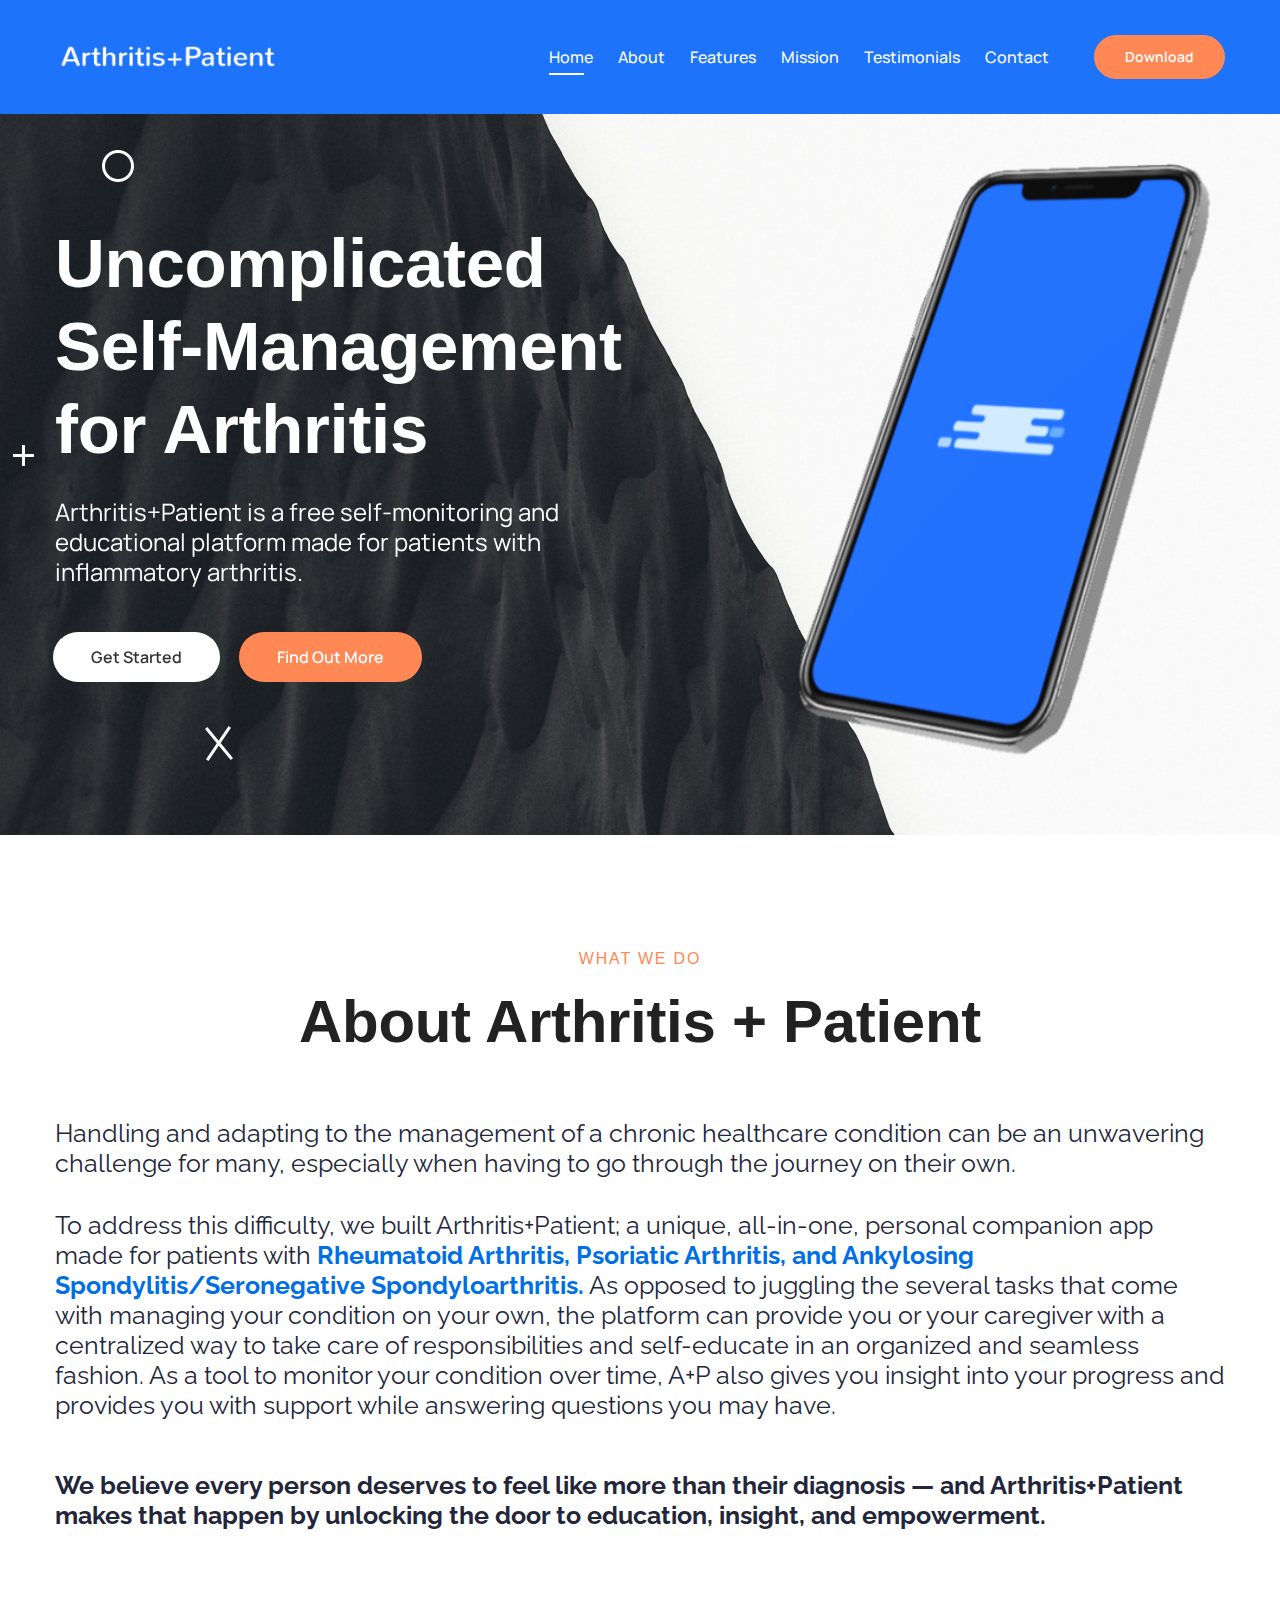
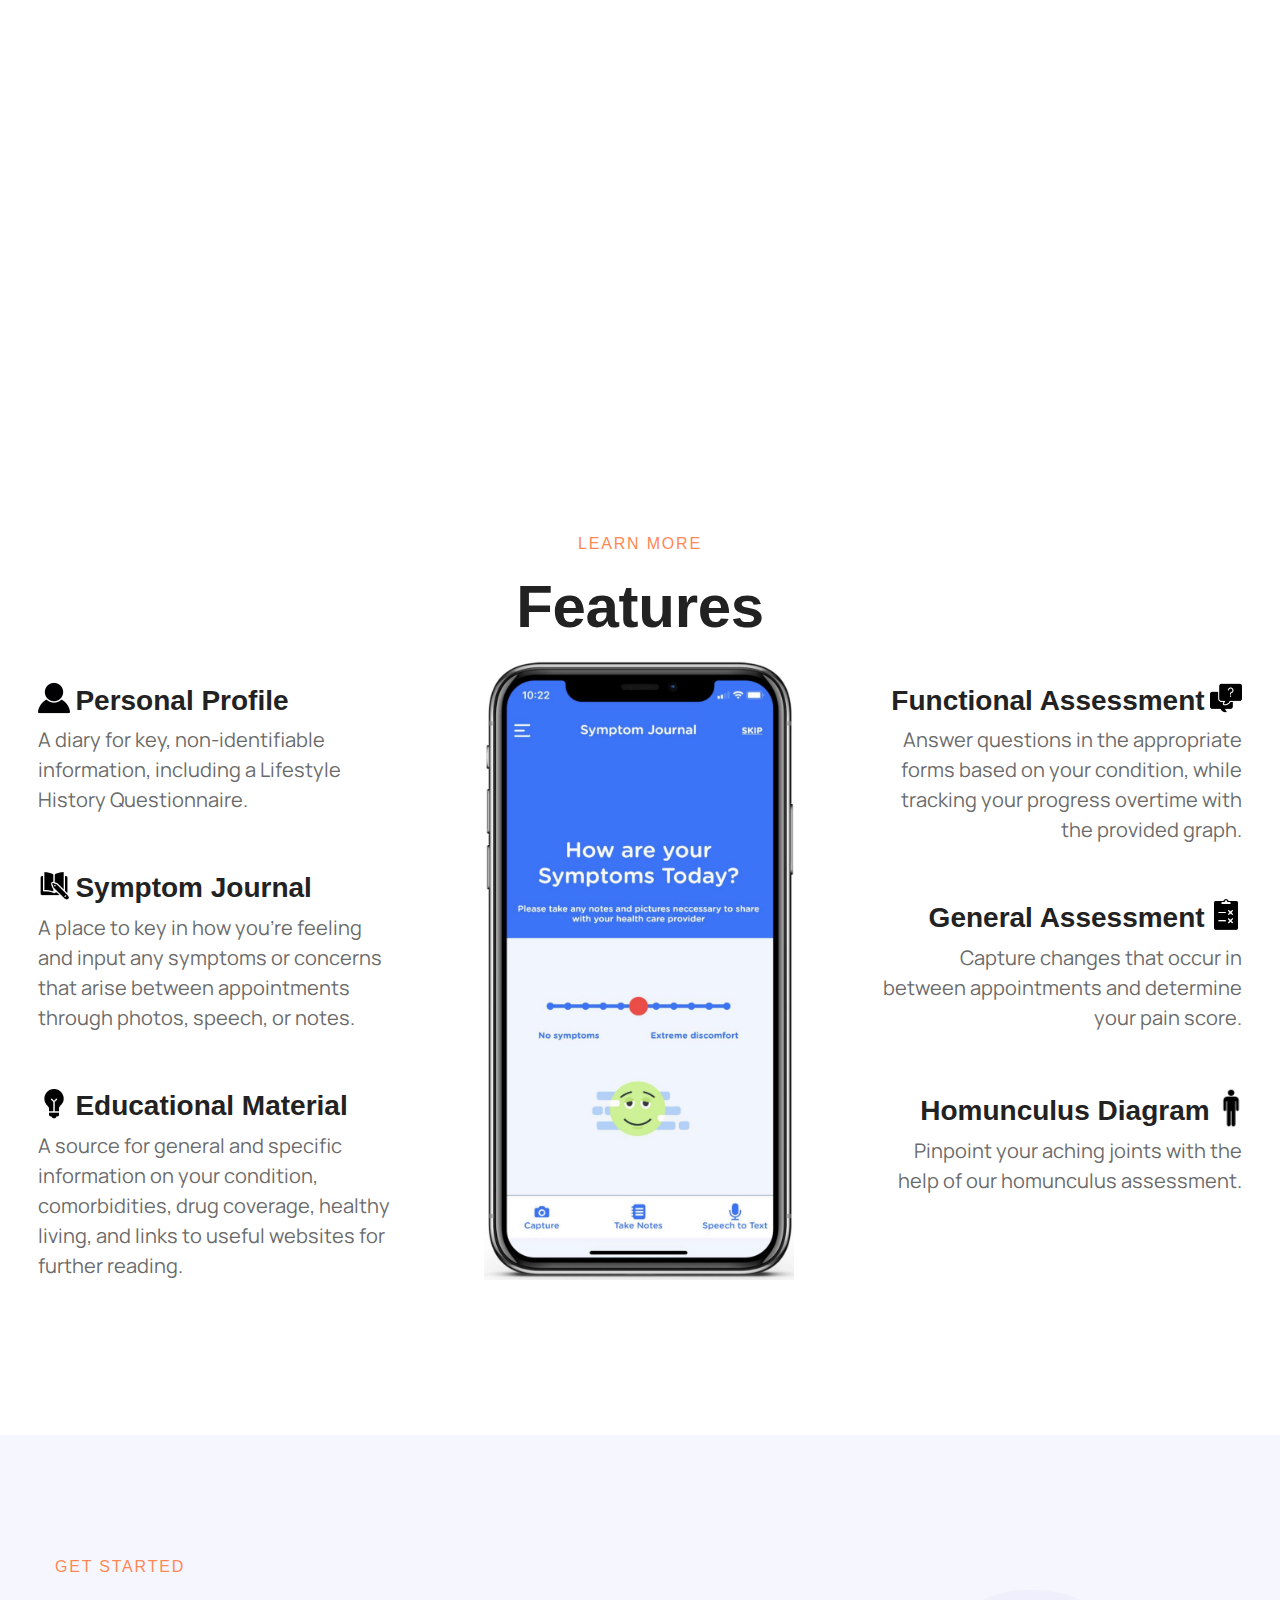
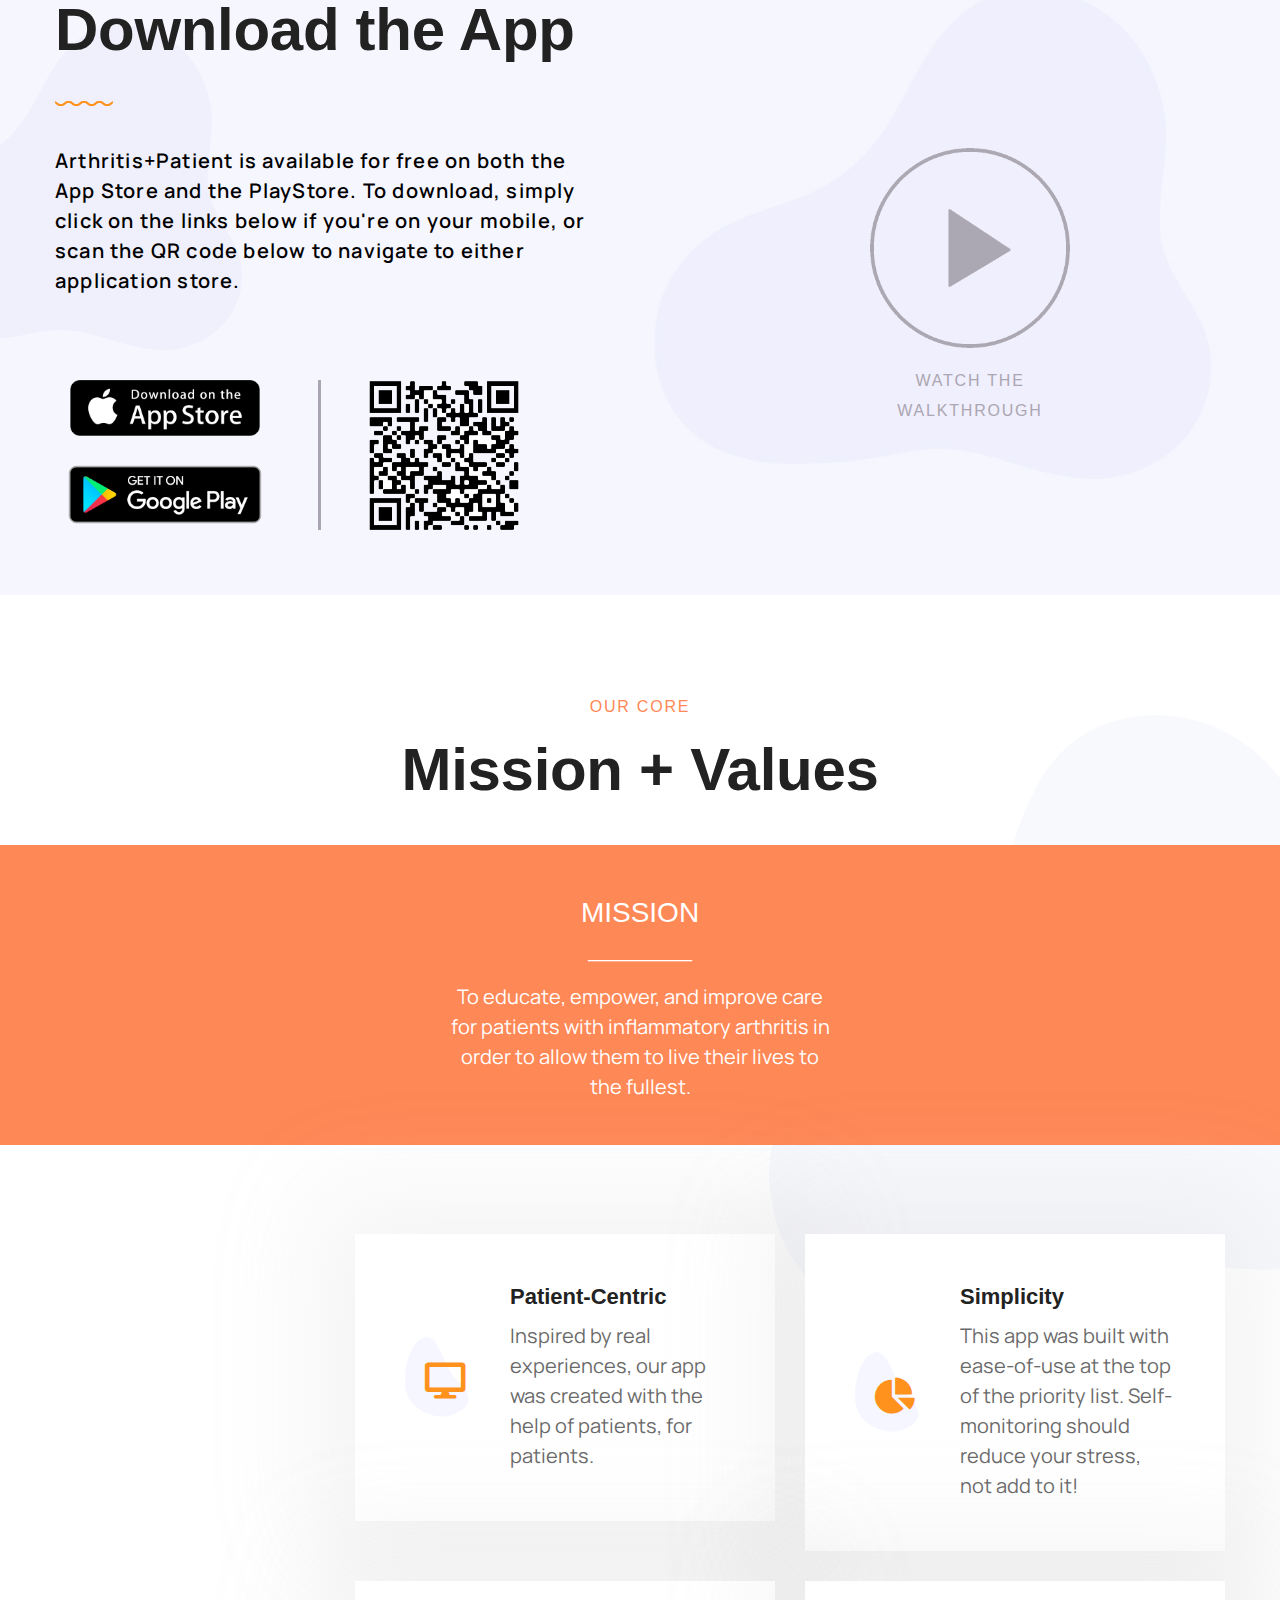
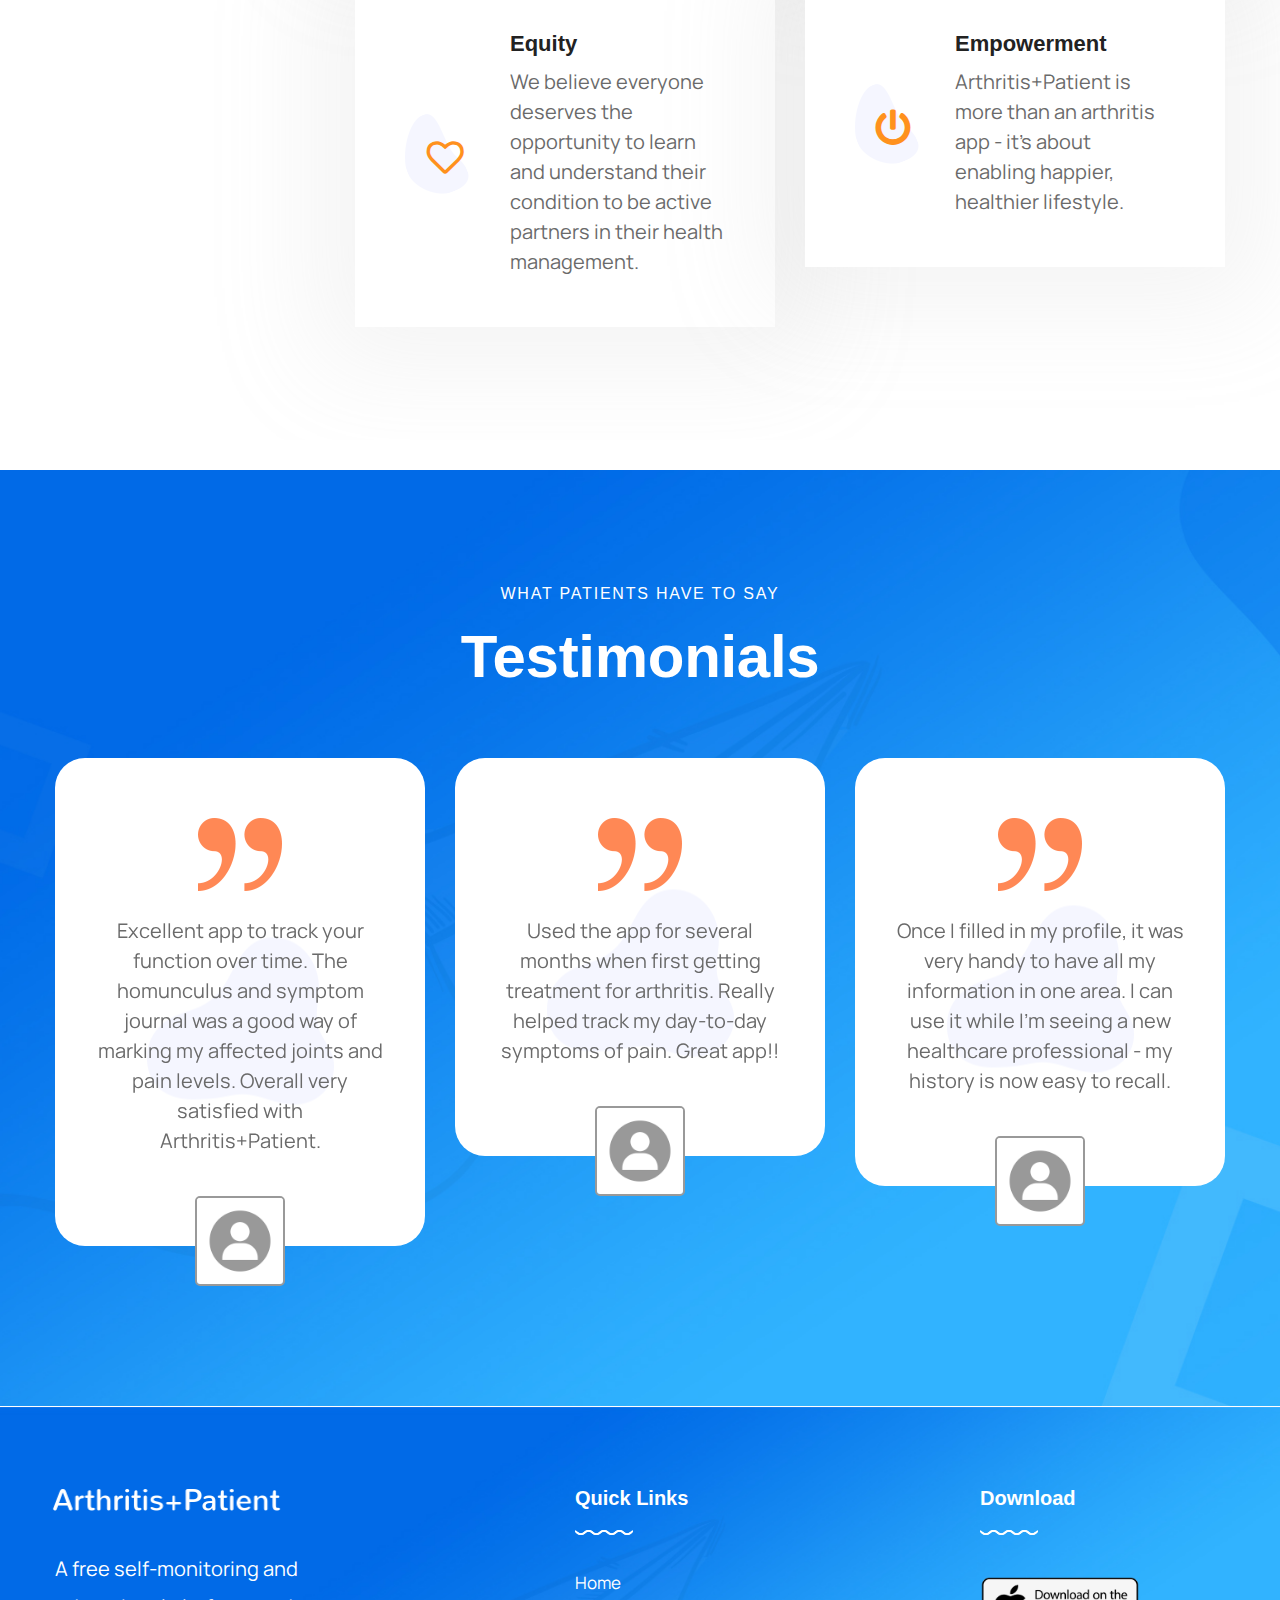
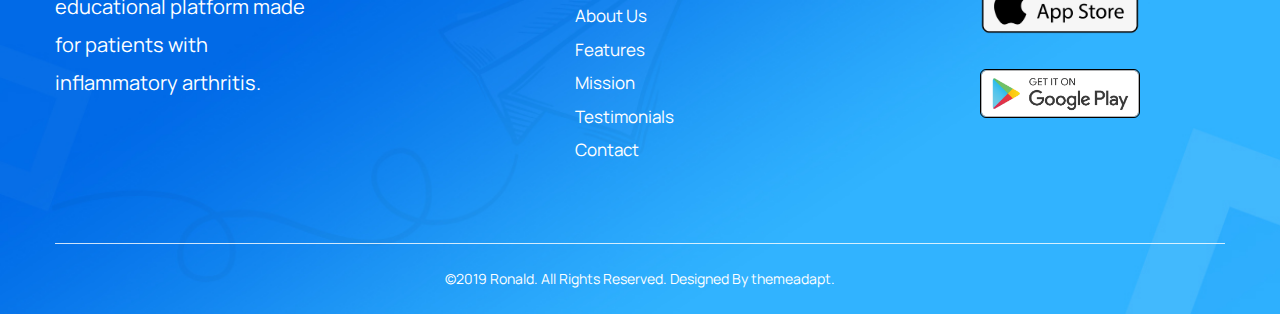
==== commit 3d2420b1: "Update index.html" ====
--- a/index.html
+++ b/index.html
@@ -460,35 +460,7 @@
             <!-- testimonial-area-end -->
             
 
-            <!-- contact-area -->
-            <section id="contact" class="contact-area pt-112 pb-120">
-                <div class="container">
-                    <div class="row align-items-center">
-                        <div class="col-xl-5 col-lg-6">
-                            <div class="section-title mb-30">
-                                <span>have a question?</span>
-                                <h2>Contact Us</h2>
-                            </div>
-                            <form action="https://formsubmit.co/9e0573be348d5efe7e192f3a74020ef5" method="POST" class="contact-form">
-                                <input type="hidden" name="_subject" value="Message from website contact form">
-                                <span>Name:</span>
-                                <input type="text" required style="color: rgb(109, 109, 109);">
-                                <span>Email:</span>
-                                <input type="text" required style="color: rgb(109, 109, 109);">
-                                <span>Message:</span>
-                                <textarea name="message" id="message" cols="30" rows="10" style="color: rgb(109, 109, 109);"></textarea>
-                                <button class="btn">Send Message</button>
-                            </form>
-                        </div>
-                        <div class="col-xl-7 col-lg-6">
-                            <div class="contact-img text-right wow fadeInRight" data-wow-delay="0.2s">
-                                <img src="https://images.unsplash.com/flagged/photo-1577474810448-82eb81a48d13?ixlib=rb-1.2.1&ixid=MnwxMjA3fDB8MHxwaG90by1wYWdlfHx8fGVufDB8fHx8&auto=format&fit=crop&w=752&q=80" width="460" alt="contact">
-                            </div>
-                        </div>
-                    </div>
-                </div>
-            </section>
-            <!-- contact-area-end -->
+           
         </main>
         <!-- main-area-end -->
         <!-- footer -->
